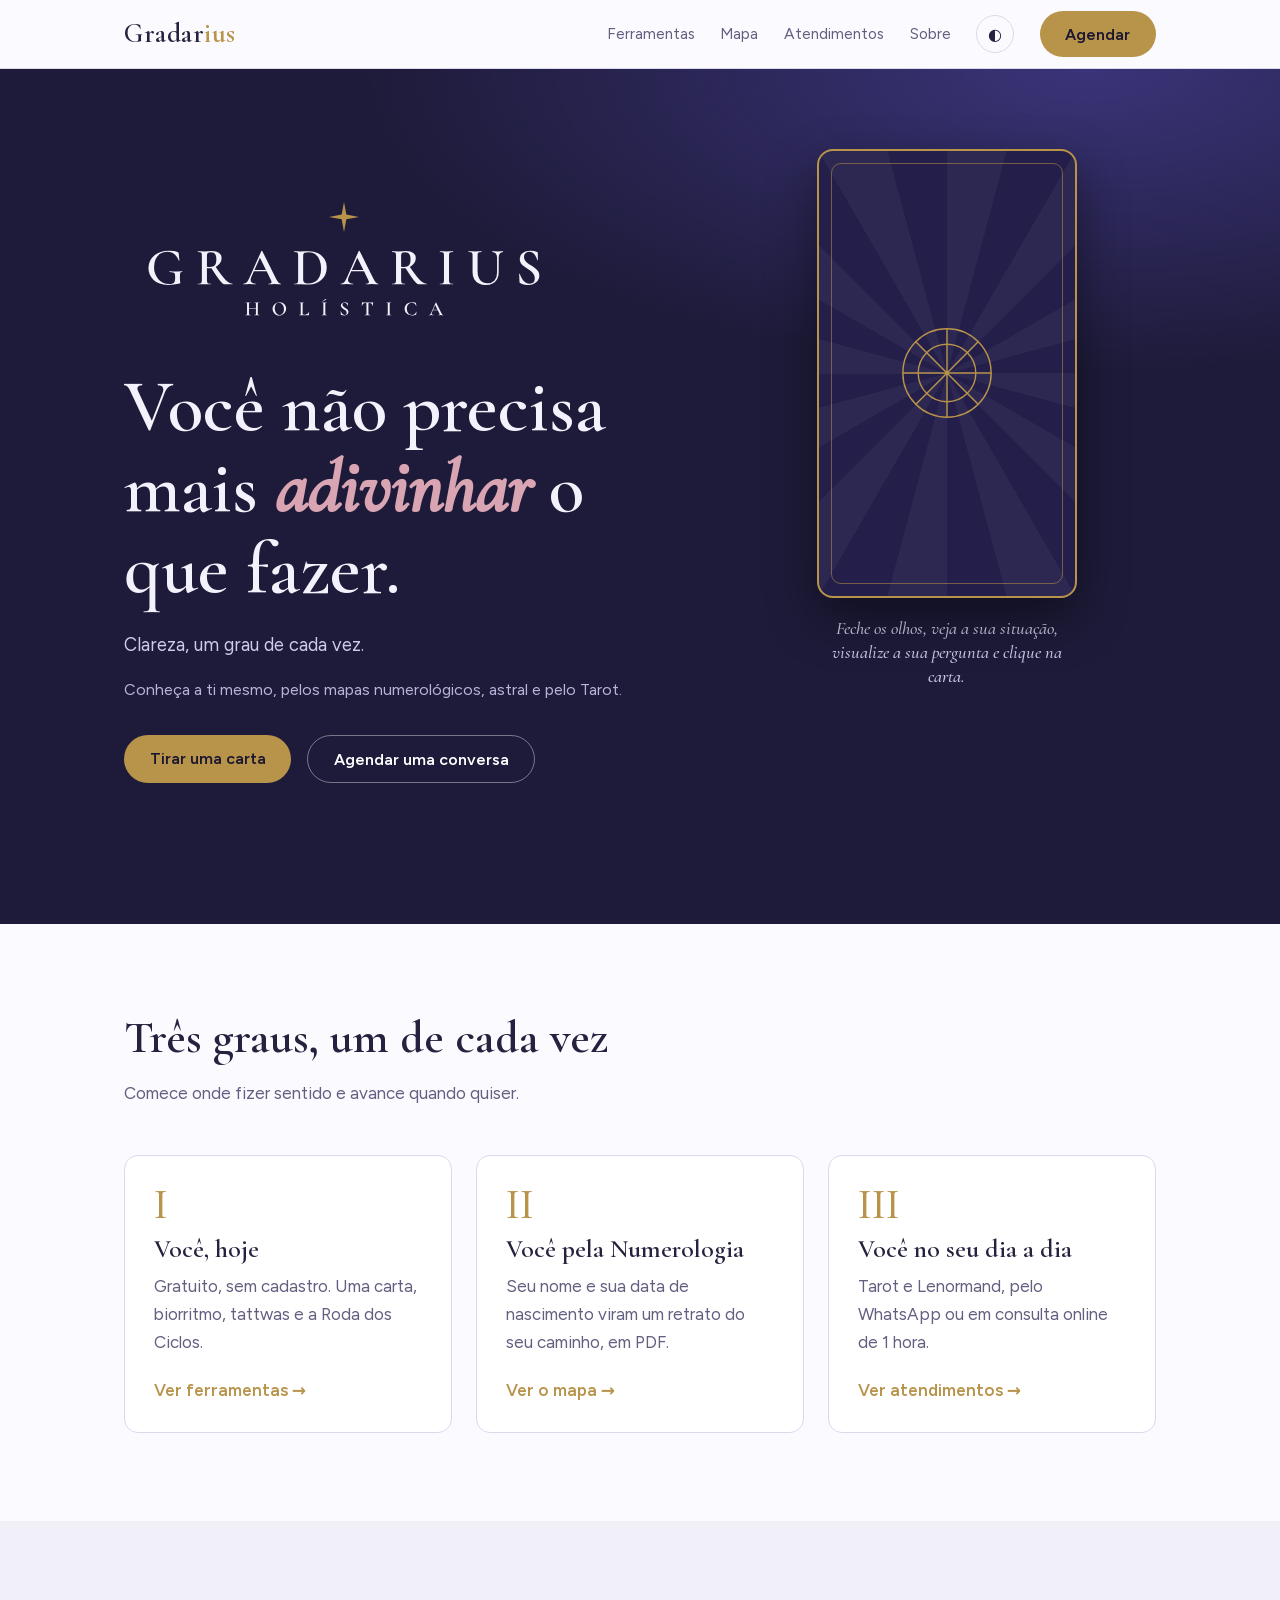
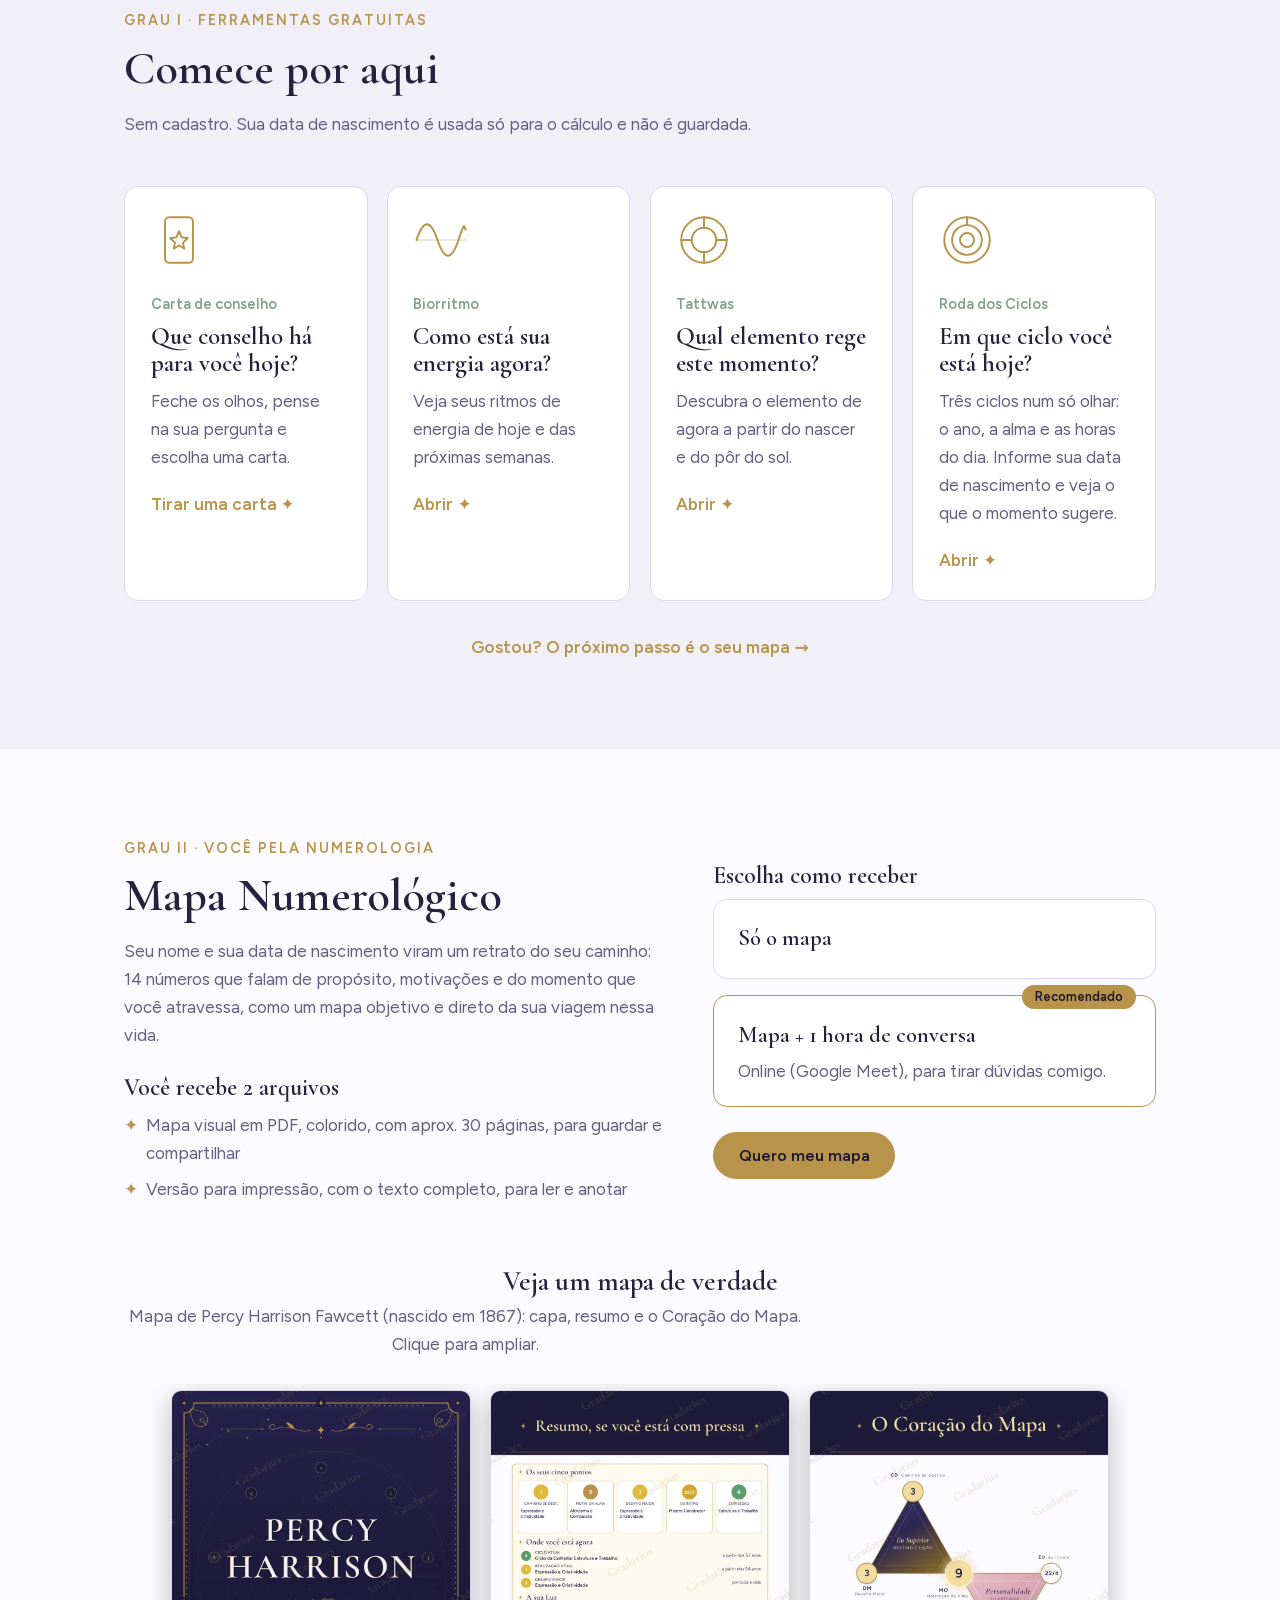
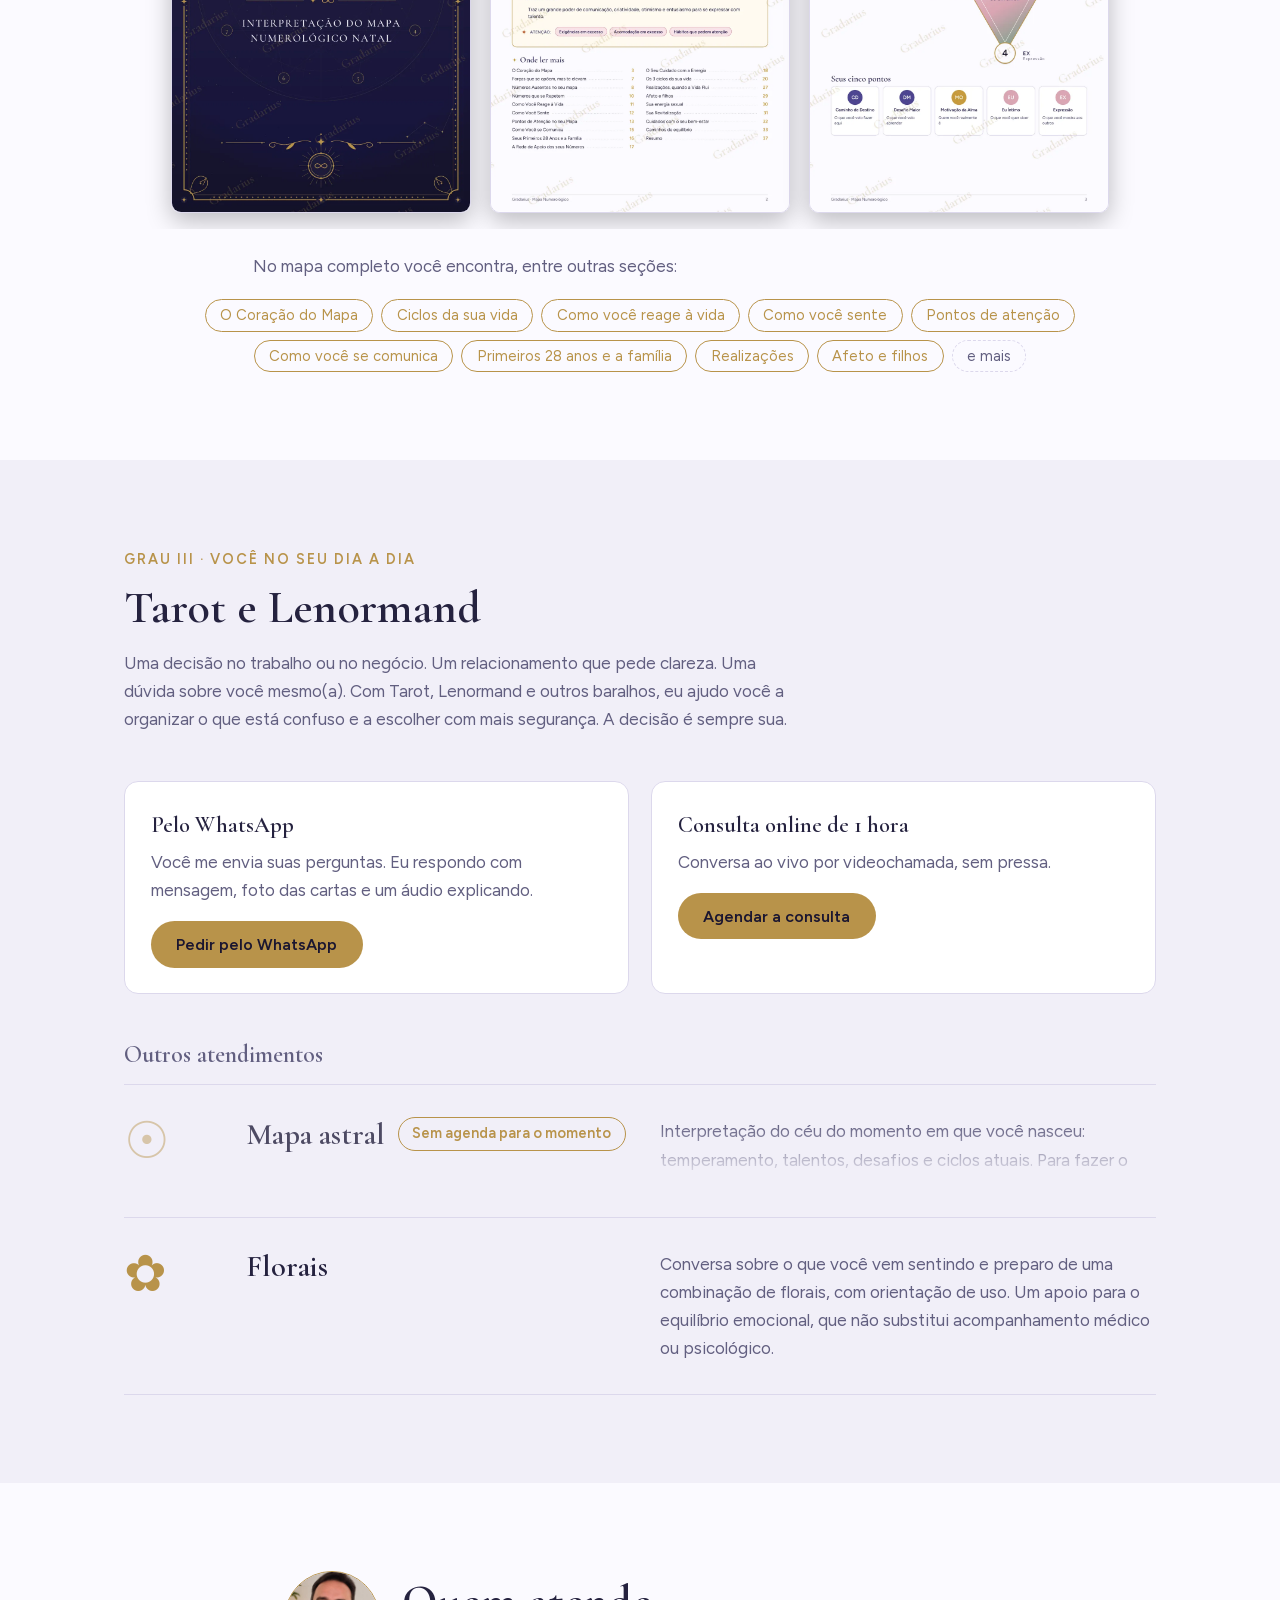
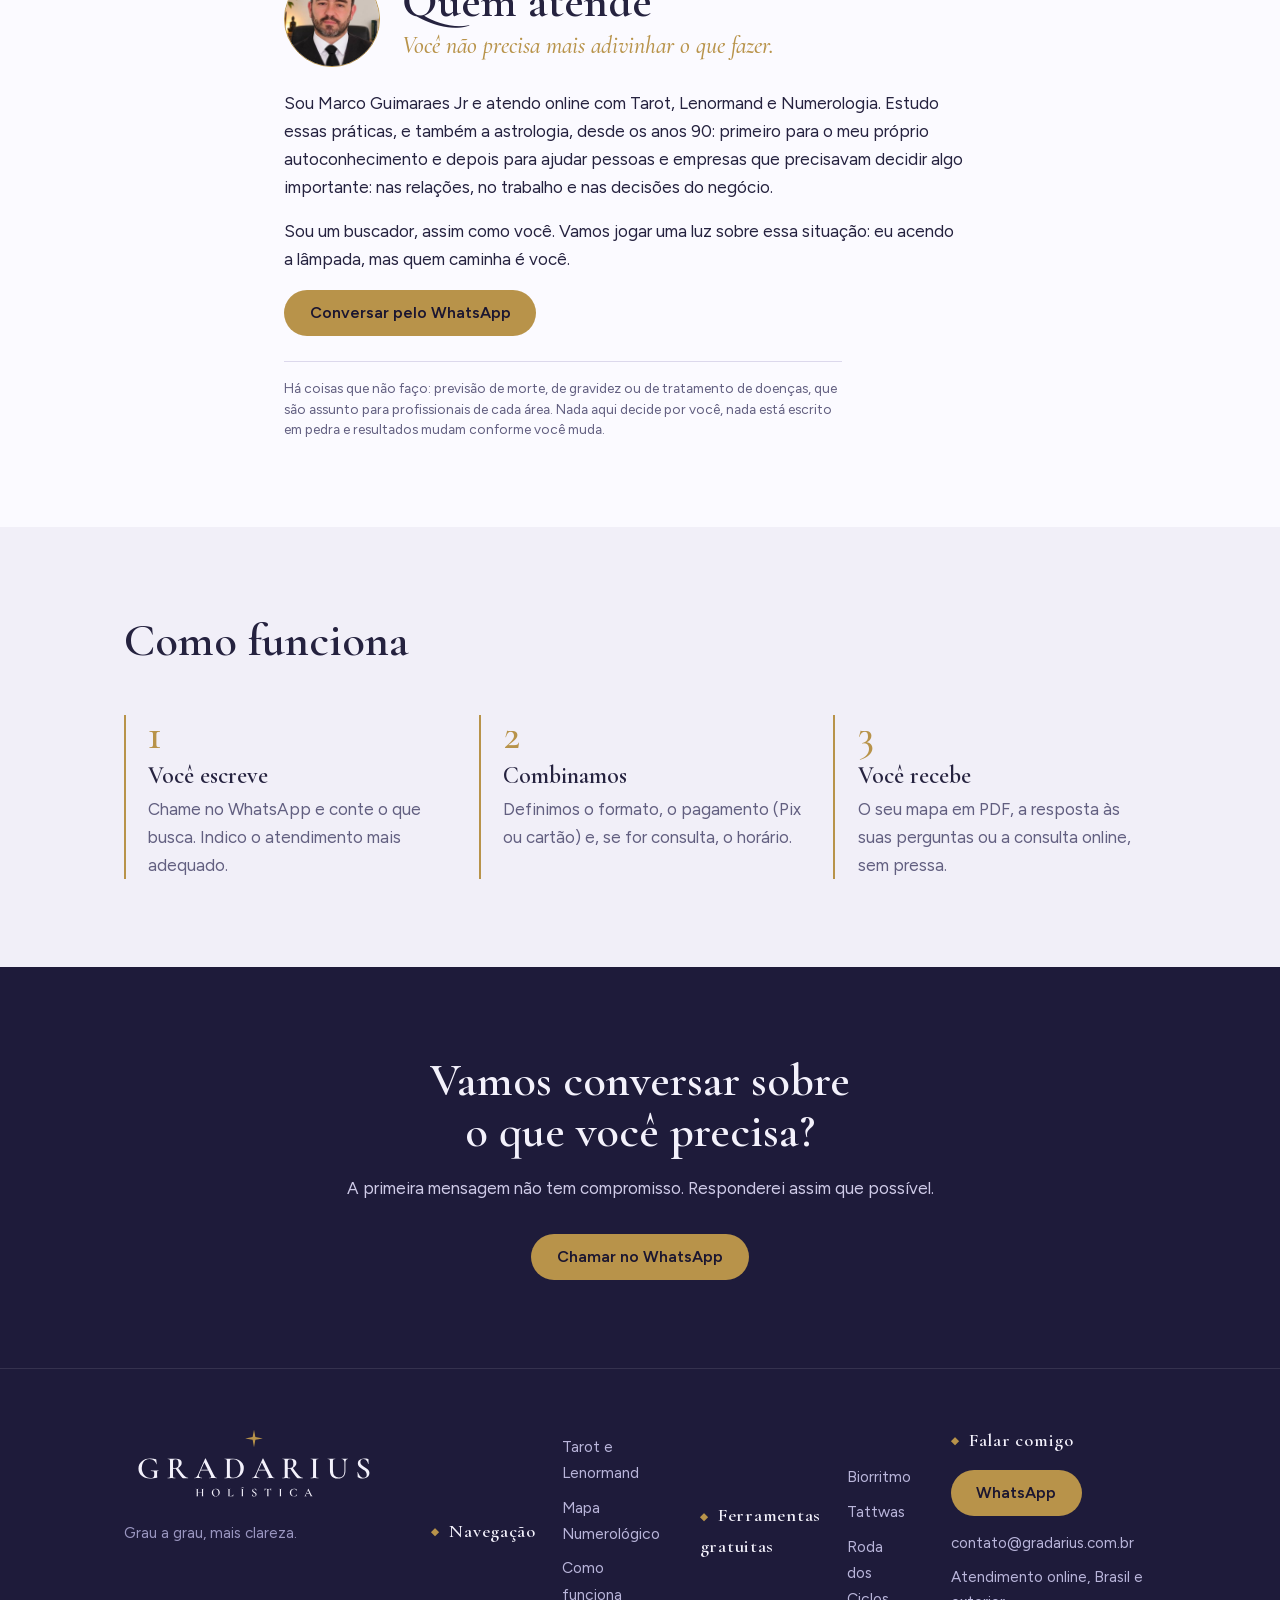
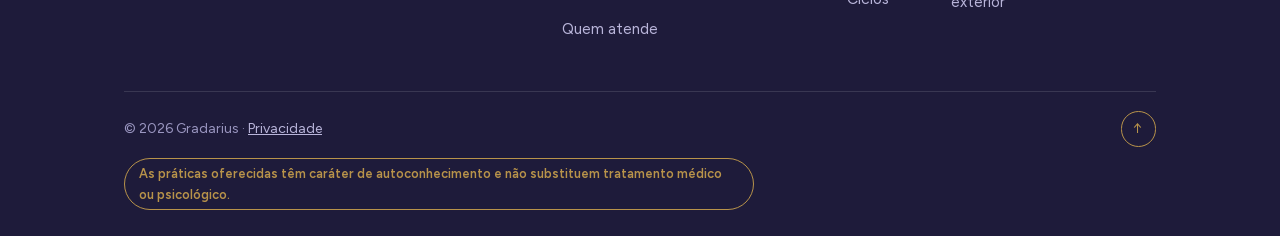
==== index.html @ 7e8e2594 "Ajustes na amostra do mapa e volta do Quem atende" ====
<!DOCTYPE html>
<html lang="pt-BR">
<head>
<meta charset="utf-8">
<meta name="viewport" content="width=device-width, initial-scale=1">
<title>Gradarius | Terapia holística, tarot, mapa astral e numerologia</title>
<meta name="description" content="Tarot, Lenormand, Numerologia e astrologia para decidir com mais clareza: no trabalho, no negócio e nas relações. Atendimento online.">
<meta property="og:title" content="Gradarius | Holística">
<meta property="og:description" content="Tarot, Lenormand, Numerologia e astrologia para decidir com mais clareza. Atendimento online.">
<meta property="og:type" content="website">
<meta property="og:url" content="https://www.gradarius.com.br/">
<meta property="og:site_name" content="Gradarius">
<meta property="og:locale" content="pt_BR">
<meta property="og:image" content="https://www.gradarius.com.br/og-gradarius.jpg">
<meta property="og:image:width" content="1200">
<meta property="og:image:height" content="630">
<meta property="og:image:alt" content="Gradarius: você não precisa mais adivinhar o que fazer.">
<meta name="twitter:card" content="summary_large_image">
<link rel="canonical" href="https://www.gradarius.com.br/">
<script type="application/ld+json">{"@context": "https://schema.org", "@graph": [{"@type": "WebSite", "name": "Gradarius", "url": "https://www.gradarius.com.br/", "inLanguage": "pt-BR"}, {"@type": "ProfessionalService", "name": "Gradarius", "url": "https://www.gradarius.com.br/", "description": "Tarot, Lenormand, Numerologia e astrologia para decidir com mais clareza. Atendimento online.", "founder": {"@type": "Person", "name": "Marco Guimaraes Jr"}, "email": "contato@gradarius.com.br", "areaServed": "BR", "availableLanguage": "pt-BR", "makesOffer": [{"@type": "Offer", "itemOffered": {"@type": "Service", "name": "Mapa Numerológico (arquivos)"}, "price": "190.00", "priceCurrency": "BRL"}, {"@type": "Offer", "itemOffered": {"@type": "Service", "name": "Mapa Numerológico + 1 hora de conversa online"}, "price": "300.00", "priceCurrency": "BRL"}, {"@type": "Offer", "itemOffered": {"@type": "Service", "name": "Tarot e Lenormand pelo WhatsApp"}, "price": "190.00", "priceCurrency": "BRL"}, {"@type": "Offer", "itemOffered": {"@type": "Service", "name": "Consulta online de 1 hora (Tarot e Lenormand)"}, "price": "300.00", "priceCurrency": "BRL"}]}]}</script>
<meta name="theme-color" content="#1e1b3a">
<link rel="icon" href="favicon.ico" sizes="48x48">
<link rel="apple-touch-icon" href="apple-touch-icon.png">
<link rel="preload" href="fontes/cormorant-garamond-latin-600-normal.ttf" as="font" type="font/ttf" crossorigin>
<style>
@font-face{font-family:'Cormorant Garamond';font-style:normal;font-weight:500;font-display:swap;src:url(fontes/cormorant-garamond-latin-500-normal.ttf) format('truetype')}
@font-face{font-family:'Cormorant Garamond';font-style:normal;font-weight:600;font-display:swap;src:url(fontes/cormorant-garamond-latin-600-normal.ttf) format('truetype')}
@font-face{font-family:'Cormorant Garamond';font-style:italic;font-weight:500;font-display:swap;src:url(fontes/cormorant-garamond-latin-500-italic.ttf) format('truetype')}
@font-face{font-family:'Figtree';font-style:normal;font-weight:400 500;font-display:swap;src:url(fontes/figtree-latin-400-normal.ttf) format('truetype')}
@font-face{font-family:'Figtree';font-style:normal;font-weight:600;font-display:swap;src:url(fontes/figtree-latin-600-normal.ttf) format('truetype')}
:root{
  --ink:#1e1b3a; --ink-2:#2c2852; --moon:#f1eff8; --paper:#fbfaff;
  --text:#25223f; --muted:#625f80; --brass:#b8934a; --rose:#d9a5b3; --sage:#7fa08b;
  --line:#dcd8ec; --card:#ffffff;
  --serif:'Cormorant Garamond',Georgia,serif; --sans:'Figtree',system-ui,sans-serif;
}
@media(prefers-color-scheme:dark){
  :root:not([data-theme="light"]){--paper:#15132b;--moon:#1c1a38;--text:#ebe9f7;--muted:#a9a6c6;--line:#34315a;--card:#211f42;--fundo-op:.2;--sec:rgba(21,19,43,.55);--sec-alt:rgba(28,26,56,.35);--hero-bg:rgba(30,27,58,.35)}
}
:root[data-theme="dark"]{--paper:#15132b;--moon:#1c1a38;--text:#ebe9f7;--muted:#a9a6c6;--line:#34315a;--card:#211f42;--fundo-op:.2;--sec:rgba(21,19,43,.55);--sec-alt:rgba(28,26,56,.35);--hero-bg:rgba(30,27,58,.35)}
*{box-sizing:border-box;margin:0}
html{scroll-behavior:smooth}
body{font-family:var(--sans);background:var(--paper);color:var(--text);line-height:1.65;font-size:1.0625rem}
a{color:inherit}
:focus-visible{outline:3px solid var(--brass);outline-offset:3px;border-radius:4px}
.wrap{max-width:1080px;margin:0 auto;padding:0 1.5rem}
h1,h2,h3{font-family:var(--serif);font-weight:600;line-height:1.1}
h2{font-size:clamp(2rem,4vw,2.9rem);margin-bottom:1rem}
p{max-width:62ch}

/* topo */
header{position:sticky;top:0;z-index:10;background:color-mix(in srgb,var(--paper) 88%,transparent);backdrop-filter:blur(10px);border-bottom:1px solid var(--line)}
.bar{display:flex;align-items:center;justify-content:space-between;height:68px}
.logo{font-family:var(--serif);font-size:1.7rem;font-weight:600;text-decoration:none;letter-spacing:.02em}
.logo span{color:var(--brass)}
nav{display:flex;gap:1.6rem;align-items:center}
nav a{text-decoration:none;font-size:.97rem;color:var(--muted)}
nav a:hover{color:var(--text)}
#tema{background:none;border:1px solid var(--line);color:var(--text);width:38px;height:38px;border-radius:50%;cursor:pointer;font-size:1rem}
@media(max-width:760px){nav a:not(.btn){display:none}}

.btn{display:inline-block;background:var(--brass);color:#1b1630;font-weight:600;text-decoration:none;padding:.85rem 1.6rem;border-radius:999px;border:0;cursor:pointer;font:600 1rem var(--sans);transition:transform .2s,background .2s}
.btn:hover{transform:translateY(-2px);background:#c9a45a}
.btn.ghost{background:transparent;color:#fff;border:1px solid rgba(255,255,255,.4)}
.btn.ghost:hover{background:rgba(255,255,255,.1)}

/* hero */
.hero{background:radial-gradient(1200px 500px at 85% 0%,#3a3478 0%,transparent 60%),var(--hero-bg,var(--ink));color:#f3f1fb;padding:5rem 0 6rem;overflow:hidden}
.hero .wrap{display:grid;grid-template-columns:1.15fr .85fr;gap:3rem;align-items:center}
.hero .marca{display:block;width:min(100%,440px);height:auto;margin:0 0 2rem}
.hero h1{font-size:clamp(2.7rem,6vw,4.6rem);margin-bottom:1.3rem}
.hero h1 em{font-style:italic;color:var(--rose)}
.hero p{color:#cfcbe8;font-size:1.15rem;margin-bottom:2rem}
.hero p.sub1{margin-bottom:1rem}
.hero p.leve{font-size:1rem;color:#b9b5da}
.cta{display:flex;gap:1rem;flex-wrap:wrap}
@media(max-width:860px){.hero .wrap{grid-template-columns:1fr}.hero{padding:3.5rem 0 4rem}}

/* carta interativa */
.deck{display:flex;flex-direction:column;align-items:center;gap:1.2rem}
.carta{width:min(260px,70vw);aspect-ratio:1112/1920;perspective:1000px;background:none;border:0;cursor:pointer;padding:0}
.carta-in{position:relative;width:100%;height:100%;transition:transform .9s cubic-bezier(.3,.7,.2,1);transform-style:preserve-3d}
.carta.virada .carta-in{transform:rotateY(180deg)}
.face{position:absolute;inset:0;backface-visibility:hidden;border-radius:16px;display:flex;flex-direction:column;align-items:center;justify-content:center;text-align:center;padding:1.4rem}
.costas{background:repeating-conic-gradient(from 0deg at 50% 50%,#2c2852 0 15deg,#241f4a 15deg 30deg);border:2px solid var(--brass);box-shadow:0 20px 50px rgba(0,0,0,.45)}
.costas::before{content:"";position:absolute;inset:12px;border:1px solid rgba(184,147,74,.55);border-radius:10px}
.costas svg{width:96px;height:96px;animation:gira 40s linear infinite}
.frente{transform:rotateY(180deg);background:linear-gradient(170deg,#f6efe0,#ead9c0);color:#2a2340;border:2px solid var(--brass);box-shadow:0 20px 50px rgba(0,0,0,.45)}
.frente b{font-family:var(--serif);font-size:1.9rem;line-height:1.1;margin-bottom:.8rem}
.frente span{font-size:.97rem;line-height:1.5}
.frente i{font-style:normal;font-size:2.4rem;color:var(--brass);margin-bottom:.6rem}
.frente.com-img{padding:0;background:#15132b;overflow:hidden}
.frente.com-img>*:not(img){display:none}
.frente img{position:absolute;inset:0;width:100%;height:100%;object-fit:cover;border-radius:14px}
.leg{text-align:center;max-width:34ch;min-height:5.5rem}
.leg b{display:block;font-family:var(--serif);font-size:1.7rem;font-weight:600;line-height:1.1;color:#f3f1fb;margin-bottom:.35rem}
.leg span{color:#cfcbe8;font-size:.97rem;line-height:1.5}
.dica{font-family:var(--serif);font-style:italic;font-size:1.3rem;line-height:1.3;color:#f3f1fb;text-align:center;max-width:30ch;order:1}
.leg{order:2}
@keyframes gira{to{transform:rotate(360deg)}}

/* secoes */
section{padding:5.5rem 0}
.alt{background:var(--moon)}
/* fundo fixo de cartas (so no tema escuro) */
body::before{content:"";position:fixed;inset:0;z-index:-1;background:url(fundo-cartas.webp) center/cover no-repeat;opacity:var(--fundo-op,0);pointer-events:none}
main section{background:var(--sec,transparent)}
main section.alt{background:var(--sec-alt,var(--moon))}
.intro{margin-bottom:3rem}
.intro p{color:var(--muted)}

/* servicos: linhas, nao cards identicos */
.serv{border-top:1px solid var(--line)}
.linha{display:grid;grid-template-columns:90px 1fr 1.3fr;gap:1.5rem 2rem;padding:2rem 0;border-bottom:1px solid var(--line);align-items:start}
.simb{font-family:var(--serif);font-size:3.2rem;line-height:1;color:var(--brass)}
.simb svg{width:.95em;height:.95em;display:block}
.linha h3{font-size:1.9rem}
.linha p{color:var(--muted)}
.linha small{display:block;margin-top:.6rem;color:var(--sage);font-weight:600;font-size:.95rem}
.linha.breve .simb{opacity:.45}
.titulo{display:flex;align-items:center;gap:.8rem;flex-wrap:wrap}
.linha.breve h3{opacity:.8}
.aviso{padding:.25rem .85rem;border:1px solid var(--brass);border-radius:999px;color:var(--brass);font-size:.9rem;font-weight:600}
.esmaece{max-height:4.2rem;overflow:hidden;-webkit-mask-image:linear-gradient(to bottom,#000 10%,transparent 95%);mask-image:linear-gradient(to bottom,#000 10%,transparent 95%)}
@media(max-width:760px){.linha{grid-template-columns:1fr}.simb{font-size:2.4rem}}

/* ferramentas gratuitas */
.ferr{display:grid;grid-template-columns:repeat(4,1fr);gap:1.2rem}
.ferr a{display:block;background:var(--card);border:1px solid var(--line);border-radius:14px;padding:1.6rem;text-decoration:none;transition:transform .2s,border-color .2s}
.ferr a:hover{transform:translateY(-3px);border-color:var(--brass)}
.ferr svg{width:56px;height:56px;margin-bottom:1rem;color:var(--brass)}
.ferr .tag{font-size:.9rem;font-weight:600;color:var(--sage);margin-bottom:.4rem}
.ferr h3{font-size:1.55rem;margin-bottom:.6rem}
.ferr p{color:var(--muted)}
.ferr .abrir{display:inline-block;margin-top:1.2rem;font-weight:600;color:var(--brass)}
.wrap p.sup{font-size:.9rem;font-weight:600;letter-spacing:.14em;text-transform:uppercase;color:var(--brass);margin-bottom:.6rem}
/* os 3 graus */
.graus{display:grid;grid-template-columns:repeat(3,1fr);gap:1.5rem}
.grau{display:flex;flex-direction:column;background:var(--card);border:1px solid var(--line);border-radius:14px;padding:1.8rem}
.grau .num{font-family:var(--serif);font-size:2.6rem;color:var(--brass);line-height:1}
.grau h3{font-size:1.6rem;margin:.5rem 0 .6rem}
.grau p{color:var(--muted)}
.grau a{margin-top:auto;padding-top:1.2rem;font-weight:600;color:var(--brass);text-decoration:none}
.grau a:hover{text-decoration:underline}
@media(max-width:760px){.graus{grid-template-columns:1fr}}
.proximo{margin-top:2rem;max-width:none;text-align:center}
.proximo a{color:var(--brass);font-weight:600;text-decoration:none}
.proximo a:hover{text-decoration:underline}

/* Grau II: mapa numerologico */
.mapa{display:grid;grid-template-columns:1.1fr .9fr;gap:3rem;align-items:start}
.mapa h3{font-size:1.5rem;margin:1.6rem 0 .6rem}
.mapa h2+p{color:var(--muted)}
.arquivos{list-style:none;padding:0}
.arquivos li{padding-left:1.4rem;position:relative;margin:.5rem 0;color:var(--muted)}
.arquivos li::before{content:"✦";position:absolute;left:0;color:var(--brass)}
.opcoes{display:grid;gap:1rem;margin-bottom:1.6rem}
.opcao{position:relative;background:var(--card);border:1px solid var(--line);border-radius:14px;padding:1.3rem 1.5rem}
.opcao.rec{border-color:var(--brass)}
.opcao b{font-family:var(--serif);font-size:1.4rem}
.opcao p{color:var(--muted);margin-top:.2rem}
.opcao .preco{color:var(--text);font-weight:600}
.selo{position:absolute;top:-.7rem;right:1.2rem;background:var(--brass);color:#1b1630;font-size:.8rem;font-weight:600;padding:.1rem .8rem;border-radius:999px}
@media(max-width:860px){.mapa{grid-template-columns:1fr}}
.amostra{margin-top:3.5rem;text-align:center}
.amostra h3{font-family:var(--serif);font-size:1.7rem;margin-bottom:.3rem}
.amostra .am-leg{color:var(--muted);margin-bottom:1.6rem}
.paginas{display:flex;gap:1.2rem;justify-content:center;overflow-x:auto;scroll-snap-type:x mandatory;padding:.4rem .2rem 1rem}
.paginas button{flex:0 0 min(31%,300px);scroll-snap-align:center;background:none;border:0;padding:0;cursor:zoom-in}
.paginas img{width:100%;height:auto;display:block;border-radius:10px;border:1px solid var(--line);box-shadow:0 8px 24px rgba(0,0,0,.25);transition:transform .2s}
.paginas button:hover img{transform:translateY(-3px)}
.secoes{list-style:none;padding:0;display:flex;flex-wrap:wrap;gap:.5rem;justify-content:center;margin:1.2rem 0 0}
.secoes li{border:1px solid var(--brass);color:var(--brass);border-radius:999px;padding:.2rem .9rem;font-size:.92rem}
.secoes li.mais{border-style:dashed;color:var(--muted);border-color:var(--line)}
dialog.zoom{border:0;background:transparent;padding:0;max-width:min(92vw,820px);max-height:94vh}
dialog.zoom::backdrop{background:rgba(10,8,25,.85)}
dialog.zoom img{width:100%;height:auto;max-height:94vh;object-fit:contain;border-radius:10px;cursor:zoom-out}
@media(max-width:760px){.paginas button{flex-basis:78%}}
.opcoes.duas{grid-template-columns:1fr 1fr;gap:1.4rem;margin-bottom:3rem}
.opcoes.duas .opcao{padding:1.6rem}
.opcoes.duas .btn{margin-top:1.1rem}
.outros{font-size:1.5rem;margin-bottom:1rem;color:var(--muted)}
@media(max-width:760px){.opcoes.duas{grid-template-columns:1fr}}
@media(max-width:1000px){.ferr{grid-template-columns:1fr 1fr}}
@media(max-width:560px){.ferr{grid-template-columns:1fr}}

/* sobre e foto */
.sobre{display:block;max-width:760px}
.sobre-topo{display:flex;align-items:center;gap:1.4rem;margin-bottom:1.4rem}
.sobre-topo h2{margin-bottom:.2rem}
img.retrato{width:96px;height:96px;flex:none;border-radius:50%;object-fit:cover;object-position:center 15%;border:1px solid var(--brass)}
.sobre p+p{margin-top:1rem}
.lema{font-family:var(--serif);font-style:italic;font-size:1.5rem;line-height:1.3;color:var(--brass);margin:0}
.cta-sobre{margin-top:1.4rem}
details.historia{margin-top:1rem}
details.historia>summary{cursor:pointer;color:var(--brass);font-weight:600;list-style:none}
details.historia>summary::-webkit-details-marker{display:none}
details.historia>summary::after{content:" ▾"}
details.historia[open]>summary::after{content:" ▴"}
details.historia p{margin-top:1rem}
.sobre p.obs{font-size:.85rem;line-height:1.5;color:var(--muted);margin-top:1.6rem;padding-top:1rem;border-top:1px solid var(--line)}

/* como funciona: aqui a ordem importa */
.passos{display:grid;grid-template-columns:repeat(3,1fr);gap:2rem;counter-reset:p}
.passo{counter-increment:p;border-left:2px solid var(--brass);padding-left:1.4rem}
.passo::before{content:counter(p);font-family:var(--serif);font-size:2.6rem;color:var(--brass);line-height:1}
.passo h3{font-size:1.5rem;margin:.4rem 0 .4rem}
.passo p{color:var(--muted)}
@media(max-width:760px){.passos{grid-template-columns:1fr}}

/* contato */
.contato{background:var(--ink);color:#f3f1fb;text-align:center}
.contato p{margin:0 auto 2rem;color:#cfcbe8}
.contato h2{max-width:20ch;margin-inline:auto}
footer{background:var(--ink);color:#b9b5da;font-size:.95rem;padding:3.5rem 0 1.6rem;border-top:1px solid rgba(255,255,255,.1)}
.rodape{display:grid;grid-template-columns:minmax(240px,1.3fr) 1fr 1fr 1fr;gap:2.5rem}
.rodape .marca{display:block;width:min(100%,260px);height:auto}
.rodape .marca-sub{margin-top:.8rem;color:#9a96c0;max-width:26ch}
.rodape h4{font-family:var(--serif);font-size:1.15rem;font-weight:600;color:#f3f1fb;letter-spacing:.04em;margin-bottom:.9rem}
.rodape h4::before{content:"◆";color:var(--brass);font-size:.6rem;margin-right:.6rem;vertical-align:.2em}
.rodape ul{list-style:none;padding:0}
.rodape li{margin:.55rem 0}
.rodape a{color:#b9b5da;text-decoration:none}
.rodape a:hover{color:#fff;text-decoration:underline}
.rodape-fim{margin-top:2.5rem;padding-top:1.2rem;border-top:1px solid rgba(255,255,255,.12);font-size:.88rem;color:#9a96c0}
.rodape-linha{display:flex;justify-content:space-between;align-items:center;gap:1rem}
.rodape-fim a{color:#b9b5da}
.rodape-fim .aviso{margin-top:.7rem;font-size:.8rem;max-width:70ch}
.topo-btn{display:inline-flex;align-items:center;justify-content:center;width:2.2rem;height:2.2rem;border:1px solid var(--brass);border-radius:50%;color:var(--brass)!important;text-decoration:none;transition:background .2s}
.topo-btn:hover{background:rgba(184,147,74,.15)}
#contato-rodape .btn{color:#1b1630;text-decoration:none;margin-bottom:.4rem}
#contato-rodape h4{font-family:var(--serif);font-size:1.15rem;font-weight:600;color:#f3f1fb;letter-spacing:.04em;margin-bottom:.9rem}
#contato-rodape h4::before{content:"◆";color:var(--brass);font-size:.6rem;margin-right:.6rem;vertical-align:.2em}
#contato-rodape ul{list-style:none;padding:0}
#contato-rodape li{margin:.55rem 0;color:#b9b5da}
footer p{max-width:none}
@media(max-width:860px){.rodape{grid-template-columns:1fr 1fr}.rodape>div:first-child{grid-column:1/-1}}
@media(max-width:480px){.rodape{grid-template-columns:1fr}}
@media(prefers-reduced-motion:reduce){*{animation:none!important;transition:none!important}html{scroll-behavior:auto}}
</style>
</head>
<body>

<header>
  <div class="wrap bar">
    <a class="logo" href="#topo">Gradar<span>ius</span></a>
    <nav aria-label="Principal">
      <a href="#ferramentas">Ferramentas</a>
      <a href="#mapa-numerologico">Mapa</a>
      <a href="#servicos">Atendimentos</a>
      <a href="#sobre">Sobre</a>
      <button id="tema" aria-label="Alternar tema claro e escuro">◐</button>
      <a class="btn" href="#contato">Agendar</a>
    </nav>
  </div>
</header>

<main id="topo">
<div class="hero">
  <div class="wrap">
    <div>
      <img class="marca" src="logo-gradarius.svg" alt="Gradarius Holística" width="440" height="141">
      <h1>Você não precisa mais <em>adivinhar</em> o que fazer.</h1>
      <p class="sub1">Clareza, um grau de cada vez.</p>
      <p class="leve">Conheça a ti mesmo, pelos mapas numerológicos, astral e pelo Tarot.</p>
      <div class="cta">
        <a class="btn ir-carta" href="#carta">Tirar uma carta</a>
        <a class="btn ghost" href="#contato">Agendar uma conversa</a>
      </div>
    </div>
    <div class="deck">
      <button class="carta" id="carta" aria-live="polite" aria-label="Tirar uma carta">
        <div class="carta-in">
          <div class="face costas">
            <svg viewBox="0 0 100 100" fill="none" stroke="#b8934a" stroke-width="1.5" aria-hidden="true">
              <circle cx="50" cy="50" r="46"/><circle cx="50" cy="50" r="30"/>
              <path d="M50 4v92M4 50h92M17 17l66 66M83 17L17 83"/>
            </svg>
          </div>
          <div class="face frente" id="frente"><img id="c-img" alt="" hidden><i id="c-simb">✦</i><b id="c-nome">—</b><span id="c-msg"></span></div>
        </div>
      </button>
      <div class="leg" id="leg" aria-live="polite"><b id="l-nome"></b><span id="l-msg"></span></div>
      <p class="dica" id="dica">Feche os olhos, veja a sua situação, visualize a sua pergunta e clique na carta.</p>
    </div>
  </div>
</div>

<!-- Os 3 graus -->
<section id="graus">
  <div class="wrap">
    <div class="intro">
      <h2>Três graus, um de cada vez</h2>
      <p>Comece onde fizer sentido e avance quando quiser.</p>
    </div>
    <div class="graus">
      <article class="grau">
        <span class="num">I</span>
        <h3>Você, hoje</h3>
        <p>Gratuito, sem cadastro. Uma carta, biorritmo, tattwas e a Roda dos Ciclos.</p>
        <a href="#ferramentas">Ver ferramentas →</a>
      </article>
      <article class="grau">
        <span class="num">II</span>
        <h3>Você pela Numerologia</h3>
        <p>Seu nome e sua data de nascimento viram um retrato do seu caminho, em PDF.</p>
        <a href="#mapa-numerologico">Ver o mapa →</a>
      </article>
      <article class="grau">
        <span class="num">III</span>
        <h3>Você no seu dia a dia</h3>
        <p>Tarot e Lenormand, pelo WhatsApp ou em consulta online de 1 hora.</p>
        <a href="#servicos">Ver atendimentos →</a>
      </article>
    </div>
  </div>
</section>

<!-- Grau I · Comece por aqui -->
<section id="ferramentas" class="alt">
  <div class="wrap">
    <div class="intro">
      <p class="sup">Grau I · Ferramentas gratuitas</p>
      <h2>Comece por aqui</h2>
      <p>Sem cadastro. Sua data de nascimento é usada só para o cálculo e não é guardada.</p>
    </div>
    <div class="ferr">
      <a href="#carta" class="ir-carta">
        <svg viewBox="0 0 64 64" fill="none" stroke="currentColor" stroke-width="2.2" stroke-linecap="round" stroke-linejoin="round" aria-hidden="true"><rect x="16" y="6" width="32" height="52" rx="5"/><path d="M32 22l3 7 7 1-5.5 5 1.5 7-6-4-6 4 1.5-7-5.5-5 7-1z"/></svg>
        <p class="tag">Carta de conselho</p>
        <h3>Que conselho há para você hoje?</h3>
        <p>Feche os olhos, pense na sua pergunta e escolha uma carta.</p>
        <span class="abrir">Tirar uma carta ✦</span>
      </a>
      <a href="servicos/biorritmo/">
        <svg viewBox="0 0 64 64" fill="none" stroke="currentColor" stroke-width="2.2" stroke-linecap="round" aria-hidden="true"><path d="M4 32h56" stroke-width="1" opacity=".5"/><path d="M4 32c8-24 16-24 24 0s16 24 24 0 6-14 8-12"/></svg>
        <p class="tag">Biorritmo</p>
        <h3>Como está sua energia agora?</h3>
        <p>Veja seus ritmos de energia de hoje e das próximas semanas.</p>
        <span class="abrir">Abrir ✦</span>
      </a>
      <a href="servicos/tattwas/">
        <svg viewBox="0 0 64 64" fill="none" stroke="currentColor" stroke-width="2.2" aria-hidden="true"><circle cx="32" cy="32" r="26"/><circle cx="32" cy="32" r="14"/><path d="M32 6v12M32 46v12M6 32h12M46 32h12" stroke-linecap="round"/></svg>
        <p class="tag">Tattwas</p>
        <h3>Qual elemento rege este momento?</h3>
        <p>Descubra o elemento de agora a partir do nascer e do pôr do sol.</p>
        <span class="abrir">Abrir ✦</span>
      </a>
      <a href="servicos/roda-ciclos/">
        <svg viewBox="0 0 64 64" fill="none" stroke="currentColor" stroke-width="2.2" stroke-linecap="round" aria-hidden="true"><circle cx="32" cy="32" r="26"/><circle cx="32" cy="32" r="17"/><circle cx="32" cy="32" r="8"/><path d="M32 6v8"/></svg>
        <p class="tag">Roda dos Ciclos</p>
        <h3>Em que ciclo você está hoje?</h3>
        <p>Três ciclos num só olhar: o ano, a alma e as horas do dia. Informe sua data de nascimento e veja o que o momento sugere.</p>
        <span class="abrir">Abrir ✦</span>
      </a>
    </div>
    <p class="proximo"><a href="#mapa-numerologico">Gostou? O próximo passo é o seu mapa →</a></p>
  </div>
</section>

<!-- Grau II · Conheça seu mapa -->
<section id="mapa-numerologico">
  <div class="wrap mapa">
    <div>
      <p class="sup">Grau II · Você pela Numerologia</p>
      <h2>Mapa Numerológico</h2>
      <p>Seu nome e sua data de nascimento viram um retrato do seu caminho: 14 números que falam de propósito, motivações e do momento que você atravessa, como um mapa objetivo e direto da sua viagem nessa vida.</p>
      <h3>Você recebe 2 arquivos</h3>
      <ul class="arquivos">
        <li>Mapa visual em PDF, colorido, com aprox. 30 páginas, para guardar e compartilhar</li>
        <li>Versão para impressão, com o texto completo, para ler e anotar</li>
      </ul>
    </div>
    <div>
      <h3>Escolha como receber</h3>
      <div class="opcoes">
        <div class="opcao">
          <b>Só o mapa</b>
          <!-- preço oculto (teste) -->
        </div>
        <div class="opcao rec">
          <span class="selo">Recomendado</span>
          <b>Mapa + 1 hora de conversa</b>
          <p>Online (Google Meet), para tirar dúvidas comigo.</p>
          <!-- preço oculto (teste) -->
        </div>
      </div>
      <a class="btn" href="https://wa.me/5541987362764?text=Ol%C3%A1!%20Quero%20meu%20Mapa%20Numerol%C3%B3gico." target="_blank" rel="noopener">Quero meu mapa</a>
    </div>
  </div>
  <div class="wrap amostra">
    <h3>Veja um mapa de verdade</h3>
    <p class="am-leg">Mapa de Percy Harrison Fawcett (nascido em 1867): capa, resumo e o Coração do Mapa. Clique para ampliar.</p>
    <div class="paginas">
      <button type="button" aria-label="Ampliar a capa do mapa"><img src="amostra/mapa-1.webp" alt="Capa do Mapa Numerológico de Percy Harrison Fawcett" width="1000" height="1414" loading="lazy"></button>
      <button type="button" aria-label="Ampliar o resumo do mapa"><img src="amostra/mapa-2.webp" alt="Resumo do mapa: os cinco pontos e o índice de seções" width="1000" height="1414" loading="lazy"></button>
      <button type="button" aria-label="Ampliar o Coração do Mapa"><img src="amostra/mapa-3.webp" alt="O Coração do Mapa: triângulo com os cinco números" width="1000" height="1414" loading="lazy"></button>
    </div>
    <p class="am-leg" style="margin:1.4rem 0 0">No mapa completo você encontra, entre outras seções:</p>
    <ul class="secoes">
      <li>O Coração do Mapa</li><li>Ciclos da sua vida</li><li>Como você reage à vida</li><li>Como você sente</li>
      <li>Pontos de atenção</li><li>Como você se comunica</li><li>Primeiros 28 anos e a família</li><li>Realizações</li>
      <li>Afeto e filhos</li><li class="mais">e mais</li>
    </ul>
    <dialog class="zoom" id="zoom"><img alt=""></dialog>
  </div>
  <script>
  (function(){var d=document.getElementById('zoom');if(!d)return;var im=d.querySelector('img');
  document.querySelectorAll('.paginas button').forEach(function(b){b.addEventListener('click',function(){var i=b.querySelector('img');im.src=i.src;im.alt=i.alt;d.showModal()})});
  d.addEventListener('click',function(){d.close()})})();
  </script>
</section>

<section id="servicos" class="alt">
  <div class="wrap">
    <div class="intro">
      <p class="sup">Grau III · Você no seu dia a dia</p>
      <h2>Tarot e Lenormand</h2>
      <p>Uma decisão no trabalho ou no negócio. Um relacionamento que pede clareza. Uma dúvida sobre você mesmo(a). Com Tarot, Lenormand e outros baralhos, eu ajudo você a organizar o que está confuso e a escolher com mais segurança. A decisão é sempre sua.</p>
    </div>
    <div class="opcoes duas">
      <div class="opcao">
        <b>Pelo WhatsApp</b>
        <p>Você me envia suas perguntas. Eu respondo com mensagem, foto das cartas e um áudio explicando.</p>
        <!-- preço oculto (teste) -->
        <a class="btn" href="https://wa.me/5541987362764?text=Ol%C3%A1!%20Quero%20um%20atendimento%20de%20Tarot%20e%20Lenormand%20pelo%20WhatsApp." target="_blank" rel="noopener">Pedir pelo WhatsApp</a>
      </div>
      <div class="opcao">
        <b>Consulta online de 1 hora</b>
        <p>Conversa ao vivo por videochamada, sem pressa.</p>
        <!-- preço oculto (teste) -->
        <a class="btn" href="https://wa.me/5541987362764?text=Ol%C3%A1!%20Quero%20agendar%20uma%20consulta%20online%20de%201%20hora." target="_blank" rel="noopener">Agendar a consulta</a>
      </div>
    </div>
    <h3 class="outros">Outros atendimentos</h3>
    <div class="serv">
      <article class="linha breve">
        <div class="simb" aria-hidden="true">☉</div>
        <div class="titulo"><h3>Mapa astral</h3><span class="aviso">Sem agenda para o momento</span></div>
        <div class="esmaece"><p>Interpretação do céu do momento em que você nasceu: temperamento, talentos, desafios e ciclos atuais. Para fazer o mapa, precisamos da data, do horário e do local de nascimento.</p></div>
      </article>
      <article class="linha">
        <div class="simb" aria-hidden="true">✿</div>
        <div><h3>Florais</h3></div>
        <div><p>Conversa sobre o que você vem sentindo e preparo de uma combinação de florais, com orientação de uso. Um apoio para o equilíbrio emocional, que não substitui acompanhamento médico ou psicológico.</p></div>
      </article>
    </div>
  </div>
</section>

<section id="sobre">
  <div class="wrap sobre">
    <div class="sobre-topo">
      <img class="retrato" src="foto.jpeg" alt="Retrato de Marco Guimaraes Jr" width="96" height="96">
      <div>
        <h2>Quem atende</h2>
        <p class="lema">Você não precisa mais adivinhar o que fazer.</p>
      </div>
    </div>
    <p>Sou Marco Guimaraes Jr e atendo online com Tarot, Lenormand e Numerologia. Estudo essas práticas, e também a astrologia, desde os anos 90: primeiro para o meu próprio autoconhecimento e depois para ajudar pessoas e empresas que precisavam decidir algo importante: nas relações, no trabalho e nas decisões do negócio.</p>
    <p>Sou um buscador, assim como você. Vamos jogar uma luz sobre essa situação: eu acendo a lâmpada, mas quem caminha é você.</p>
    <p class="cta-sobre"><a class="btn" href="https://wa.me/5541987362764?text=Ol%C3%A1!%20Quero%20conversar%20sobre%20um%20atendimento." target="_blank" rel="noopener">Conversar pelo WhatsApp</a></p>
    <!-- Minha história oculta (teste):
    <details class="historia">
      <summary>Minha história</summary>
      <p>Por muito tempo, astrologia, numerologia e Tarot foram ferramentas que me ajudaram no caminho para dentro. Estudei para me conhecer e me transformar, antes de pensar em atender alguém. Foi uma trajetória silenciosa e interna, e foi ela que me trouxe até aqui.</p>
      <p>Ao longo dos anos comecei a atender, primeiro presencialmente e depois online, pessoas conhecidas e próximas que precisavam de ajuda, mas era uma atividade em segundo plano.</p>
      <p>Hoje publico este portal para compartilhar o que aprendi e vivi, e também a minha forma de ajudar quem está passando por momentos em que decisões importantes precisam ser tomadas.</p>
    -->
      <!-- Desativado em 27/10/2026 (pode voltar):
      <p>Começo sem perguntas, com um "raio-x" dos principais pontos. Falo um panorama de como você está e do que te trouxe até aqui, e muitas dúvidas se resolvem nesse momento. Depois abro para o que você quiser perguntar. Se o atendimento for por e-mail ou WhatsApp, leio as perguntas que você enviar. As cartas e os números contam uma história, e ela costuma explicar de onde vêm os bloqueios e as dúvidas.*</p>
      -->
    <!-- fim de Minha história (oculta, teste): </details> -->
    <p class="obs">Há coisas que não faço: previsão de morte, de gravidez ou de tratamento de doenças, que são assunto para profissionais de cada área. Nada aqui decide por você, nada está escrito em pedra e resultados mudam conforme você muda.</p>
  </div>
</section>

<section id="como" class="alt">
  <div class="wrap">
    <div class="intro"><h2>Como funciona</h2></div>
    <div class="passos">
      <div class="passo"><h3>Você escreve</h3><p>Chame no WhatsApp e conte o que busca. Indico o atendimento mais adequado.</p></div>
      <div class="passo"><h3>Combinamos</h3><p>Definimos o formato, o pagamento (Pix ou cartão) e, se for consulta, o horário.</p></div>
      <div class="passo"><h3>Você recebe</h3><p>O seu mapa em PDF, a resposta às suas perguntas ou a consulta online, sem pressa.</p></div>
    </div>
  </div>
</section>

<section id="contato" class="contato">
  <div class="wrap">
    <h2>Vamos conversar sobre o que você precisa?</h2>
    <p>A primeira mensagem não tem compromisso. Responderei assim que possível.</p>
    <a class="btn" href="https://wa.me/5541987362764?text=Ol%C3%A1!%20Gostaria%20de%20agendar%20um%20atendimento." target="_blank" rel="noopener">Chamar no WhatsApp</a>
  </div>
</section>
</main>

<footer>
  <div class="wrap">
    <div class="rodape">
      <div>
        <img class="marca" src="logo-gradarius.svg" alt="Gradarius Holística" width="260" height="83">
        <p class="marca-sub">Grau a grau, mais clareza.</p>
      </div>
      <nav aria-label="Navegação">
        <h4>Navegação</h4>
        <ul>
          <li><a href="#servicos">Tarot e Lenormand</a></li>
          <li><a href="#mapa-numerologico">Mapa Numerológico</a></li>
          <li><a href="#como">Como funciona</a></li>
          <li><a href="#sobre">Quem atende</a></li>
        </ul>
      </nav>
      <nav aria-label="Ferramentas gratuitas">
        <h4>Ferramentas gratuitas</h4>
        <ul>
          <li><a href="servicos/biorritmo/">Biorritmo</a></li>
          <li><a href="servicos/tattwas/">Tattwas</a></li>
          <li><a href="servicos/roda-ciclos/">Roda dos Ciclos</a></li>
        </ul>
      </nav>
      <div id="contato-rodape">
        <h4>Falar comigo</h4>
        <a class="btn" href="https://wa.me/5541987362764?text=Ol%C3%A1!%20Vim%20pelo%20site%20da%20Gradarius." target="_blank" rel="noopener">WhatsApp</a>
        <ul>
          <li><a href="mailto:contato@gradarius.com.br">contato@gradarius.com.br</a></li>
          <li>Atendimento online, Brasil e exterior</li>
        </ul>
      </div>
    </div>
    <div class="rodape-fim">
      <div class="rodape-linha">
        <p>© <span id="ano">2026</span> Gradarius · <a href="privacidade/">Privacidade</a></p>
        <a class="topo-btn" href="#topo" aria-label="Voltar ao topo">↑</a>
      </div>
      <p class="aviso">As práticas oferecidas têm caráter de autoconhecimento e não substituem tratamento médico ou psicológico.</p>
    </div>
  </div>
</footer>

<script>
// cartas (edite as mensagens livremente)
var cartas=[
// ARCANOS MAIORES
["O Louco","✧","Abrace o desconhecido com coragem e mente aberta; dê o salto com responsabilidade e libertação de medos travadores."],
["O Mago","✦","Canalize seus talentos e recursos de forma consciente para transformar ideias em ações reais no mundo prático."],
["A Sacerdotisa","☽","Cultive a quietude e a escuta interior; avalie o cenário com profundidade e discrição antes de tomar atitudes impulsivas."],
["A Imperatriz","✿","Nutra seus projetos com afeto, paciência e fertilidade; permita que o processo de criação se desenvolva organicamente."],
["O Imperador","♜","Estipule limites firmes, ordem e pragmatismo; assuma a liderança da sua vida com responsabilidade e sobriedade."],
["O Sacerdote","✠","Busque o alinhamento com princípios éticos e sabedoria consolidada; atue com conduta madura, método e respeito aos valores."],
["Os Enamorados","♡","Faça uma escolha autêntica com o coração consciente; assuma a responsabilidade de se posicionar com clareza."],
["O Carro","➤","Assuma as rédeas do seu destino com determinação e foco; integre forças opostas e mantenha o rumo firme até a meta."],
["A Força","∞","Canalize suas emoções com mansidão e firmeza interior; supere as adversidades com perseverança."],
["O Eremita","✧","Busque a verdade em seu interior com calma e discernimento; caminhe com prudência, honrando seu próprio tempo."],
["A Roda da Fortuna","☸","Reconheça a dinâmica dos ciclos e adapte-se com flexibilidade; aproveite viradas favoráveis e acompanhe o ritmo natural."],
["A Justiça","⚖","Avalie os fatos com objetividade, equidade e clareza racional; aja com retidão e assuma integralmente seus atos."],
["O Pendurado","❍","Aceite a pausa estratégica e contemple a situação sob um novo ângulo; desapegue de certezas antigas para obter clareza."],
["A Morte","❖","Encerre com coragem o ciclo que já cumpriu seu papel; desapegue-se do estagnado para abrir espaço ao renascimento."],
["A Temperança","≈","Pondere os excessos e busque a justa medida; promova a conciliação de opostos com paciência, serenidade e equilíbrio."],
["O Diabo","⛓","Reconheça suas ambições e apegos materiais sem ilusões; encare sombras e dependências com lucidez para reaver seu poder."],
["A Torre","⚡","Desfaça-se de estruturas frágeis e ilusões; encare a quebra de paradigmas como uma oportunidade inevitável de libertação."],
["A Estrela","✦","Mantenha a esperança renovada e a mente em paz; atue com transparência, simplicidade e confiança na ordem cósmica."],
["A Lua","☽","Navegue pelas incertezas sem se deixar paralisar por ilusões; acolha a intuição e busque trazer à tona a verdade oculta."],
["O Sol","☉","Aja com clareza, transparência e vitalidade; expresse sua verdade com alegria e celebre as conquistas com generosidade."],
["O Julgamento","♫","Atenda ao chamado de renovação e acerte as contas com o passado; perdoe antigas falhas e dê um salto qualitativo ao futuro."],
["O Mundo","◎","Reconheça a conquista do ciclo concluído com plenitude; integre o aprendizado e prepare-se para expandir novos horizontes."],

// PAUS (ação, energia, criatividade)
["Ás de Paus","♣","Agarre o impulso de vitalidade e criação; inicie seus empreendimentos com paixão, iniciativa e energia realizadora."],
["2 de Paus","♣","Expanda seus horizontes e planeje o próximo passo a partir de uma posição segura e confiante."],
["3 de Paus","♣","Mantenha a visão de longo alcance; acompanhe o progresso dos seus projetos com otimismo e preparação para crescer."],
["4 de Paus","♣","Celebre o alcance das primeiras etapas bem-sucedidas; consolide a harmonia na sua base e no ambiente de trabalho."],
["5 de Paus","♣","Encare conflitos de ideias ou concorrência como estímulo para o aprimoramento sem perder a esportividade."],
["6 de Paus","♣","Reconheça a vitória alcançada com dignidade; lidere com entusiasmo e compartilhe o mérito com sua equipe."],
["7 de Paus","♣","Mantenha-se firme na defesa das suas convicções e projetos contra oposições ou pressões externas."],
["8 de Paus","♣","Aproveite o fluxo acelerado dos acontecimentos; aja com rapidez, dinamismo e comunicação direta."],
["9 de Paus","♣","Mantenha a resiliência acesa e a postura alerta; você está a um passo de superar a última etapa da jornada."],
["10 de Paus","♣","Reconheça seus limites físicos e mentais; desfaça-se de sobrecargas e delegue tarefas para concluir o objetivo."],
["Pajem de Paus","♣","Acolha novidades e convites com entusiasmo e curiosidade; explore novas oportunidades de ação e aprendizado."],
["Cavaleiro de Paus","♣","Lançar-se à aventura com coragem e paixão, mantendo a constância necessária para não dispersar a energia inicial."],
["Rainha de Paus","♣","Aja com autoconfiança, magnetismo e força de vontade; inspire as pessoas ao seu redor através do calor humano."],
["Rei de Paus","♣","Comande com visão de futuro e generosidade, transformando ideais arrojados em realizações."],

// COPAS (emoções, relações, intuição)
["Ás de Copas","♥","Acolha o despertar dos sentimentos sinceros com o coração receptivo; permita que o afeto e a intuição fluam."],
["2 de Copas","♥","Cultive a parceria, a reciprocidade e a harmonia nos relacionamentos; busque trocas sinceras e alinhamento afetivo."],
["3 de Copas","♥","Compartilhe suas alegrias em comunidade; celebre conquistas, amizades e momentos felizes com alma leve."],
["4 de Copas","♥","Mude o foco da insatisfação passiva e observe as oportunidades afetivas e bênçãos presentes ao seu redor."],
["5 de Copas","♥","Volte o olhar para o que permanece vivo e valioso; supere o remorso ou a tristeza do passado para voltar a caminhar."],
["6 de Copas","♥","Resgate lembranças com carinho, mas use a ingenuidade positiva e a afetuosidade para nutrir as relações no presente."],
["7 de Copas","♥","Diferencie ilusões e fantasias de metas realizáveis; canalize seus desejos e faça escolhas com clareza objetiva."],
["8 de Copas","♥","Tenha a coragem de deixar para trás o que não preenche mais a alma e busque horizontes mais autênticos."],
["9 de Copas","♥","Sinta a satisfação das realizações emocionais alcançadas e celebre o bem-estar e a paz interior com gratidão."],
["10 de Copas","♥","Valorize a plenitude afetiva no lar e nas conexões próximas; cultive a união, a paz e o respeito mútuo."],
["Pajem de Copas","♥","Acolha mensagens de afeto e intuição com gentileza; expresse sua sensibilidade com imaginação e doçura."],
["Cavaleiro de Copas","♥","Expresse seus sentimentos com romantismo e nobreza de intenção; busque a conciliação através da afabilidade."],
["Rainha de Copas","♥","Escute sua percepção intuitiva e ofereça acolhimento empático aos outros sem perder o seu próprio centro."],
["Rei de Copas","♥","Mantenha a maturidade emocional e a tolerância serena; seja um porto seguro de compreensão nas turbulências."],

// ESPADAS (mente, comunicação, decisões)
["Ás de Espadas","♠","Aja com lucidez cirúrgica e verdade; corte ambiguidades e tome decisões fundamentadas na lógica clara."],
["2 de Espadas","♠","Busque a neutralidade racional e a trégua interna antes de optar por uma posição definitiva sob pressão."],
["3 de Espadas","♠","Encare a verdade dos fatos dolorosos com maturidade; assimile o aprendizado da perda para curar o entendimento."],
["4 de Espadas","♠","Faça uma pausa mental para recompor os pensamentos; o silêncio e o descanso são indispensáveis à clareza."],
["5 de Espadas","♠","Reconheça quando conflitos ou discussões desgastantes não valem a pena; evite vitórias estéreis movidas pelo ego."],
["6 de Espadas","♠","Afaste-se de ambiente ou pensamentos turbulentos e navegue em direção a águas mais calmas e conscientes."],
["7 de Espadas","♠","Atue com cautela e planejamento estratégico; proteja-se de exposições ingênuas e evite atalhos duvidosos."],
["8 de Espadas","♠","Remova a cegueira da automutilação mental; perceba que a saída da paralisação depende da sua mudança de percepção."],
["9 de Espadas","♠","Dissipe preocupações excessivas da ansiedade; diferencie receios imaginários da realidade objetiva."],
["10 de Espadas","♠","Aceite o desfecho definitivo de uma situação desgastante; a conclusão de um ciclo mental abre espaço ao renascimento."],
["Pajem de Espadas","♠","Mantenha a mente alerta e observadora; investigue os fatos com atenção crítica e comunique-se com precisão."],
["Cavaleiro de Espadas","♠","Defenda suas ideias com coragem, velocidade e determinação, evitando a precipitação ou a agressividade verbal."],
["Rainha de Espadas","♠","Seja imparcial, direta e objetiva; corte ilusões ou vitimismos e mantenha a independência clara de julgamento."],
["Rei de Espadas","♠","Atue com autoridade intelectual, ética inflexível e discernimento justo em todas as suas deliberações."],

// OUROS (trabalho, dinheiro, corpo, material)
["Ás de Ouros","♦","Agarre a oportunidade concreta de prosperidade e estabilidade; plante bases sólidas para empreendimentos materiais."],
["2 de Ouros","♦","Adapte-se com jogo de cintura às oscilações financeiras e diárias; mantenha o equilíbrio dinâmico dos recursos."],
["3 de Ouros","♦","Trabalhe em equipe com profissionalismo e método; busque o aperfeiçoamento constante das suas competências práticas."],
["4 de Ouros","♦","Proteja seus recursos com responsabilidade, mas evite que o apego e a rigidez travem a circulação da prosperidade."],
["5 de Ouros","♦","Supere a sensação de escassez e o isolamento; busque apoio prático e reorganize sua vida material."],
["6 de Ouros","♦","Pratique a generosidade consciente e a equidade; saiba doar e receber com justiça, mantendo a reciprocidade."],
["7 de Ouros","♦","Tenha paciência com o tempo natural de maturação das coisas; reavalie os resultados obtidos antes de novos passos."],
["8 de Ouros","♦","Mantenha o foco na prática constante e na maestria do trabalho; o empenho detalhista garantirá o sucesso duradouro."],
["9 de Ouros","♦","Desfrute da sua independência, conforto e estabilidade conquistados com esforço pessoal e sabedoria."],
["10 de Ouros","♦","Valorize a segurança patrimonial e a estrutura familiar; construa legados sólidos que tragam tranquilidade de longo prazo."],
["Pajem de Ouros","♦","Mantenha o foco nos estudos e no aprendizado prático; acolha propostas de trabalho com dedicação e realismo."],
["Cavaleiro de Ouros","♦","Avance com passos firmes, metódicos e seguros; a constância e a lealdade superarão qualquer obstáculo material."],
["Rainha de Ouros","♦","Administre a vida material com bom senso, acolhimento e inteligência prática; cuide da saúde e da estabilidade."],
["Rei de Ouros","♦","Mantenha a liderança firme, realista e próspera; promova a organização e a maturidade nos seus negócios e projetos."]
];
var el=document.getElementById('carta'),ult=-1;
// imagens: decks/web/ (Smith-Waite 1909, domínio público; arcanos maiores com número na frente)
function slug(n){return n.normalize('NFD').replace(/[\u0300-\u036f]/g,'').toLowerCase().replace(/[^a-z0-9]+/g,'_').replace(/^_|_$/g,'')}
function arq(i){return 'decks/web/'+(i<22?('0'+i).slice(-2)+'_':'')+slug(cartas[i][0])+'.jpg'}
el.addEventListener('click',function(){
  if(el.classList.contains('virada')){
    el.classList.remove('virada');
    document.getElementById('l-nome').textContent='';document.getElementById('l-msg').textContent='';
    document.getElementById('dica').textContent='Feche os olhos, veja a sua situação, visualize a sua pergunta e clique na carta.';
    return;
  }
  var i;do{i=Math.floor(Math.random()*cartas.length)}while(i===ult);ult=i;
  document.getElementById('c-nome').textContent=cartas[i][0];
  document.getElementById('c-simb').textContent=cartas[i][1];
  document.getElementById('c-msg').textContent=cartas[i][2];
  document.getElementById('l-nome').textContent=cartas[i][0];
  document.getElementById('l-msg').textContent=cartas[i][2];
  var im=document.getElementById('c-img'),fr=document.getElementById('frente');
  fr.classList.remove('com-img');im.hidden=true;
  im.onload=function(){im.hidden=false;fr.classList.add('com-img')};
  im.onerror=function(){im.hidden=true;fr.classList.remove('com-img')};
  im.alt=cartas[i][0];im.src=arq(i);
  el.classList.add('virada');
  document.getElementById('dica').textContent='Toque de novo para devolver a carta ao baralho';
});
// "Tirar uma carta" (hero): rola até a carta e a vira; se já estiver virada, só rola
document.querySelectorAll('.ir-carta').forEach(function(b){b.addEventListener('click',function(e){
  e.preventDefault();
  var calmo=matchMedia('(prefers-reduced-motion:reduce)').matches;
  el.scrollIntoView({behavior:calmo?'auto':'smooth',block:'center'});
  el.focus({preventScroll:true});
  if(!el.classList.contains('virada'))el.click();
});});
// tema
var raiz=document.documentElement;
try{var t=localStorage.getItem('tema');if(t)raiz.dataset.theme=t}catch(e){}
document.getElementById('tema').addEventListener('click',function(){
  var escuro=raiz.dataset.theme?raiz.dataset.theme==='dark':matchMedia('(prefers-color-scheme:dark)').matches;
  raiz.dataset.theme=escuro?'light':'dark';
  try{localStorage.setItem('tema',raiz.dataset.theme)}catch(e){}
});
document.getElementById('ano').textContent=new Date().getFullYear();
</script>
</body>
</html>
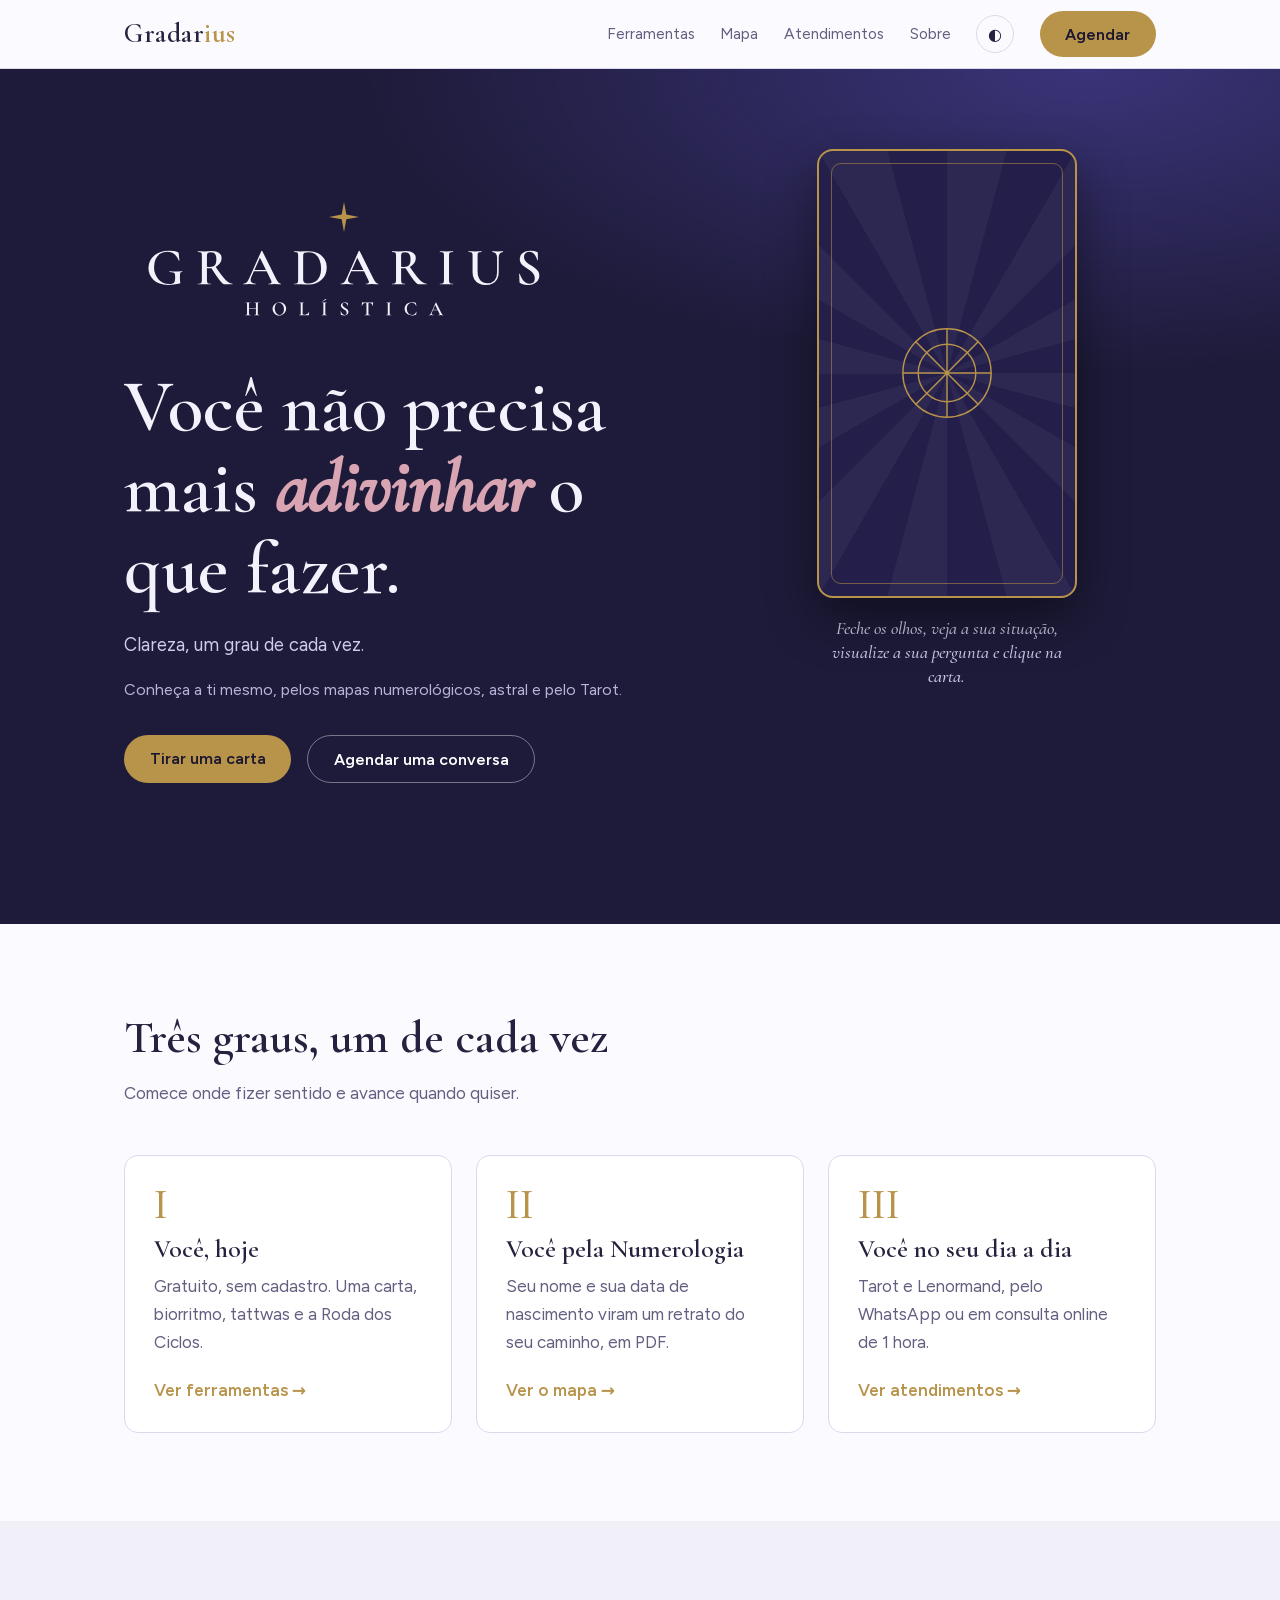
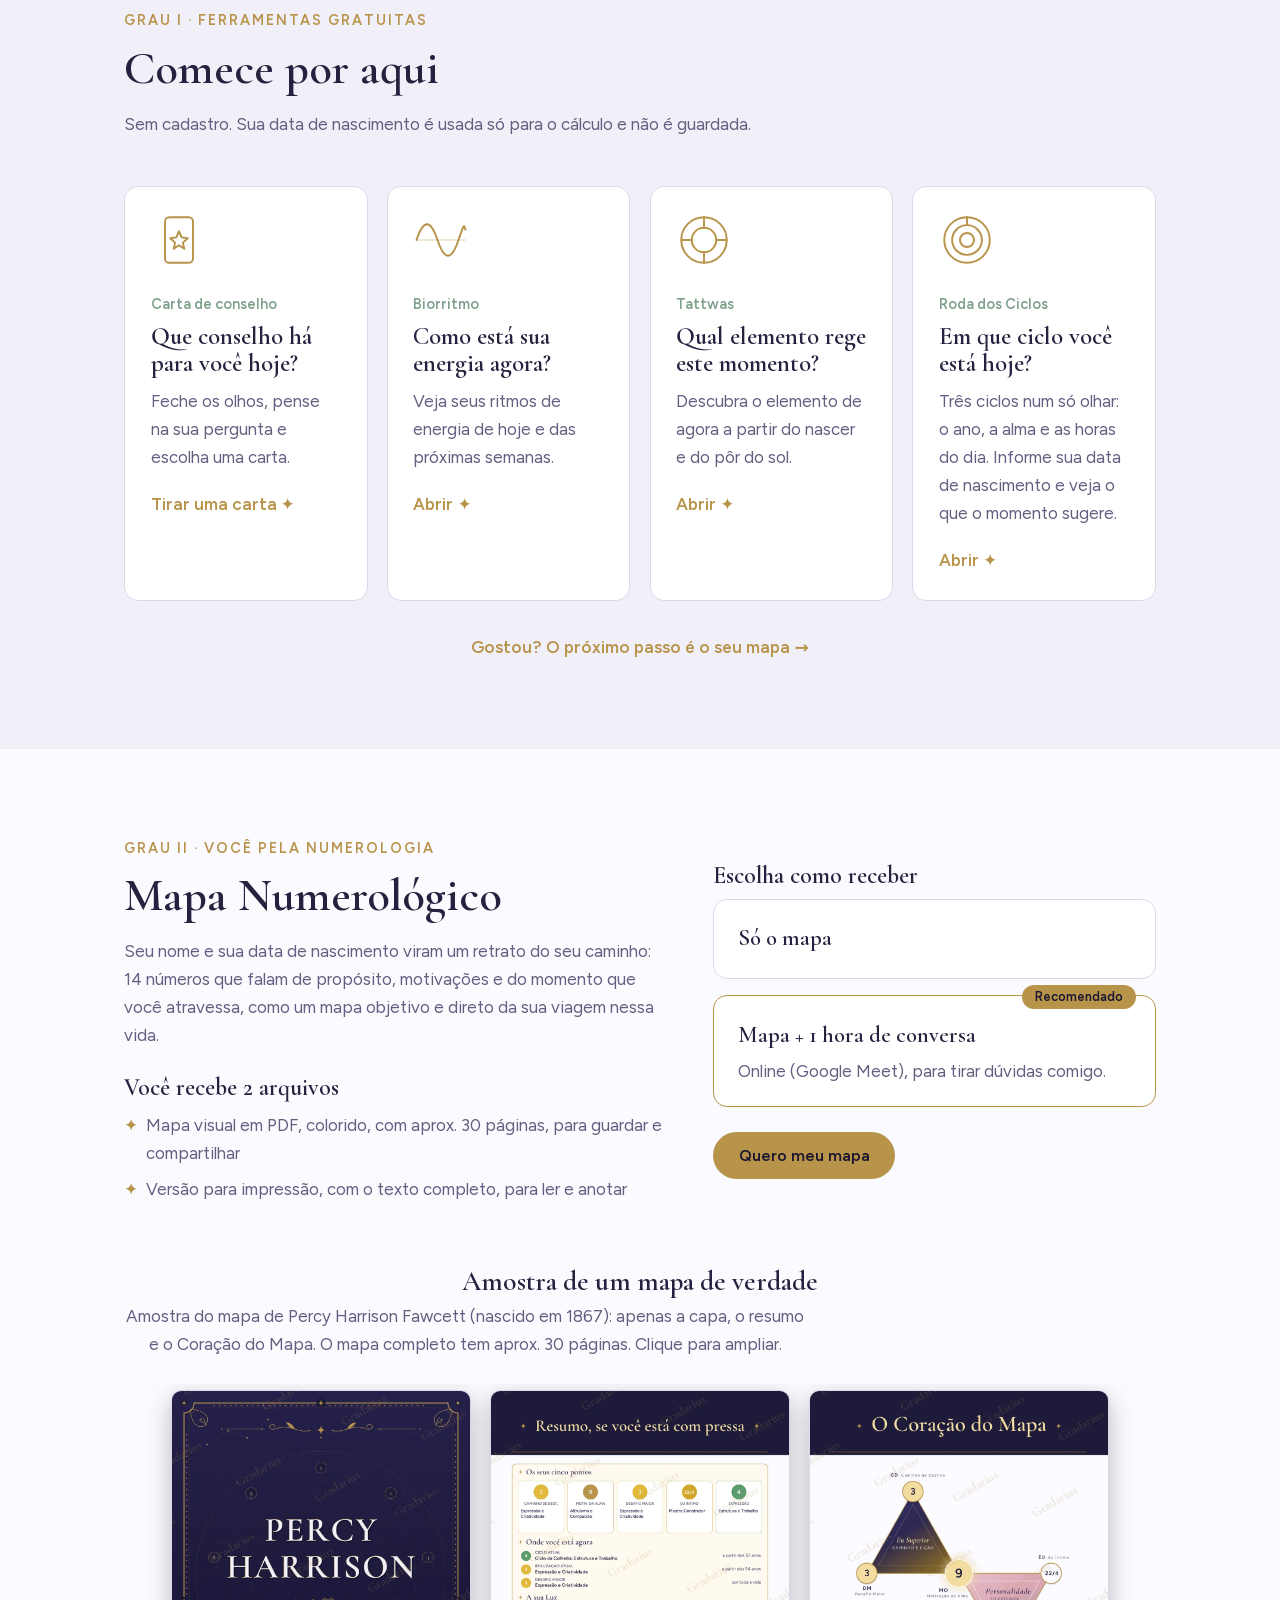
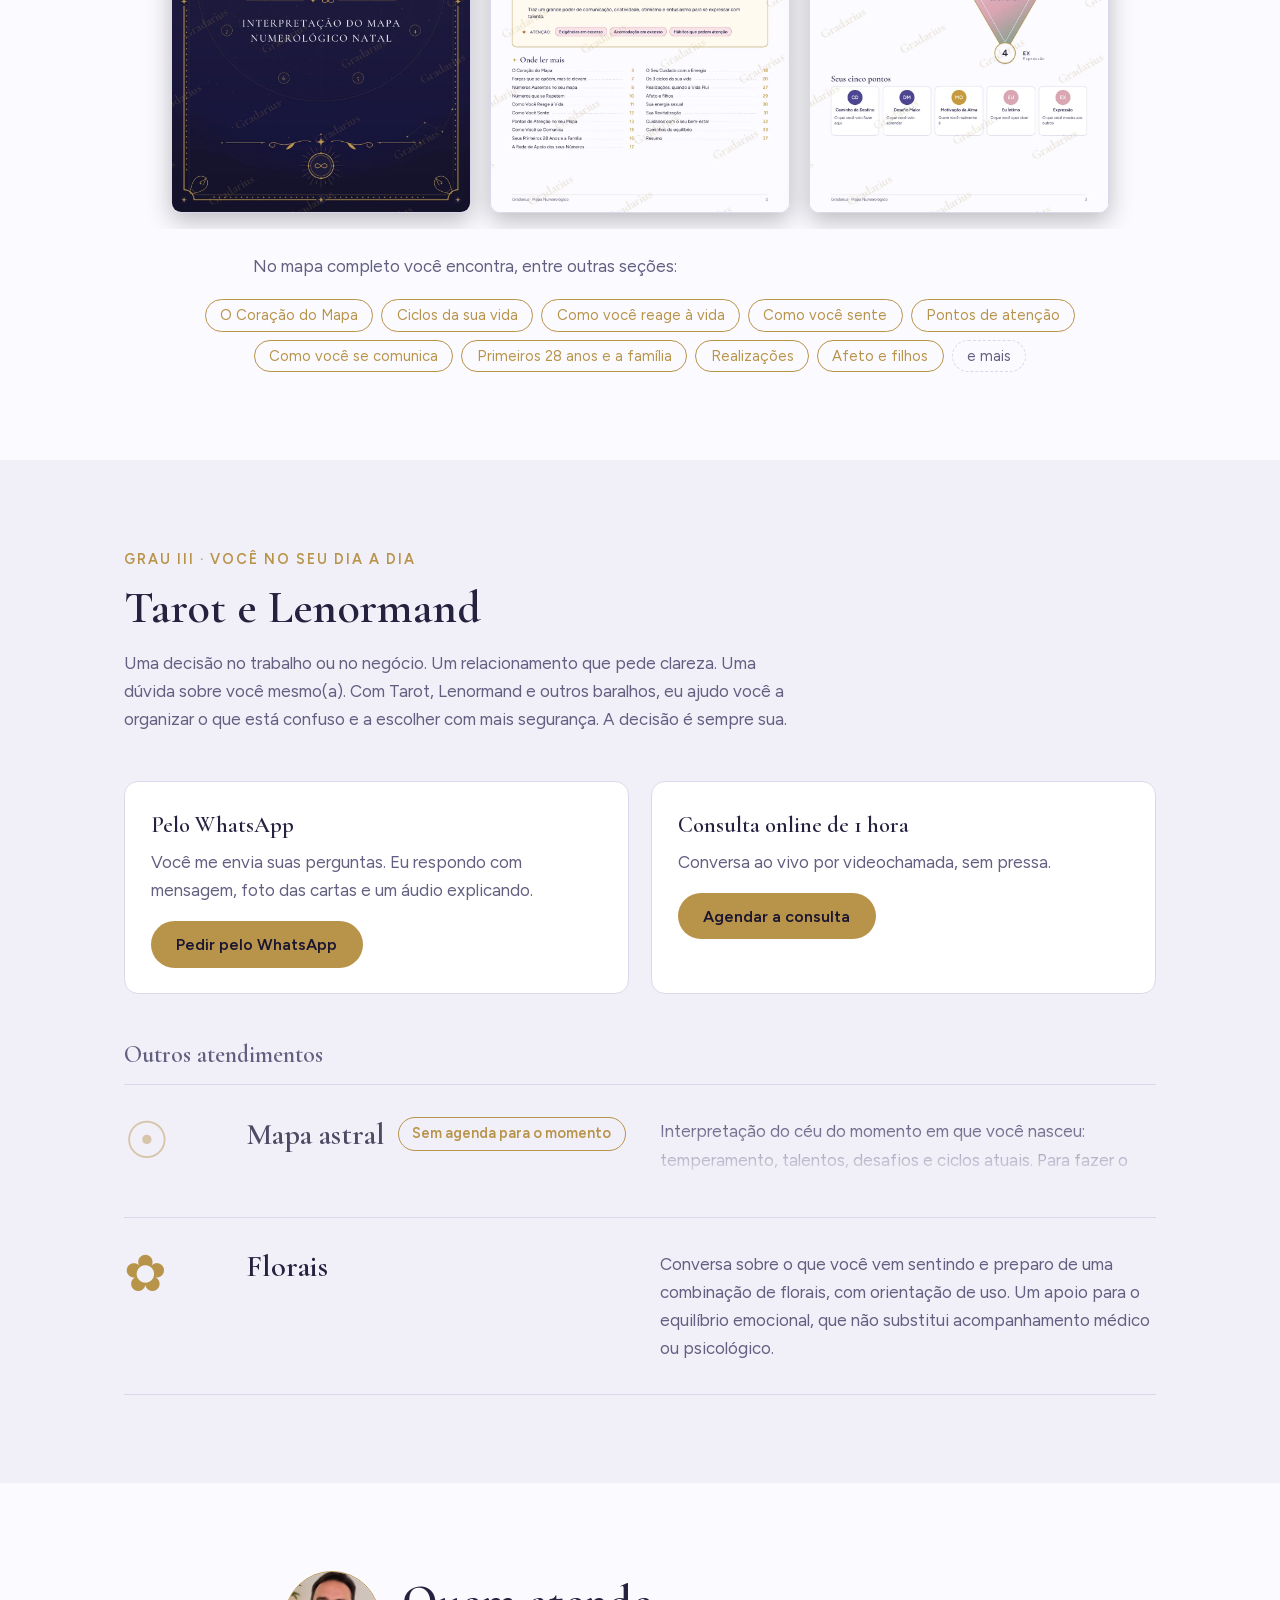
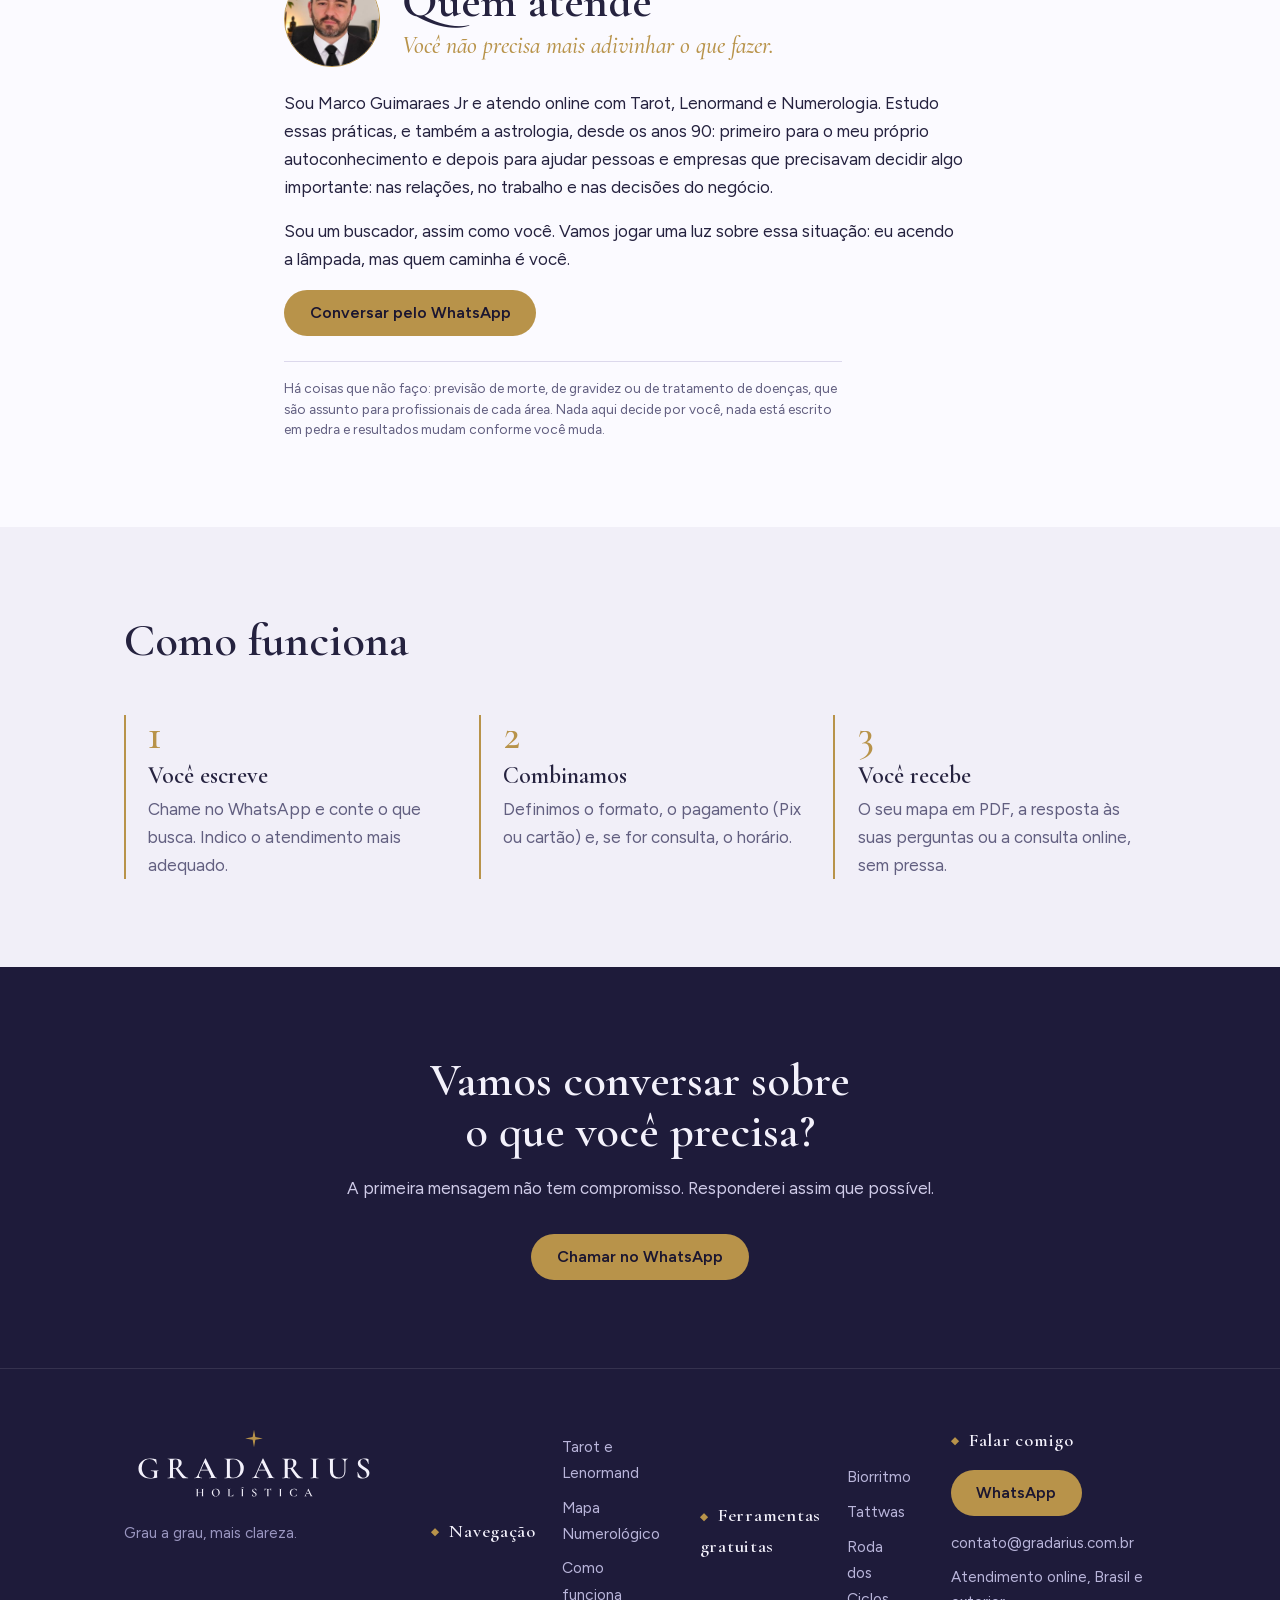
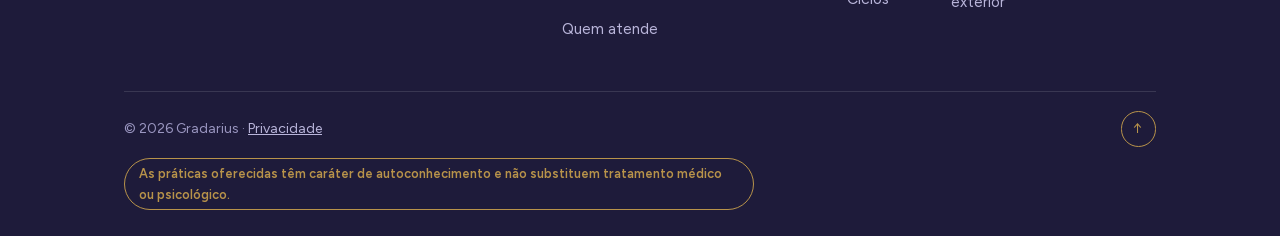
==== commit 338104d5: "Amostra do mapa: legenda clara e triângulo Caminho e Lição" ====
--- a/index.html
+++ b/index.html
@@ -389,8 +389,8 @@
     </div>
   </div>
   <div class="wrap amostra">
-    <h3>Veja um mapa de verdade</h3>
-    <p class="am-leg">Mapa de Percy Harrison Fawcett (nascido em 1867): capa, resumo e o Coração do Mapa. Clique para ampliar.</p>
+    <h3>Amostra de um mapa de verdade</h3>
+    <p class="am-leg">Amostra do mapa de Percy Harrison Fawcett (nascido em 1867): apenas a capa, o resumo e o Coração do Mapa. O mapa completo tem aprox. 30 páginas. Clique para ampliar.</p>
     <div class="paginas">
       <button type="button" aria-label="Ampliar a capa do mapa"><img src="amostra/mapa-1.webp" alt="Capa do Mapa Numerológico de Percy Harrison Fawcett" width="1000" height="1414" loading="lazy"></button>
       <button type="button" aria-label="Ampliar o resumo do mapa"><img src="amostra/mapa-2.webp" alt="Resumo do mapa: os cinco pontos e o índice de seções" width="1000" height="1414" loading="lazy"></button>
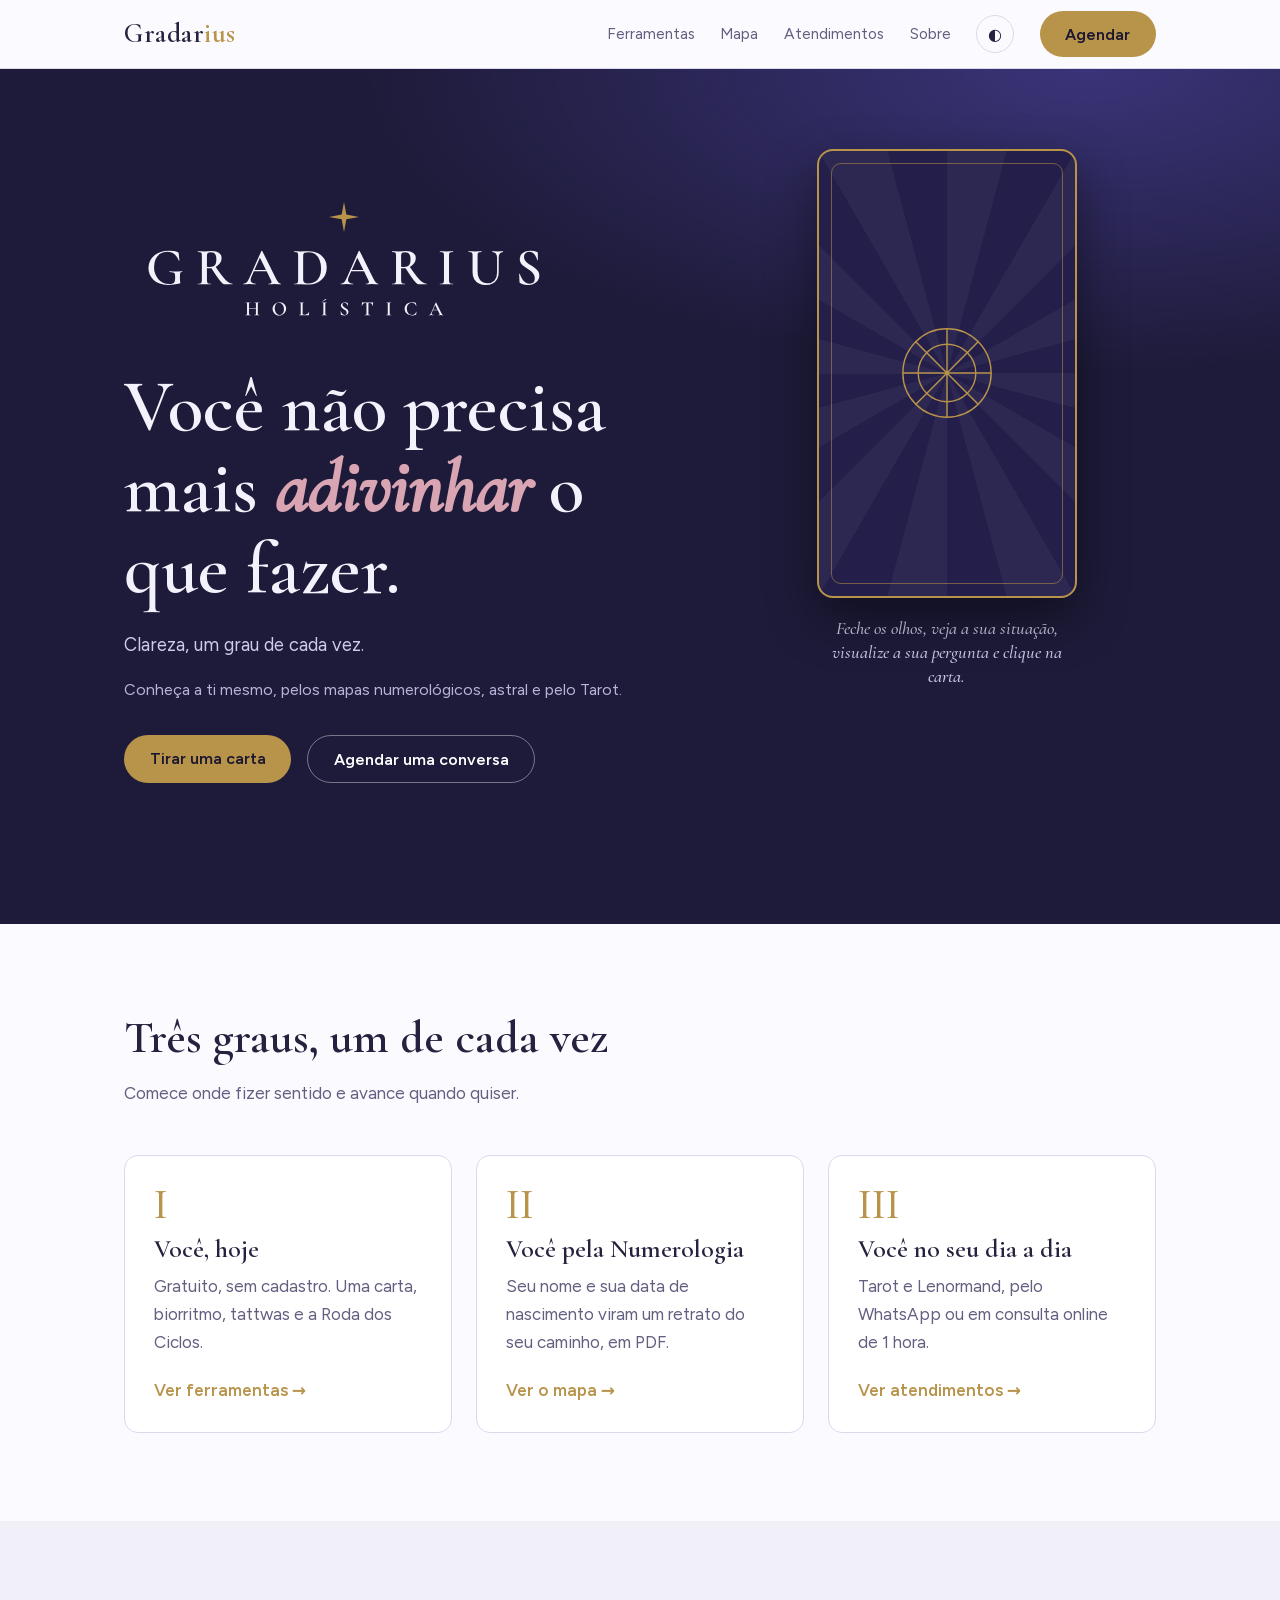
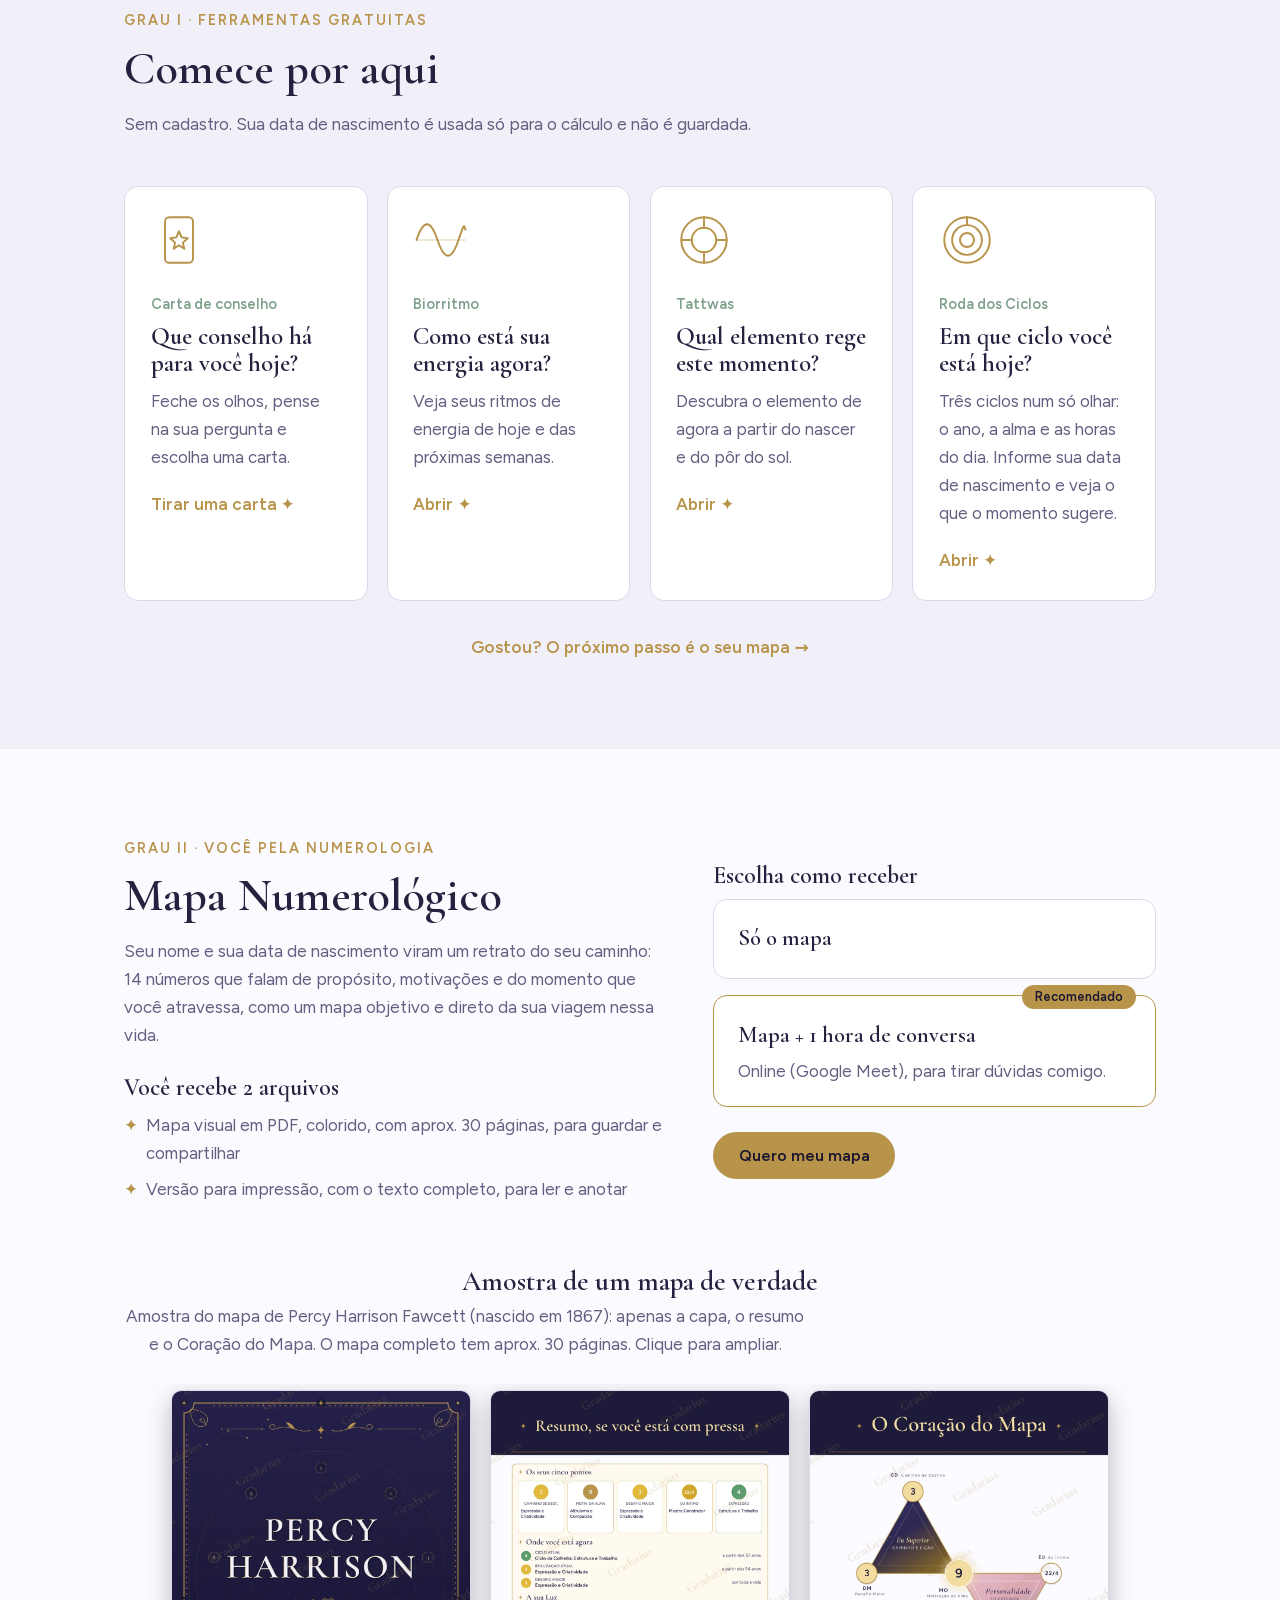
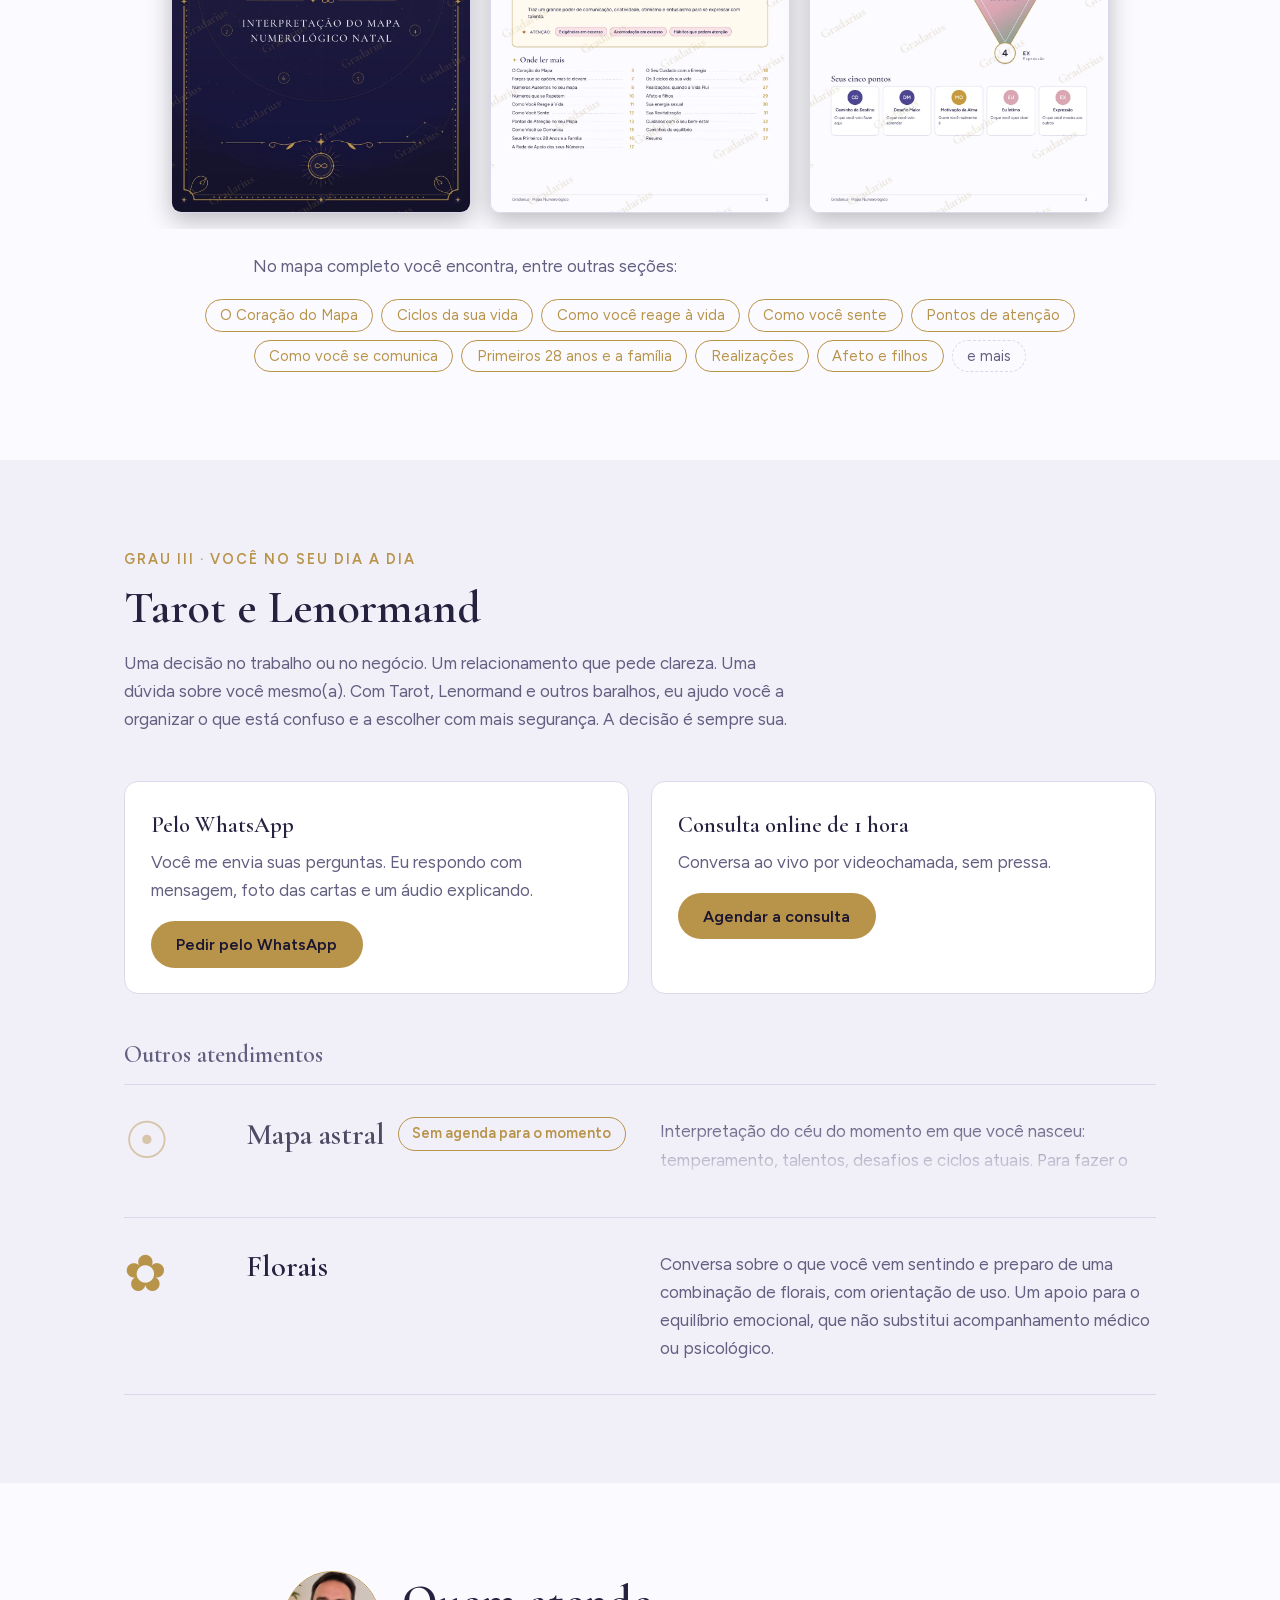
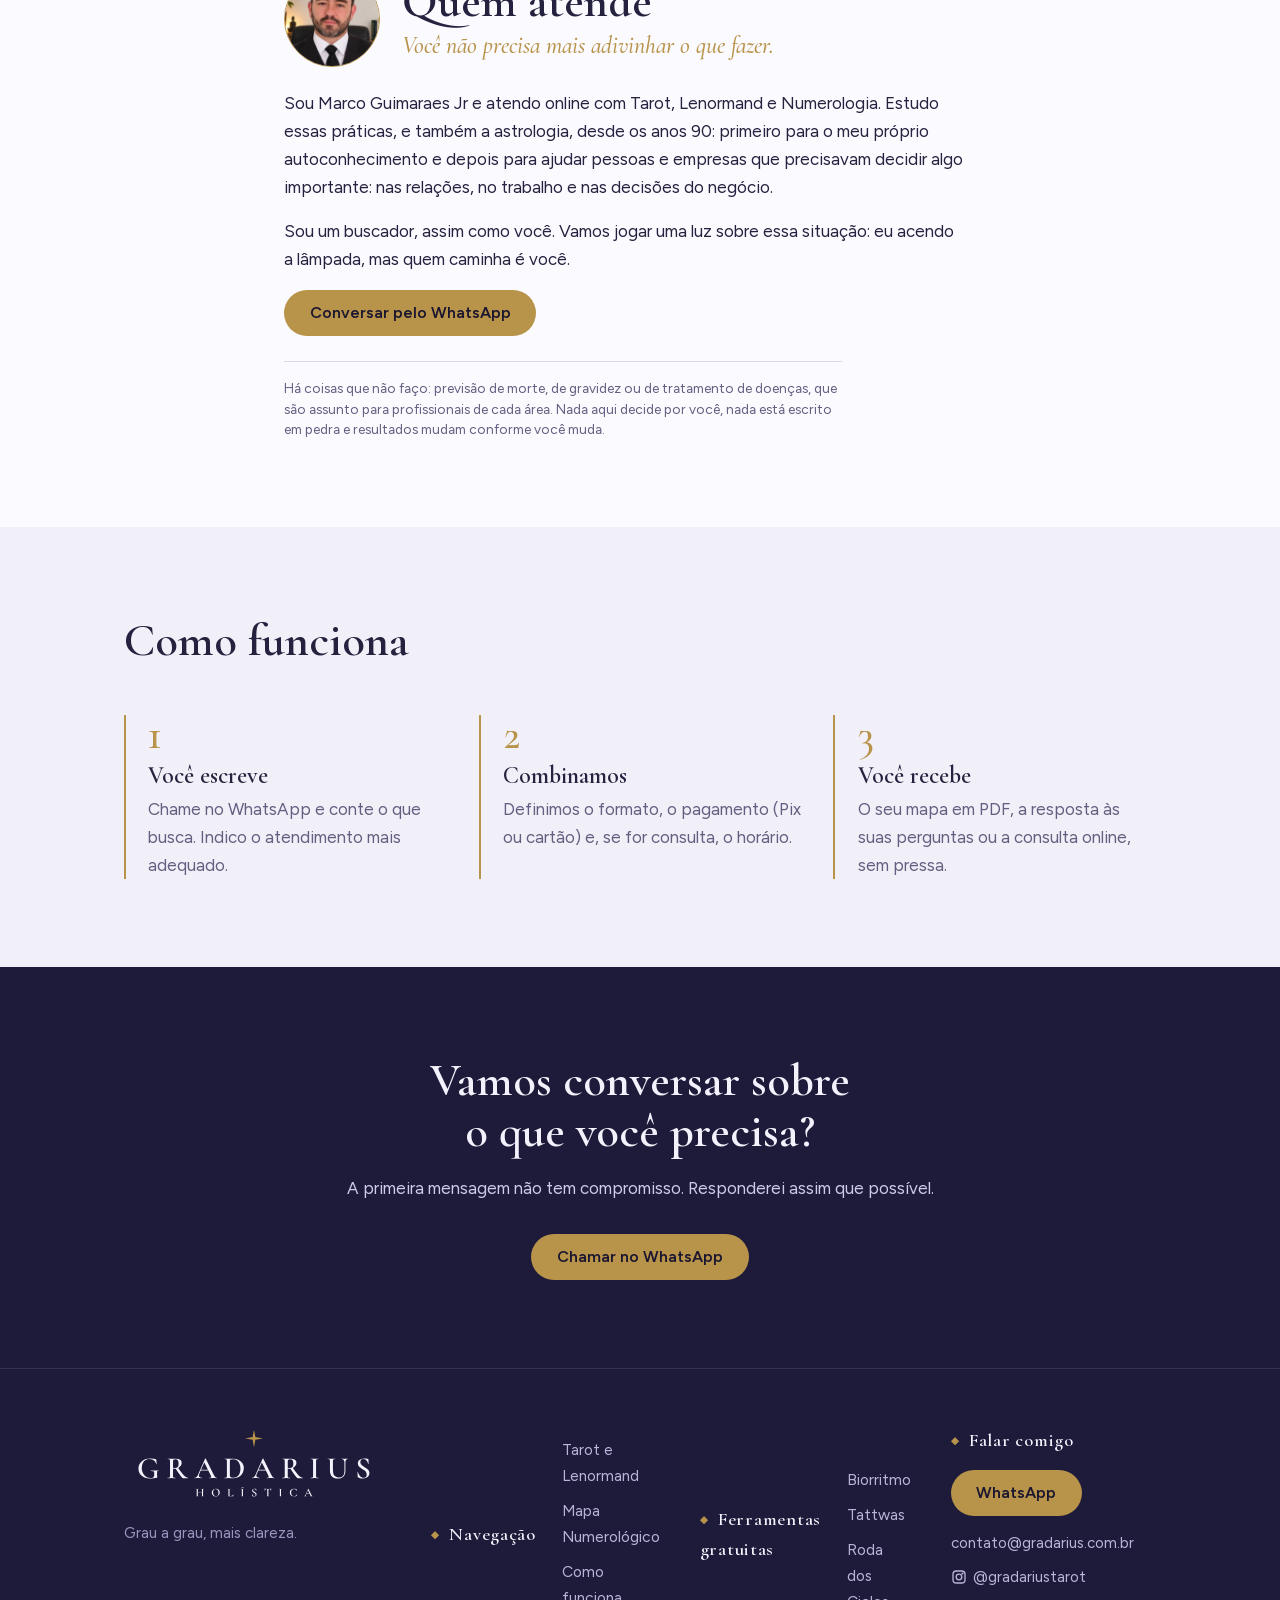
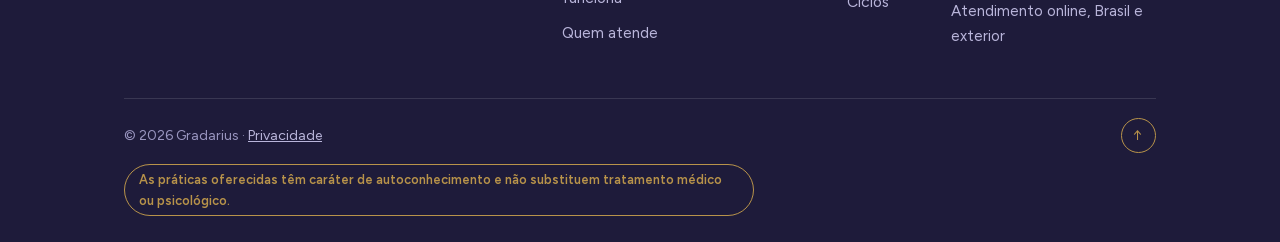
==== commit 3d5e12a1: "Rodapé: Instagram @gradariustarot" ====
--- a/index.html
+++ b/index.html
@@ -524,6 +524,7 @@
         <a class="btn" href="https://wa.me/5541987362764?text=Ol%C3%A1!%20Vim%20pelo%20site%20da%20Gradarius." target="_blank" rel="noopener">WhatsApp</a>
         <ul>
           <li><a href="mailto:contato@gradarius.com.br">contato@gradarius.com.br</a></li>
+          <li><a href="https://www.instagram.com/gradariustarot/" target="_blank" rel="noopener" aria-label="Instagram @gradariustarot"><svg viewBox="0 0 24 24" width="16" height="16" fill="none" stroke="currentColor" stroke-width="2" stroke-linecap="round" aria-hidden="true" style="vertical-align:-3px;margin-right:6px"><rect x="3" y="3" width="18" height="18" rx="5"/><circle cx="12" cy="12" r="4.2"/><circle cx="17.3" cy="6.7" r=".6" fill="currentColor"/></svg>@gradariustarot</a></li>
           <li>Atendimento online, Brasil e exterior</li>
         </ul>
       </div>
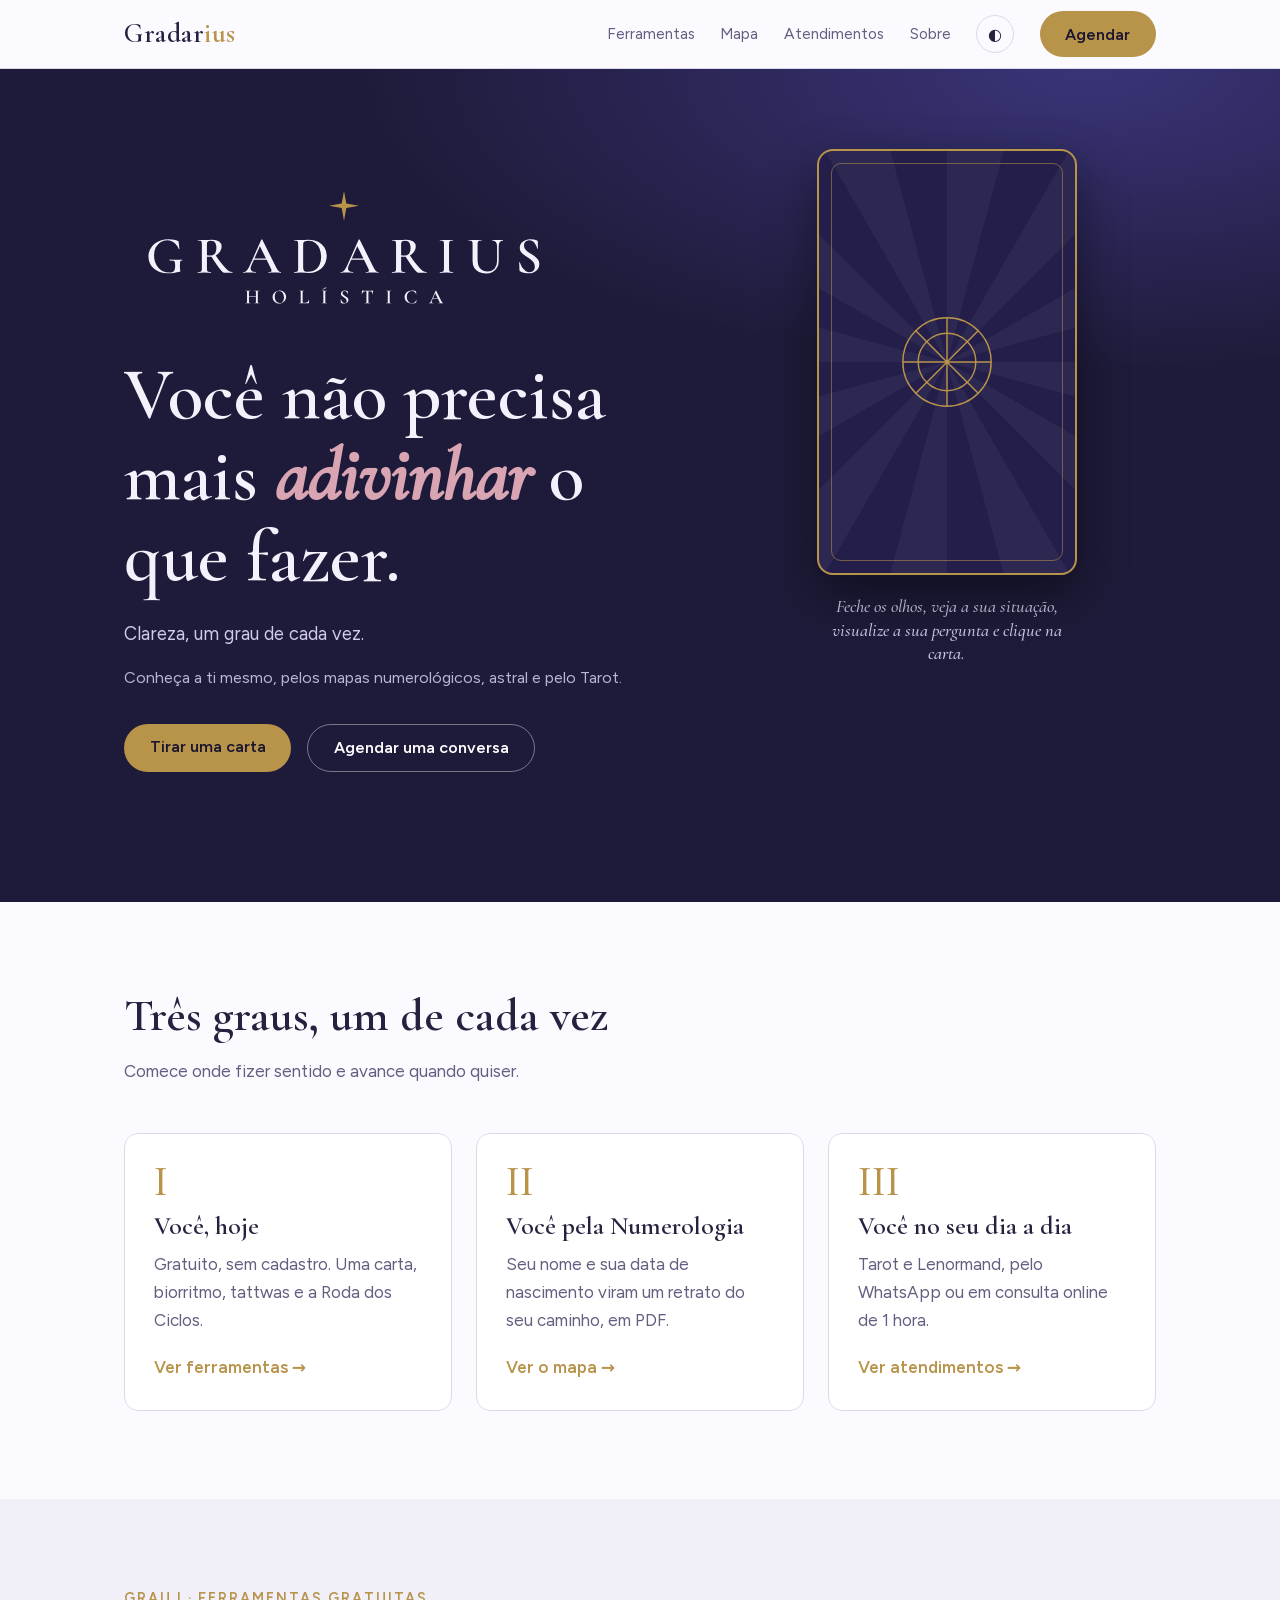
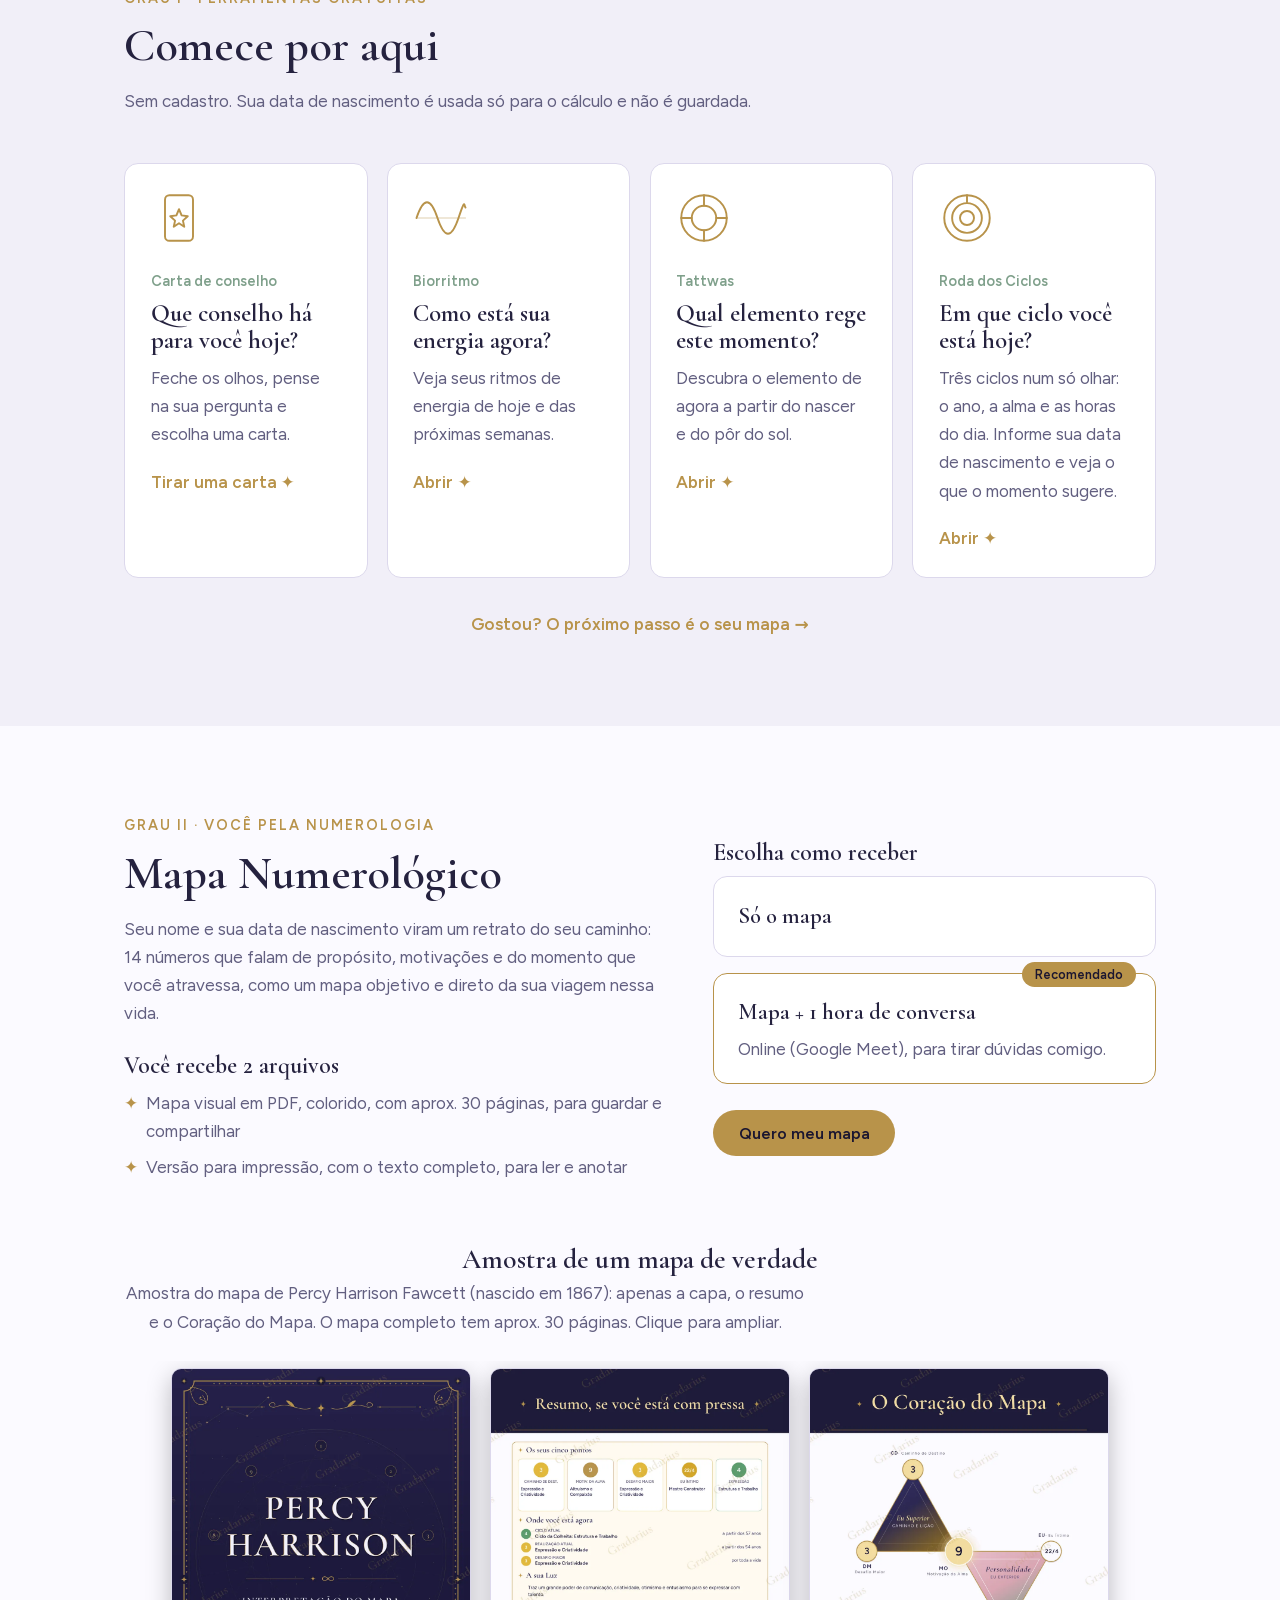
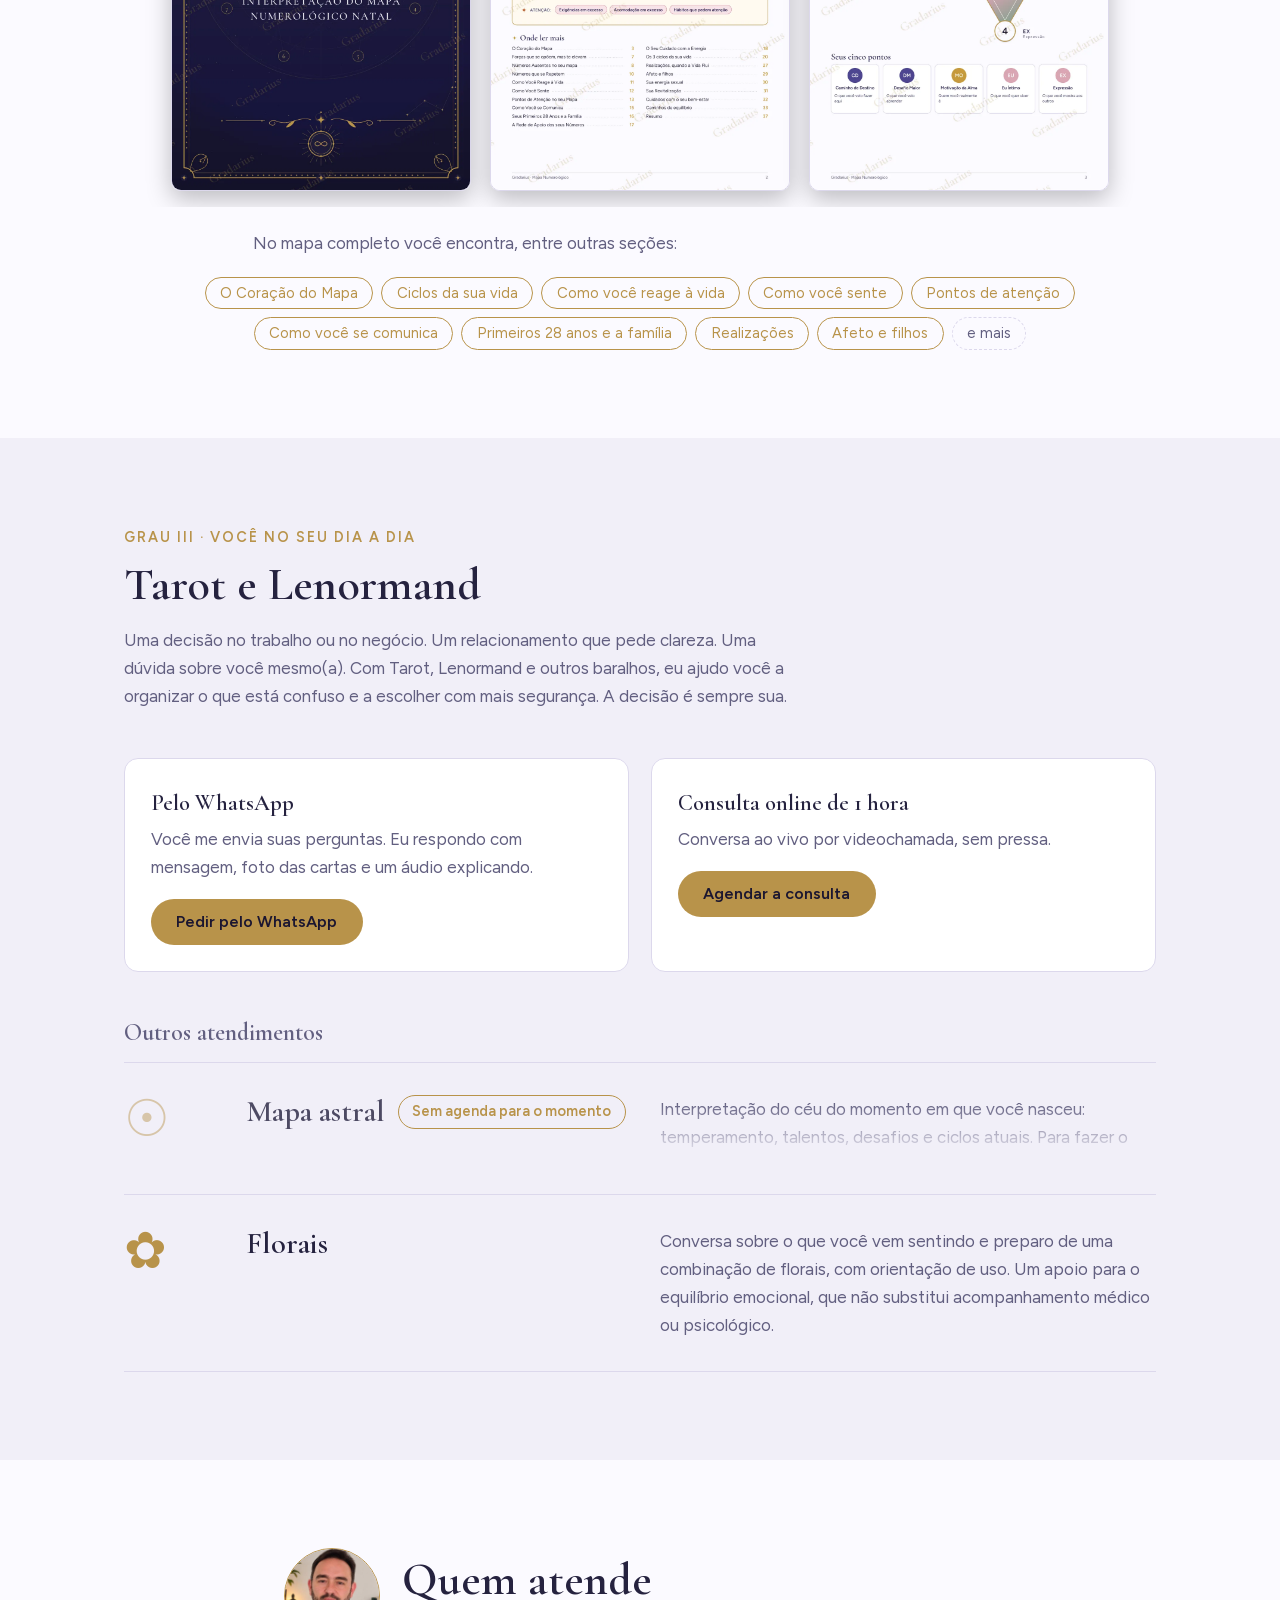
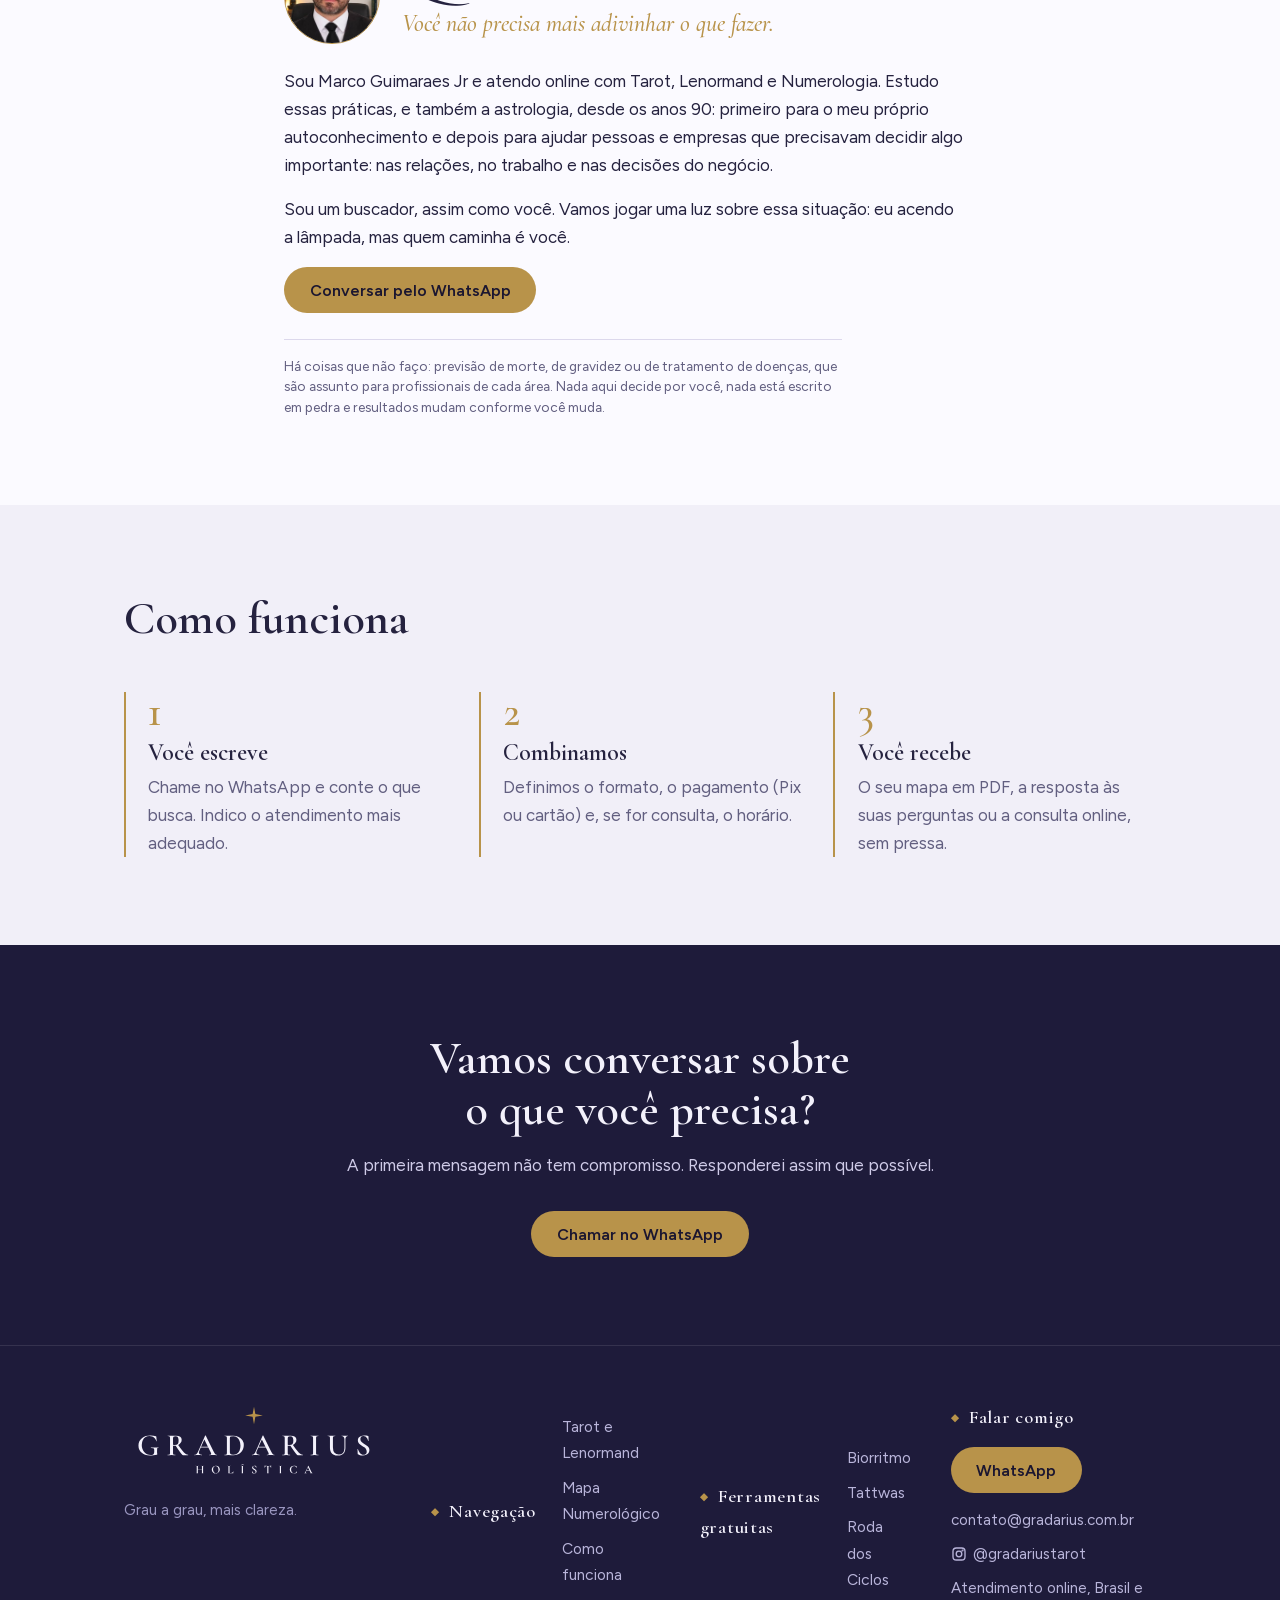
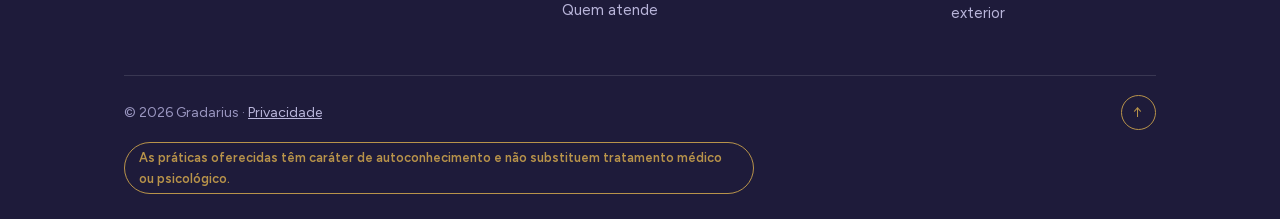
==== commit ee444514: "Cartas no estilo oficial Gradarius" ====
--- a/index.html
+++ b/index.html
@@ -78,7 +78,7 @@
 
 /* carta interativa */
 .deck{display:flex;flex-direction:column;align-items:center;gap:1.2rem}
-.carta{width:min(260px,70vw);aspect-ratio:1112/1920;perspective:1000px;background:none;border:0;cursor:pointer;padding:0}
+.carta{width:min(260px,70vw);aspect-ratio:628/1030;perspective:1000px;background:none;border:0;cursor:pointer;padding:0}
 .carta-in{position:relative;width:100%;height:100%;transition:transform .9s cubic-bezier(.3,.7,.2,1);transform-style:preserve-3d}
 .carta.virada .carta-in{transform:rotateY(180deg)}
 .face{position:absolute;inset:0;backface-visibility:hidden;border-radius:16px;display:flex;flex-direction:column;align-items:center;justify-content:center;text-align:center;padding:1.4rem}
@@ -89,9 +89,9 @@
 .frente b{font-family:var(--serif);font-size:1.9rem;line-height:1.1;margin-bottom:.8rem}
 .frente span{font-size:.97rem;line-height:1.5}
 .frente i{font-style:normal;font-size:2.4rem;color:var(--brass);margin-bottom:.6rem}
-.frente.com-img{padding:0;background:#15132b;overflow:hidden}
+.frente.com-img{padding:0;background:none;border:0;box-shadow:none;overflow:visible}
 .frente.com-img>*:not(img){display:none}
-.frente img{position:absolute;inset:0;width:100%;height:100%;object-fit:cover;border-radius:14px}
+.frente img{position:absolute;inset:0;width:100%;height:100%;object-fit:contain;filter:drop-shadow(0 18px 30px rgba(0,0,0,.5))}
 .leg{text-align:center;max-width:34ch;min-height:5.5rem}
 .leg b{display:block;font-family:var(--serif);font-size:1.7rem;font-weight:600;line-height:1.1;color:#f3f1fb;margin-bottom:.35rem}
 .leg span{color:#cfcbe8;font-size:.97rem;line-height:1.5}
@@ -631,9 +631,9 @@
 ["Rei de Ouros","♦","Mantenha a liderança firme, realista e próspera; promova a organização e a maturidade nos seus negócios e projetos."]
 ];
 var el=document.getElementById('carta'),ult=-1;
-// imagens: decks/web/ (Smith-Waite 1909, domínio público; arcanos maiores com número na frente)
+// imagens: decks/web/ (Smith-Waite 1909, domínio público, com o estilo Gradarius duotone+moldura; webp com transparência; arcanos maiores com número na frente)
 function slug(n){return n.normalize('NFD').replace(/[\u0300-\u036f]/g,'').toLowerCase().replace(/[^a-z0-9]+/g,'_').replace(/^_|_$/g,'')}
-function arq(i){return 'decks/web/'+(i<22?('0'+i).slice(-2)+'_':'')+slug(cartas[i][0])+'.jpg'}
+function arq(i){return 'decks/web/'+(i<22?('0'+i).slice(-2)+'_':'')+slug(cartas[i][0])+'.webp'}
 el.addEventListener('click',function(){
   if(el.classList.contains('virada')){
     el.classList.remove('virada');
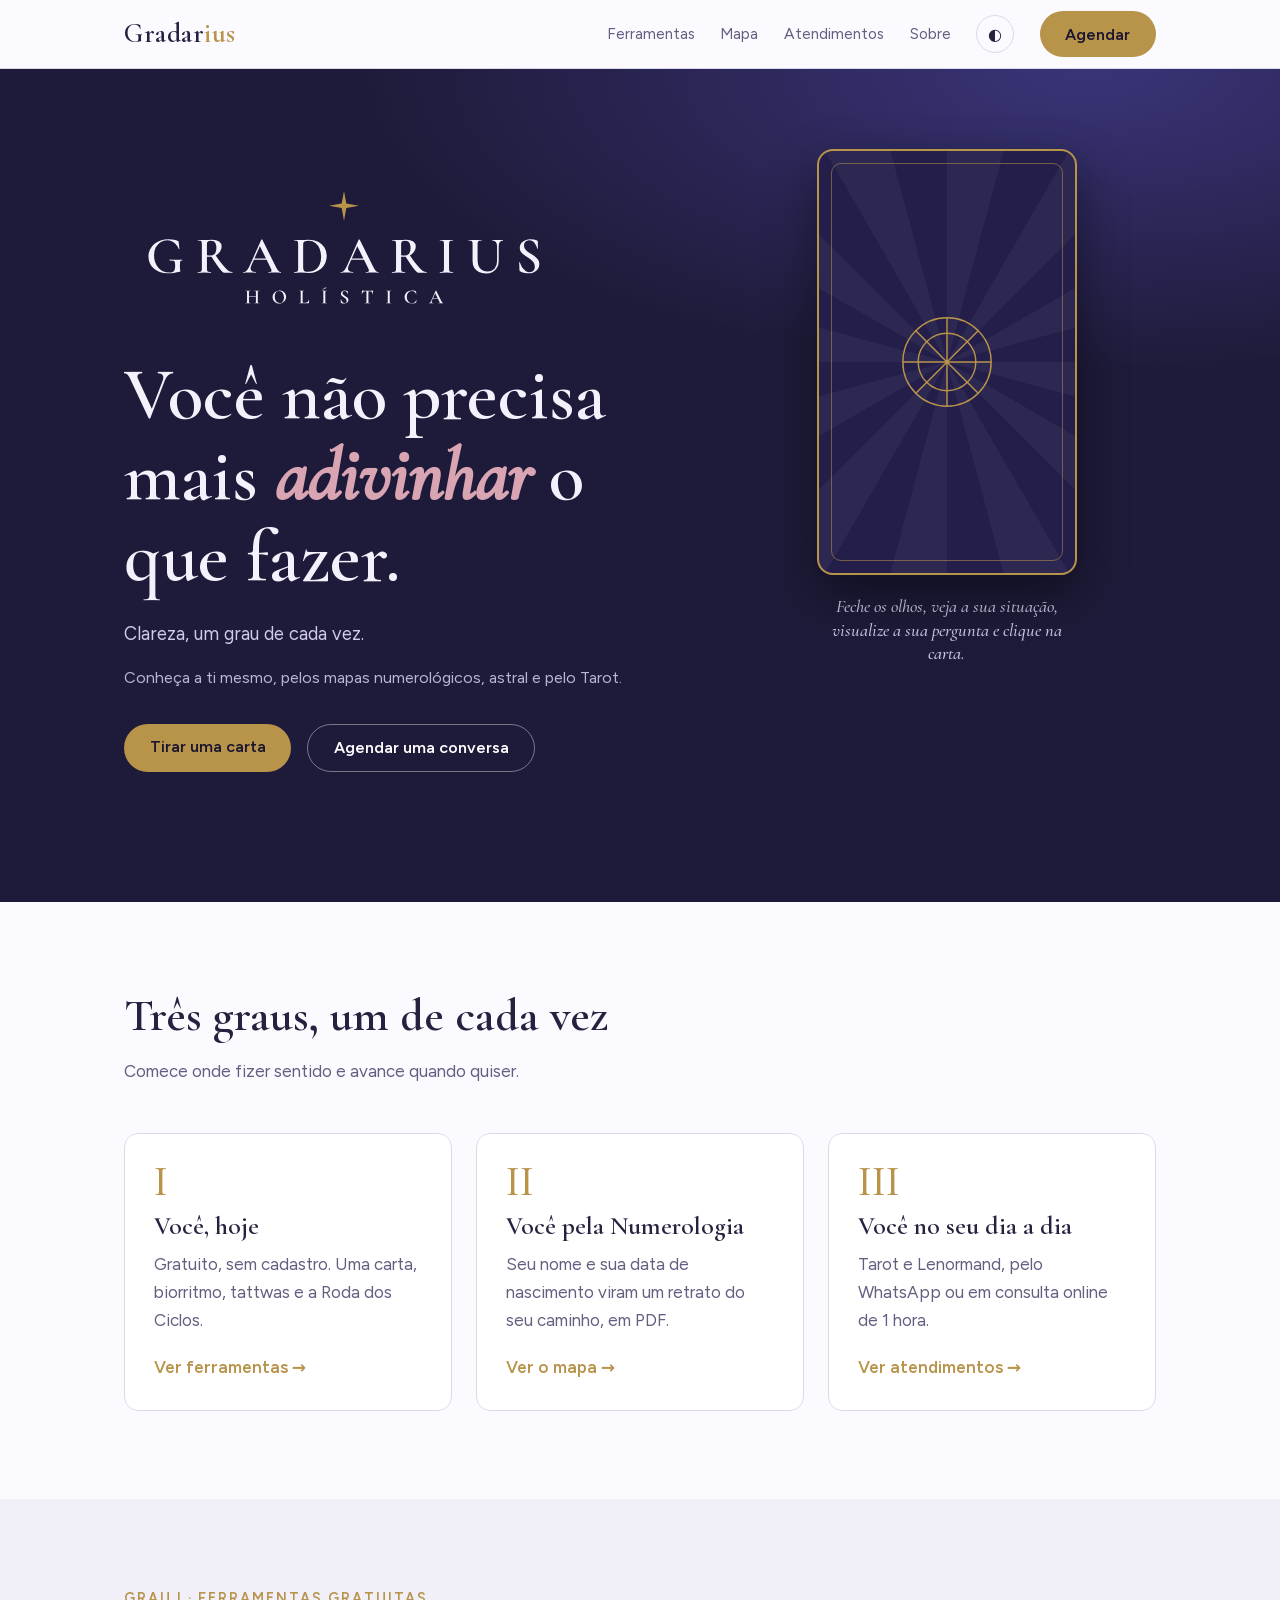
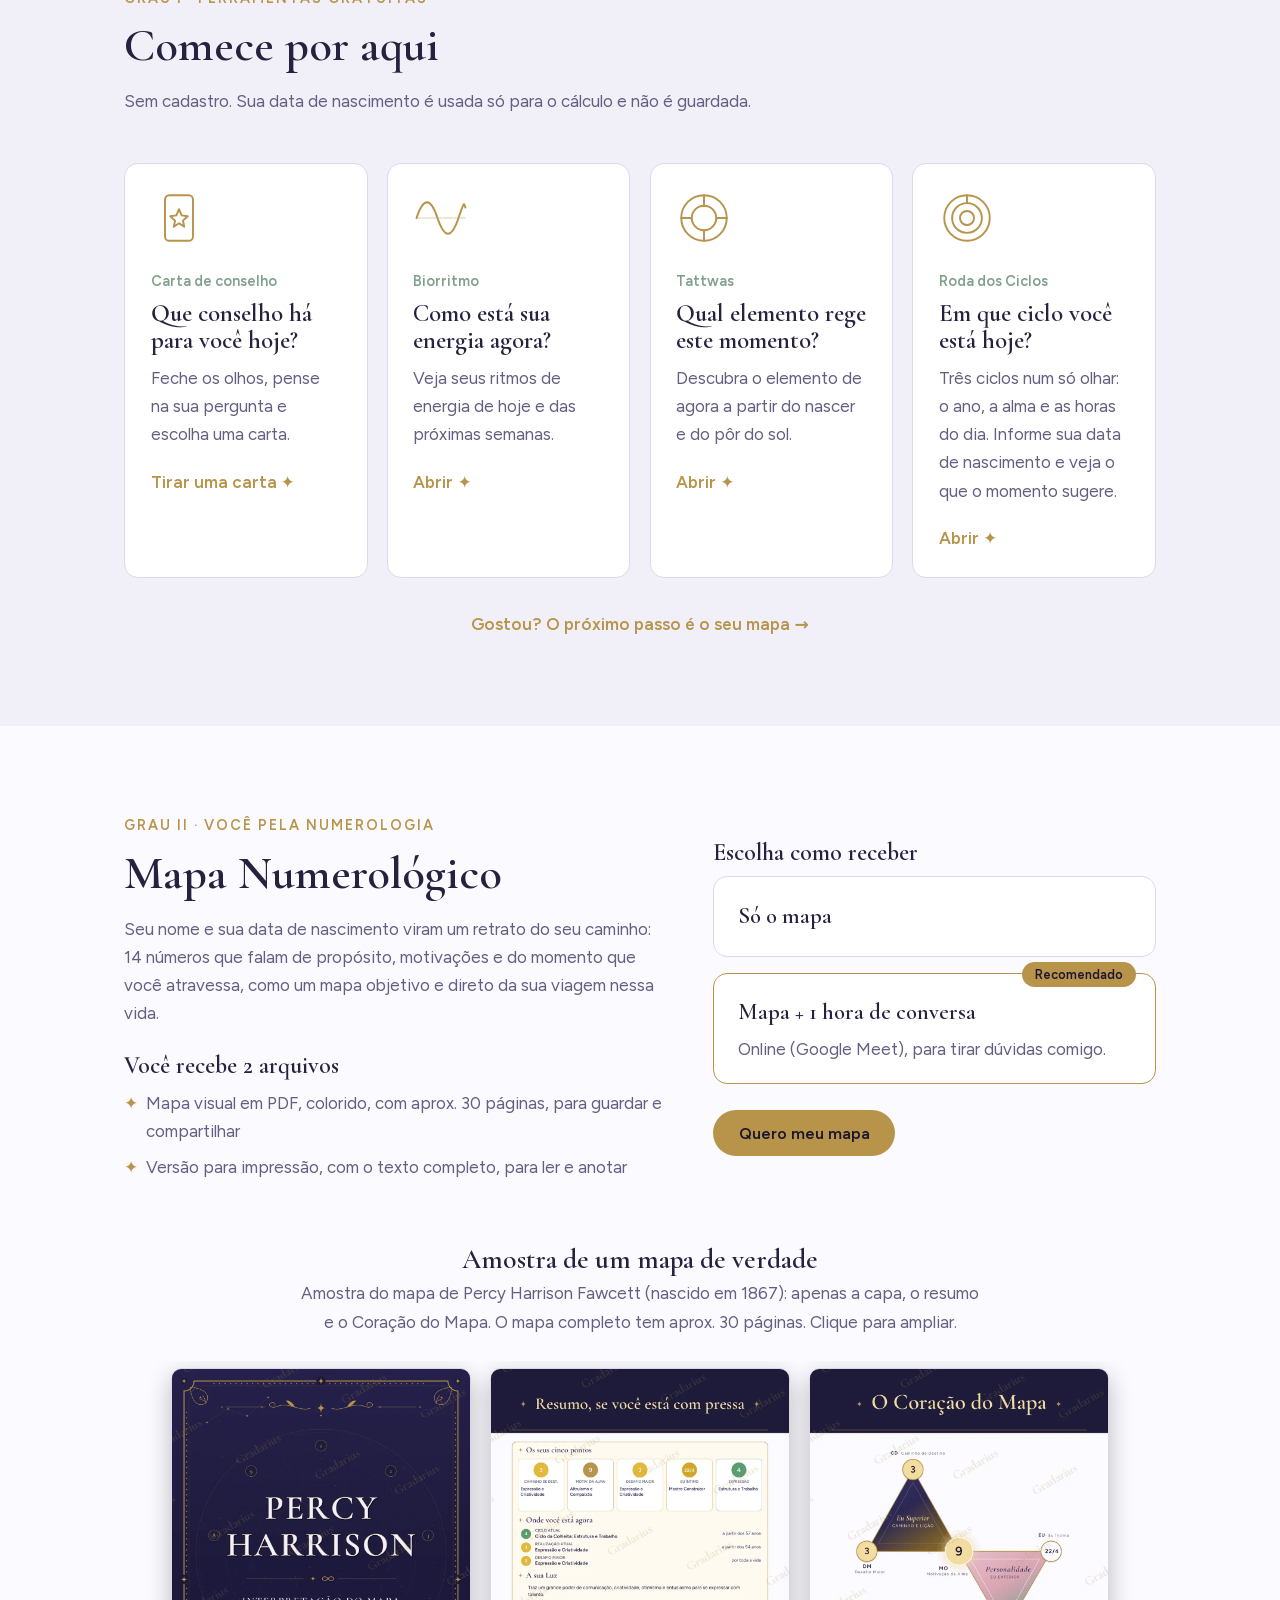
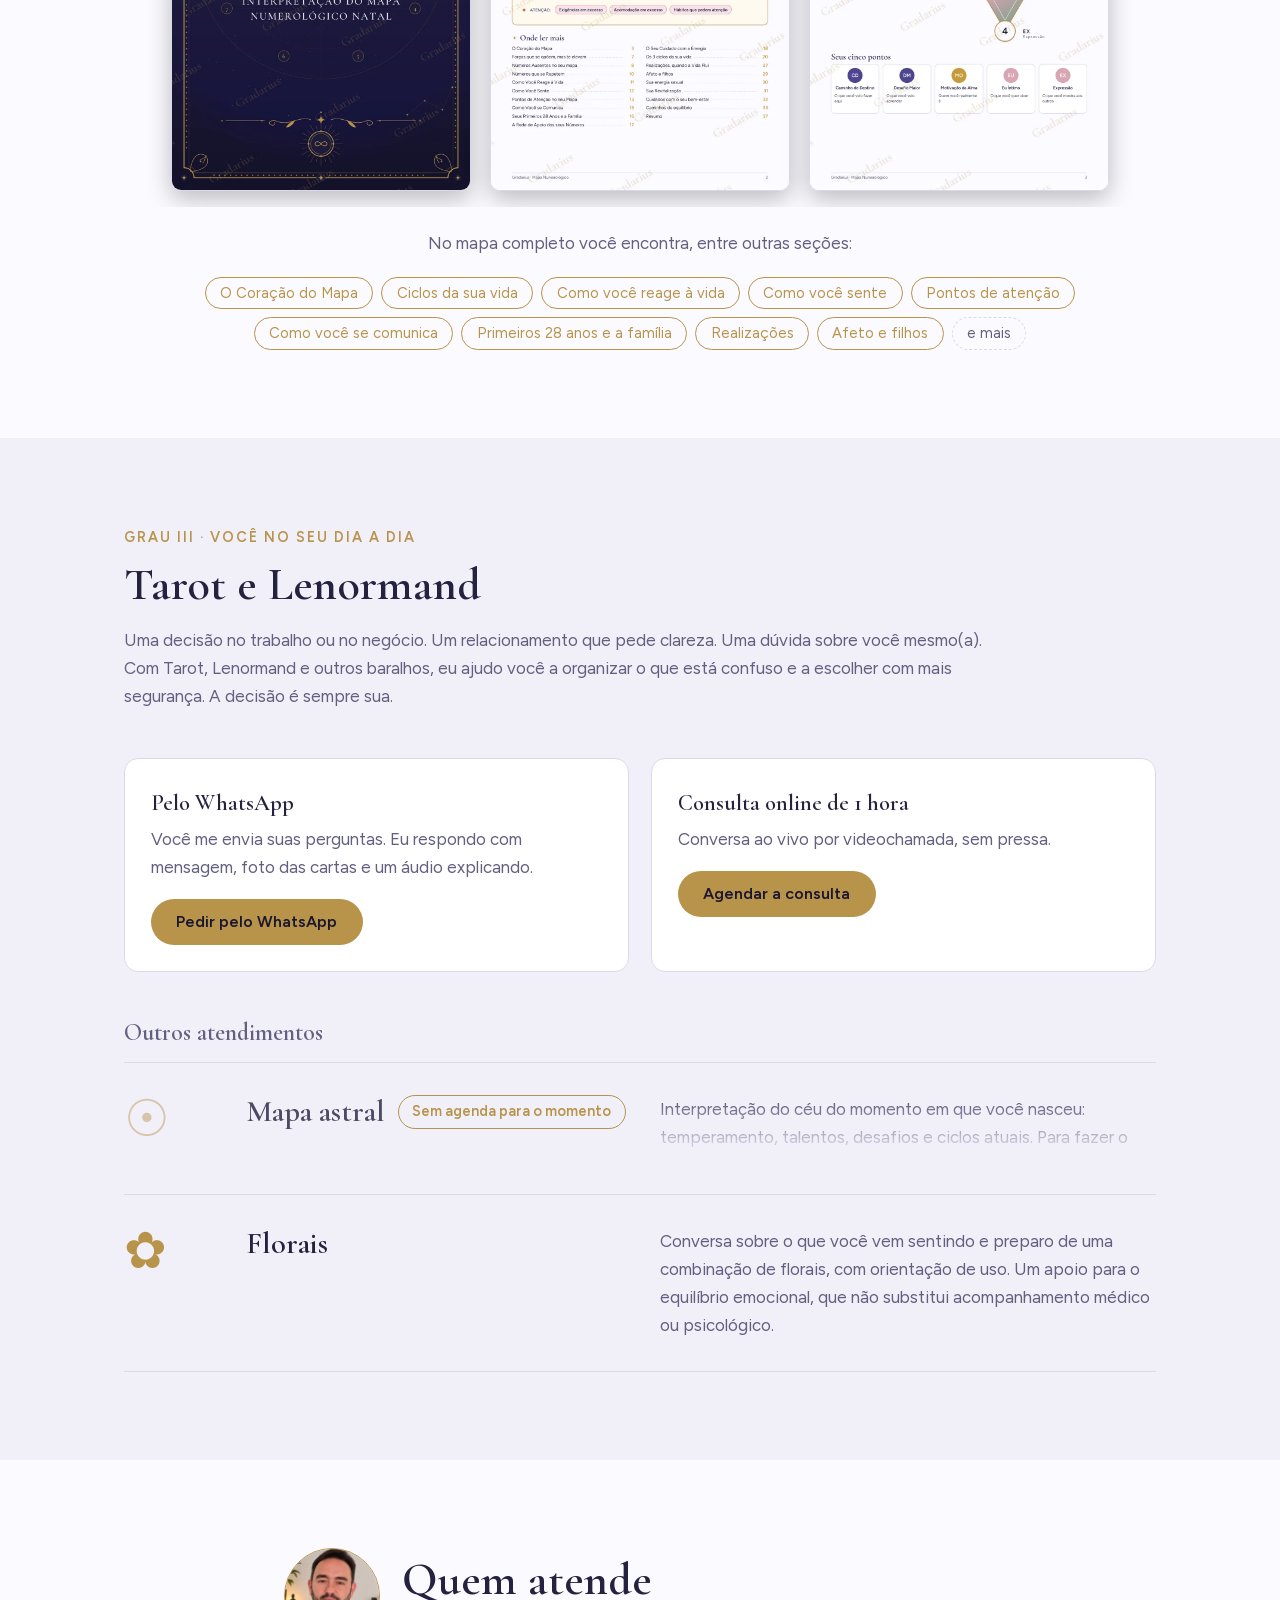
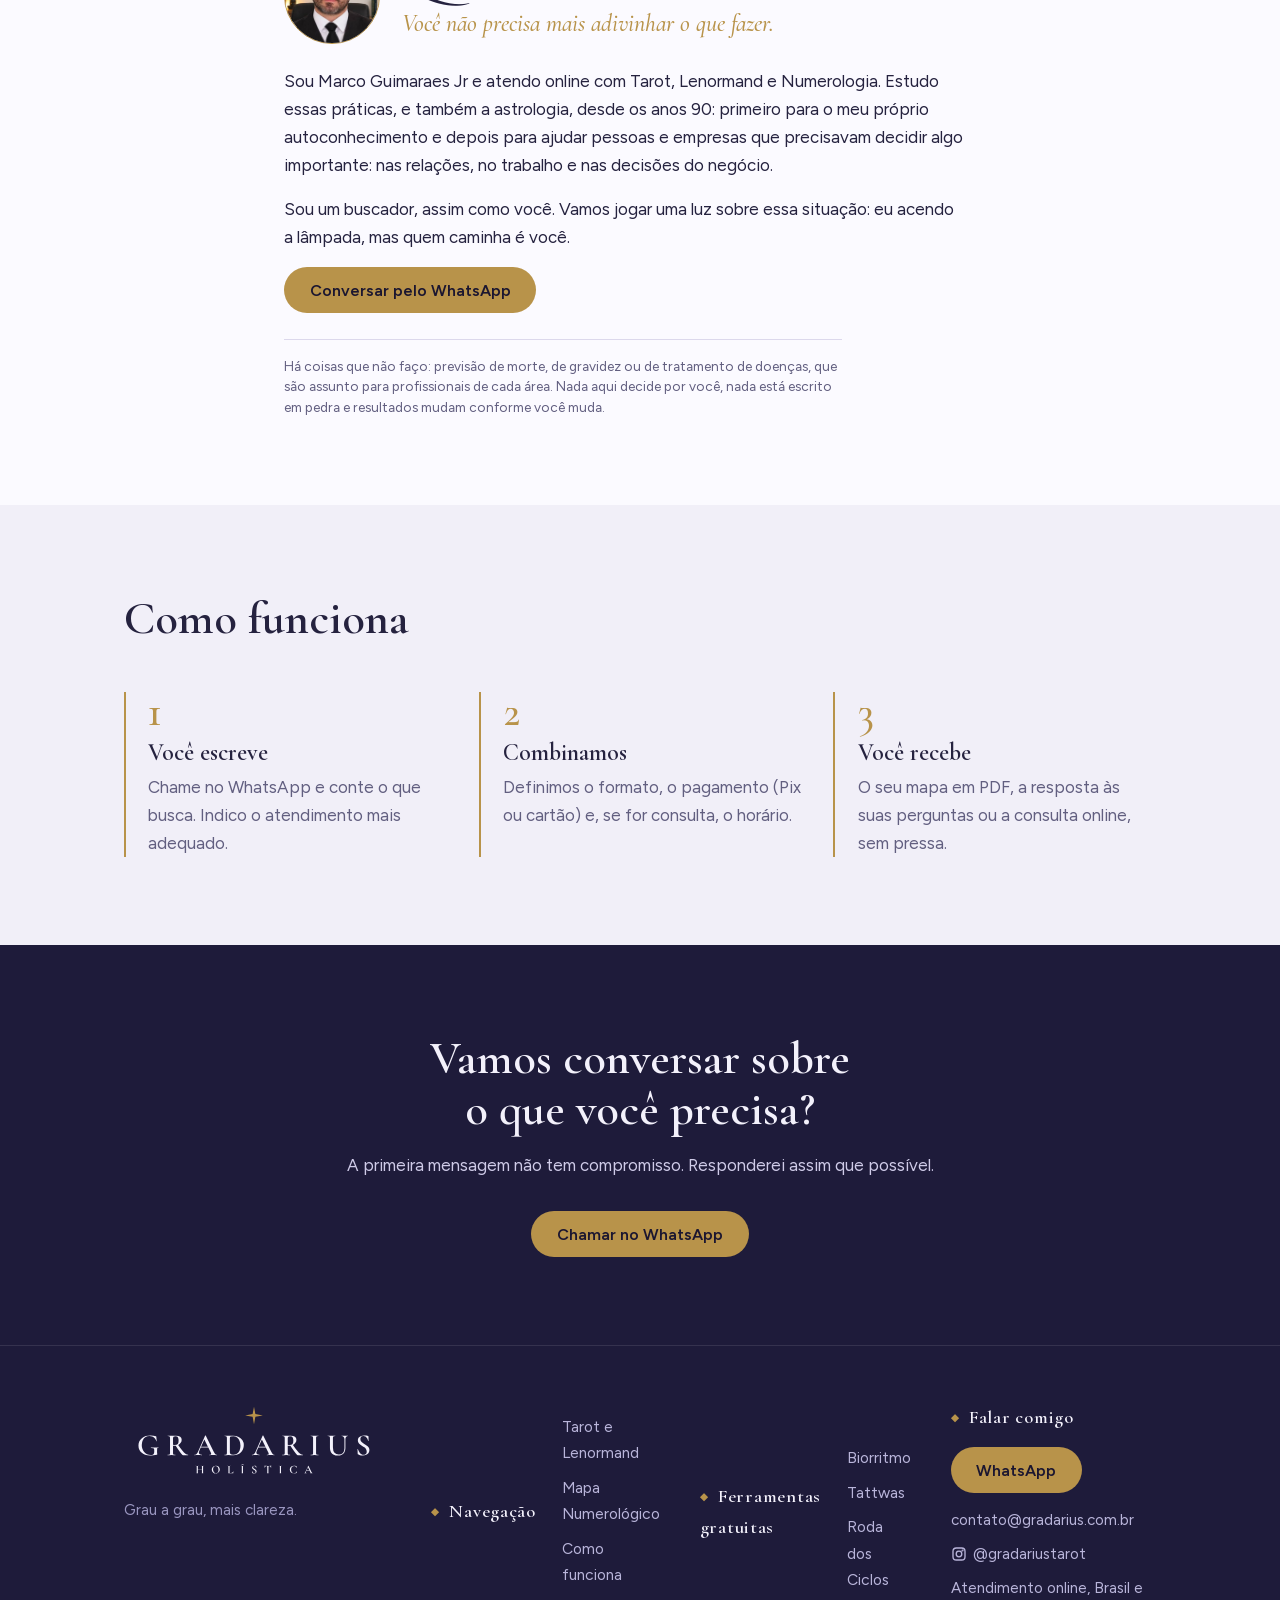
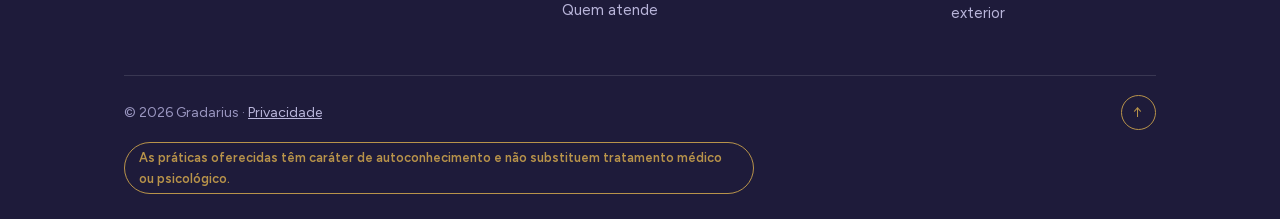
==== commit 64da8524: "Ajuste de largura dos textos de introdução e legendas da amostra" ====
--- a/index.html
+++ b/index.html
@@ -95,6 +95,8 @@
 .leg{text-align:center;max-width:34ch;min-height:5.5rem}
 .leg b{display:block;font-family:var(--serif);font-size:1.7rem;font-weight:600;line-height:1.1;color:#f3f1fb;margin-bottom:.35rem}
 .leg span{color:#cfcbe8;font-size:.97rem;line-height:1.5}
+.leg i{display:block;margin-top:1rem;font-family:var(--serif);font-style:italic;font-size:.8rem;color:#9a96bf}
+.leg i a{color:inherit;text-decoration:underline;text-underline-offset:2px}
 .dica{font-family:var(--serif);font-style:italic;font-size:1.3rem;line-height:1.3;color:#f3f1fb;text-align:center;max-width:30ch;order:1}
 .leg{order:2}
 @keyframes gira{to{transform:rotate(360deg)}}
@@ -107,7 +109,7 @@
 main section{background:var(--sec,transparent)}
 main section.alt{background:var(--sec-alt,var(--moon))}
 .intro{margin-bottom:3rem}
-.intro p{color:var(--muted)}
+.intro p{color:var(--muted);max-width:80ch}
 
 /* servicos: linhas, nao cards identicos */
 .serv{border-top:1px solid var(--line)}
@@ -164,7 +166,7 @@
 @media(max-width:860px){.mapa{grid-template-columns:1fr}}
 .amostra{margin-top:3.5rem;text-align:center}
 .amostra h3{font-family:var(--serif);font-size:1.7rem;margin-bottom:.3rem}
-.amostra .am-leg{color:var(--muted);margin-bottom:1.6rem}
+.amostra .am-leg{color:var(--muted);margin:0 auto 1.6rem}
 .paginas{display:flex;gap:1.2rem;justify-content:center;overflow-x:auto;scroll-snap-type:x mandatory;padding:.4rem .2rem 1rem}
 .paginas button{flex:0 0 min(31%,300px);scroll-snap-align:center;background:none;border:0;padding:0;cursor:zoom-in}
 .paginas img{width:100%;height:auto;display:block;border-radius:10px;border:1px solid var(--line);box-shadow:0 8px 24px rgba(0,0,0,.25);transition:transform .2s}
@@ -280,7 +282,7 @@
           <div class="face frente" id="frente"><img id="c-img" alt="" hidden><i id="c-simb">✦</i><b id="c-nome">—</b><span id="c-msg"></span></div>
         </div>
       </button>
-      <div class="leg" id="leg" aria-live="polite"><b id="l-nome"></b><span id="l-msg"></span></div>
+      <div class="leg" id="leg" aria-live="polite"><b id="l-nome"></b><span id="l-msg"></span><i id="l-nota"></i></div>
       <p class="dica" id="dica">Feche os olhos, veja a sua situação, visualize a sua pergunta e clique na carta.</p>
     </div>
   </div>
@@ -396,7 +398,7 @@
       <button type="button" aria-label="Ampliar o resumo do mapa"><img src="amostra/mapa-2.webp" alt="Resumo do mapa: os cinco pontos e o índice de seções" width="1000" height="1414" loading="lazy"></button>
       <button type="button" aria-label="Ampliar o Coração do Mapa"><img src="amostra/mapa-3.webp" alt="O Coração do Mapa: triângulo com os cinco números" width="1000" height="1414" loading="lazy"></button>
     </div>
-    <p class="am-leg" style="margin:1.4rem 0 0">No mapa completo você encontra, entre outras seções:</p>
+    <p class="am-leg" style="margin:1.4rem auto 0">No mapa completo você encontra, entre outras seções:</p>
     <ul class="secoes">
       <li>O Coração do Mapa</li><li>Ciclos da sua vida</li><li>Como você reage à vida</li><li>Como você sente</li>
       <li>Pontos de atenção</li><li>Como você se comunica</li><li>Primeiros 28 anos e a família</li><li>Realizações</li>
@@ -637,7 +639,7 @@
 el.addEventListener('click',function(){
   if(el.classList.contains('virada')){
     el.classList.remove('virada');
-    document.getElementById('l-nome').textContent='';document.getElementById('l-msg').textContent='';
+    document.getElementById('l-nome').textContent='';document.getElementById('l-msg').textContent='';document.getElementById('l-nota').textContent='';
     document.getElementById('dica').textContent='Feche os olhos, veja a sua situação, visualize a sua pergunta e clique na carta.';
     return;
   }
@@ -646,7 +648,7 @@
   document.getElementById('c-simb').textContent=cartas[i][1];
   document.getElementById('c-msg').textContent=cartas[i][2];
   document.getElementById('l-nome').textContent=cartas[i][0];
-  document.getElementById('l-msg').textContent=cartas[i][2];
+  document.getElementById('l-msg').textContent=cartas[i][2];document.getElementById('l-nota').innerHTML='Baralho Pamela “A” (1909) <a href="https://www.dungeon.church/rider-waite-smith-tarot-pamela-a-1909/" target="_blank" rel="noopener">original</a> · estilo Gradarius';
   var im=document.getElementById('c-img'),fr=document.getElementById('frente');
   fr.classList.remove('com-img');im.hidden=true;
   im.onload=function(){im.hidden=false;fr.classList.add('com-img')};
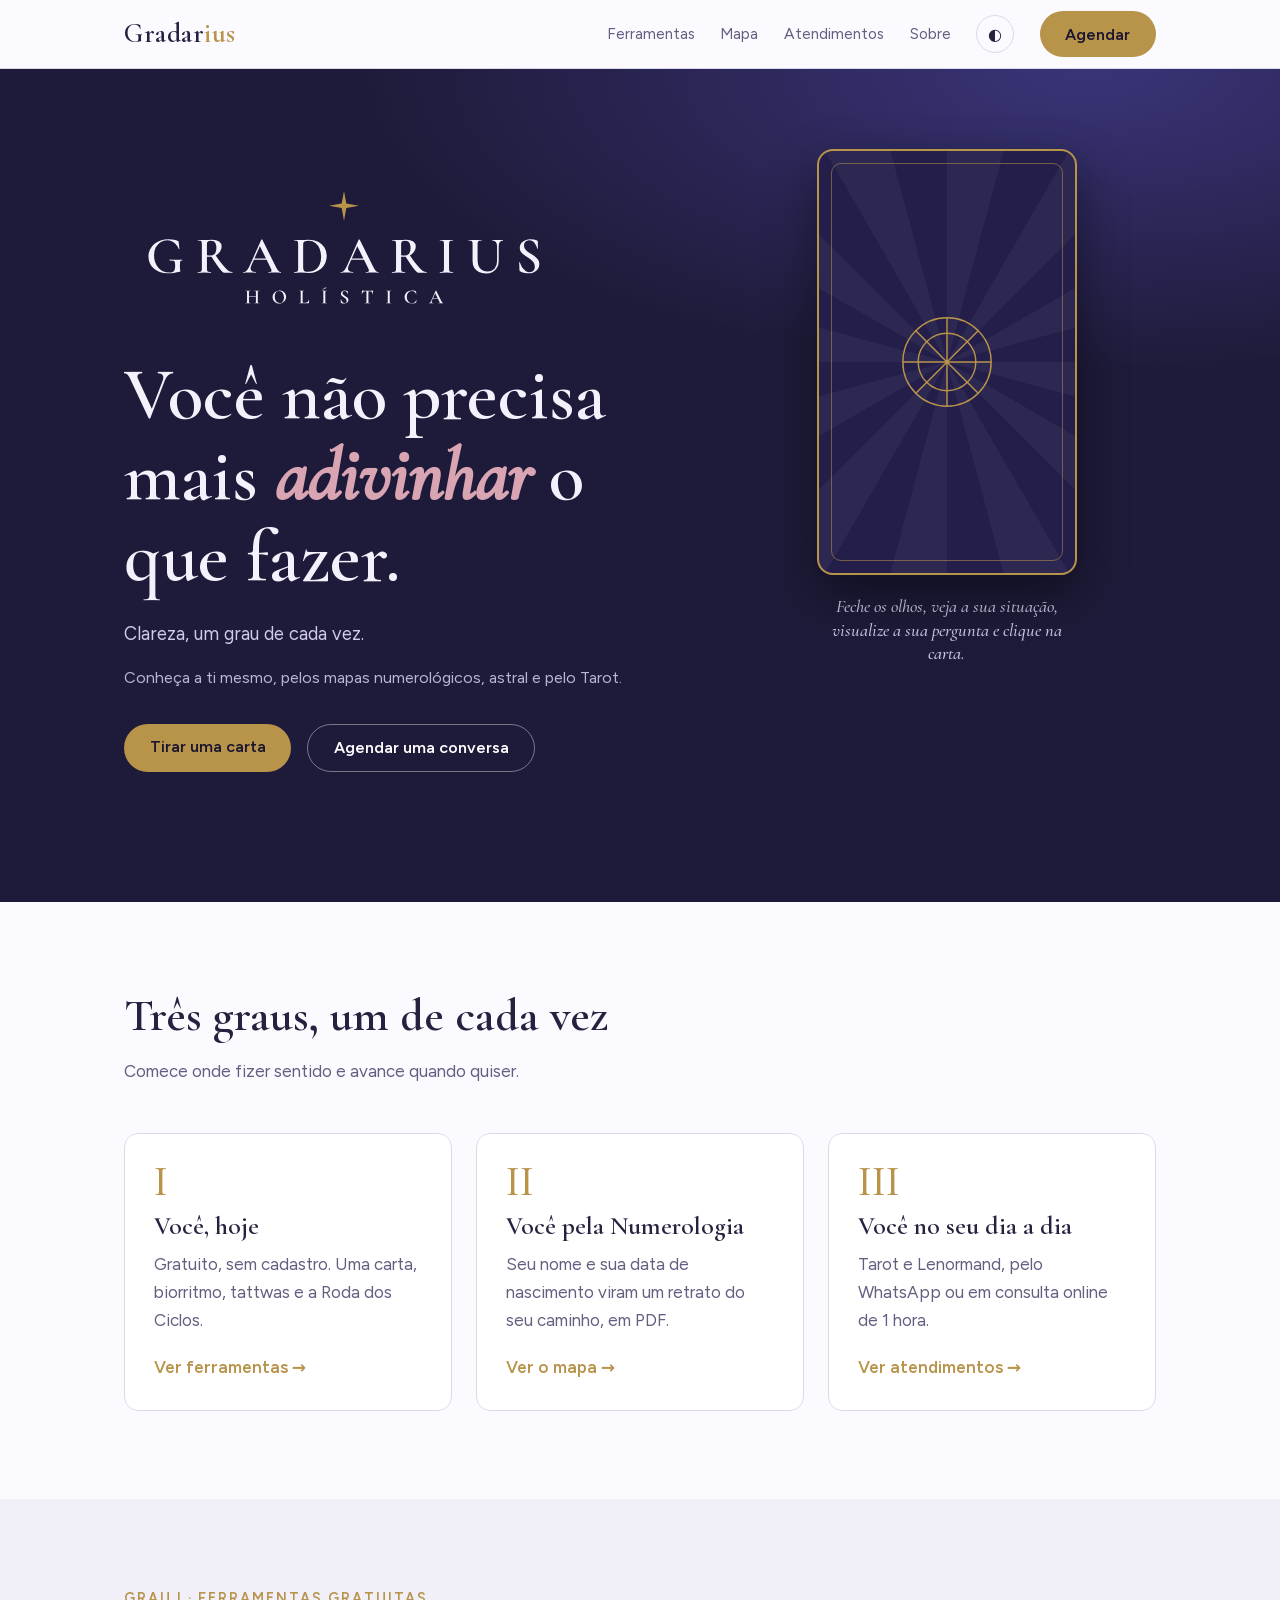
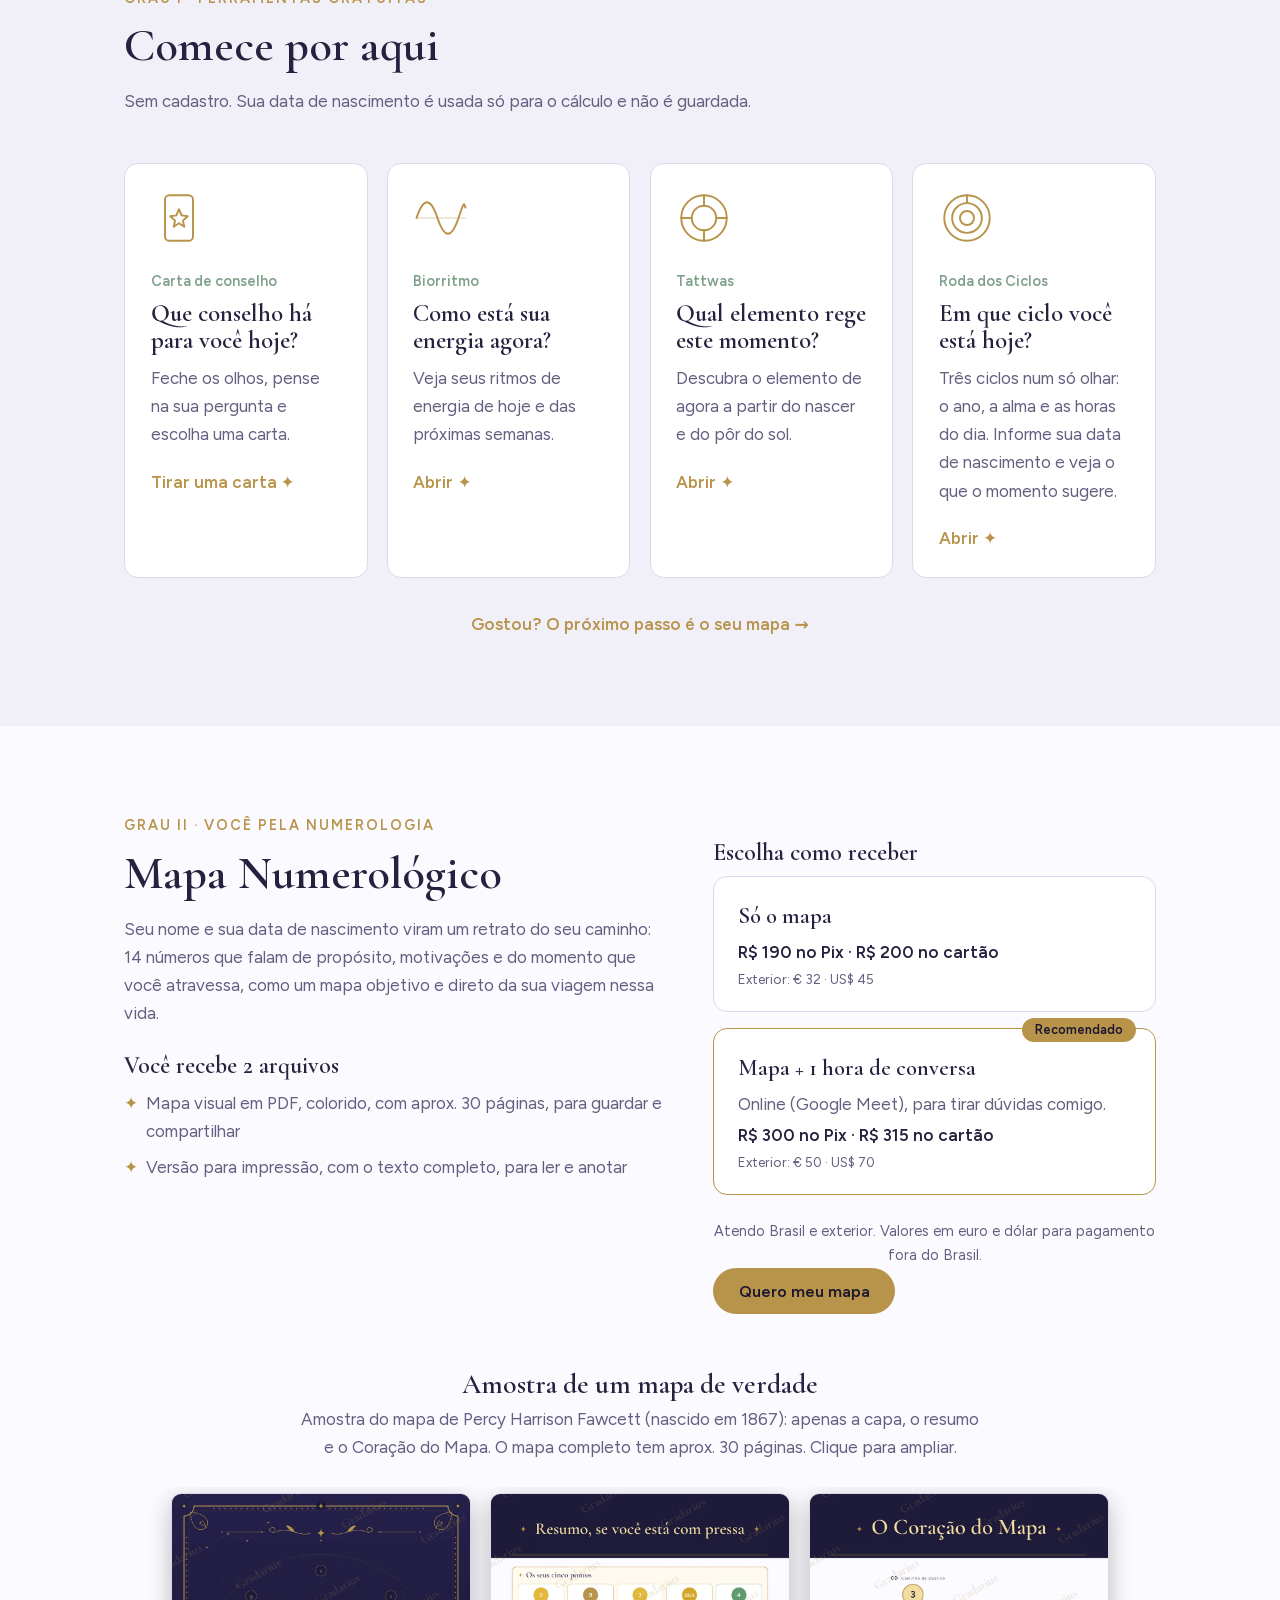
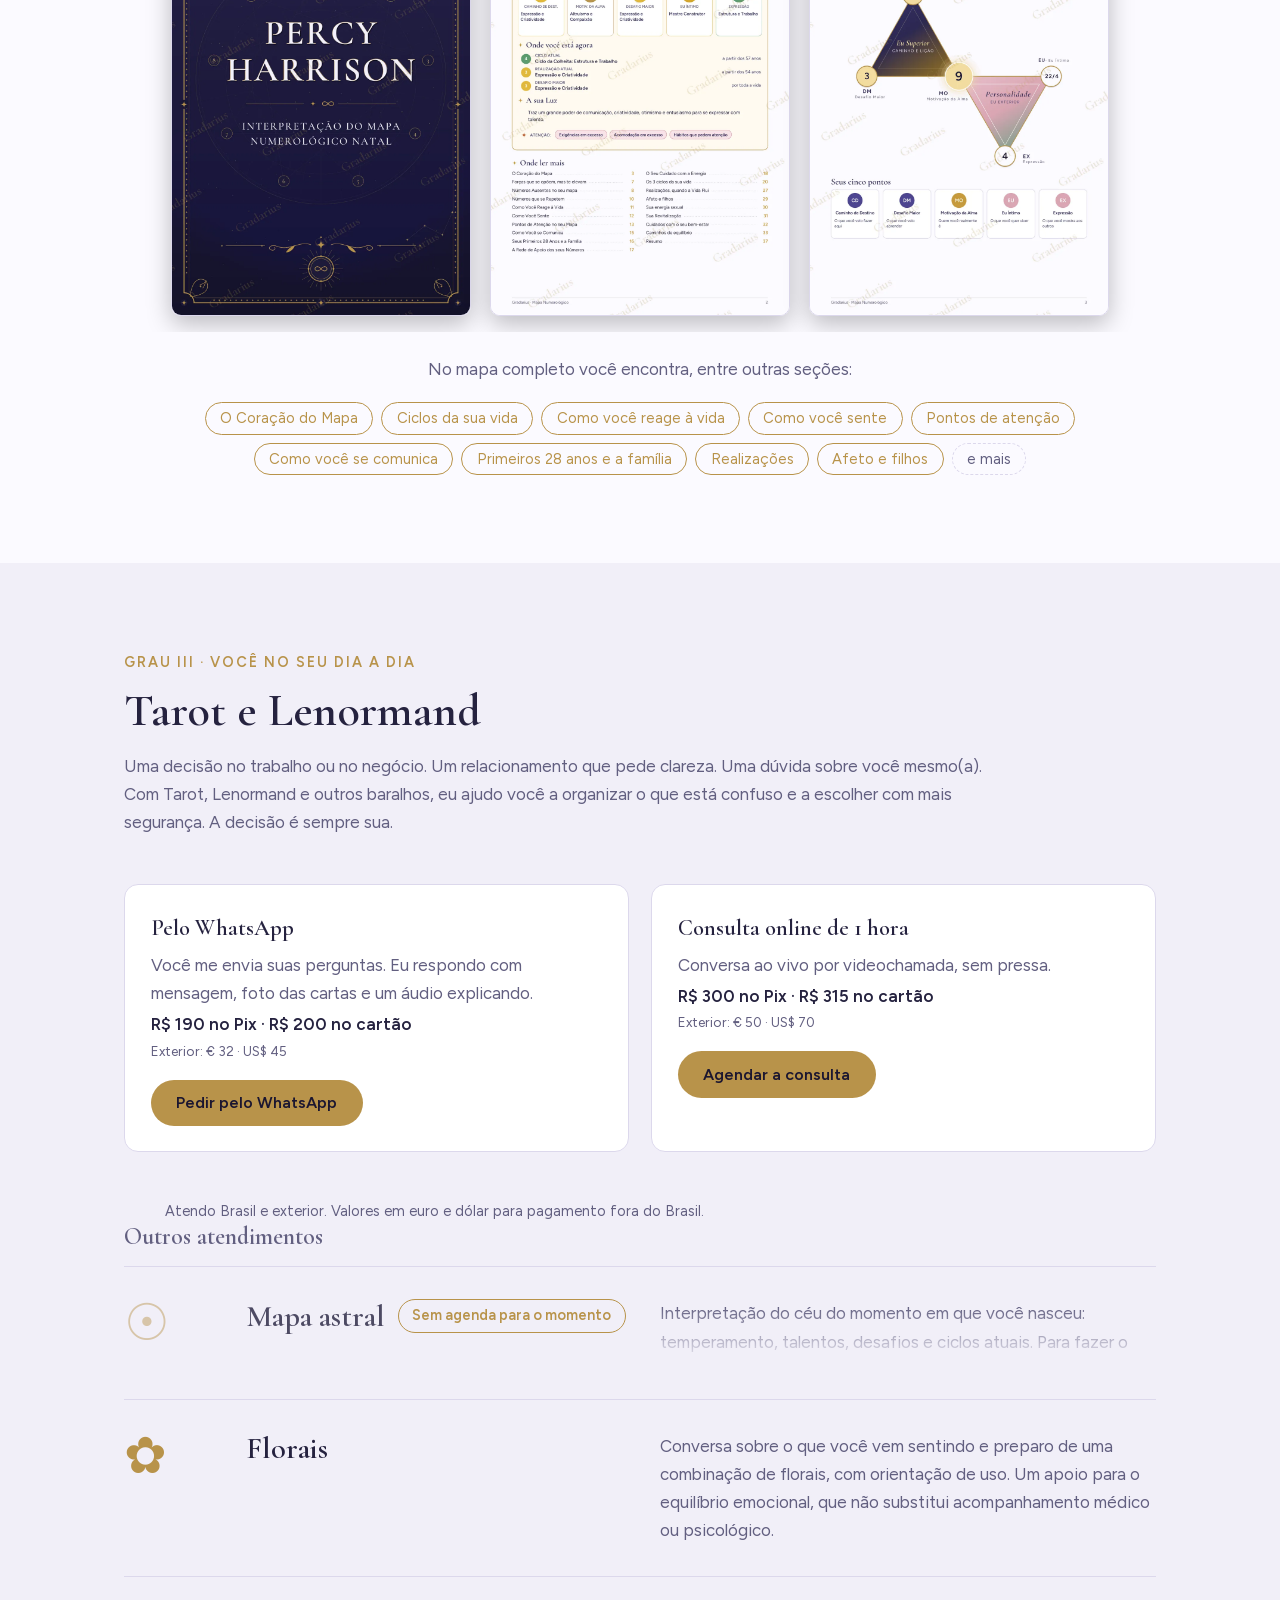
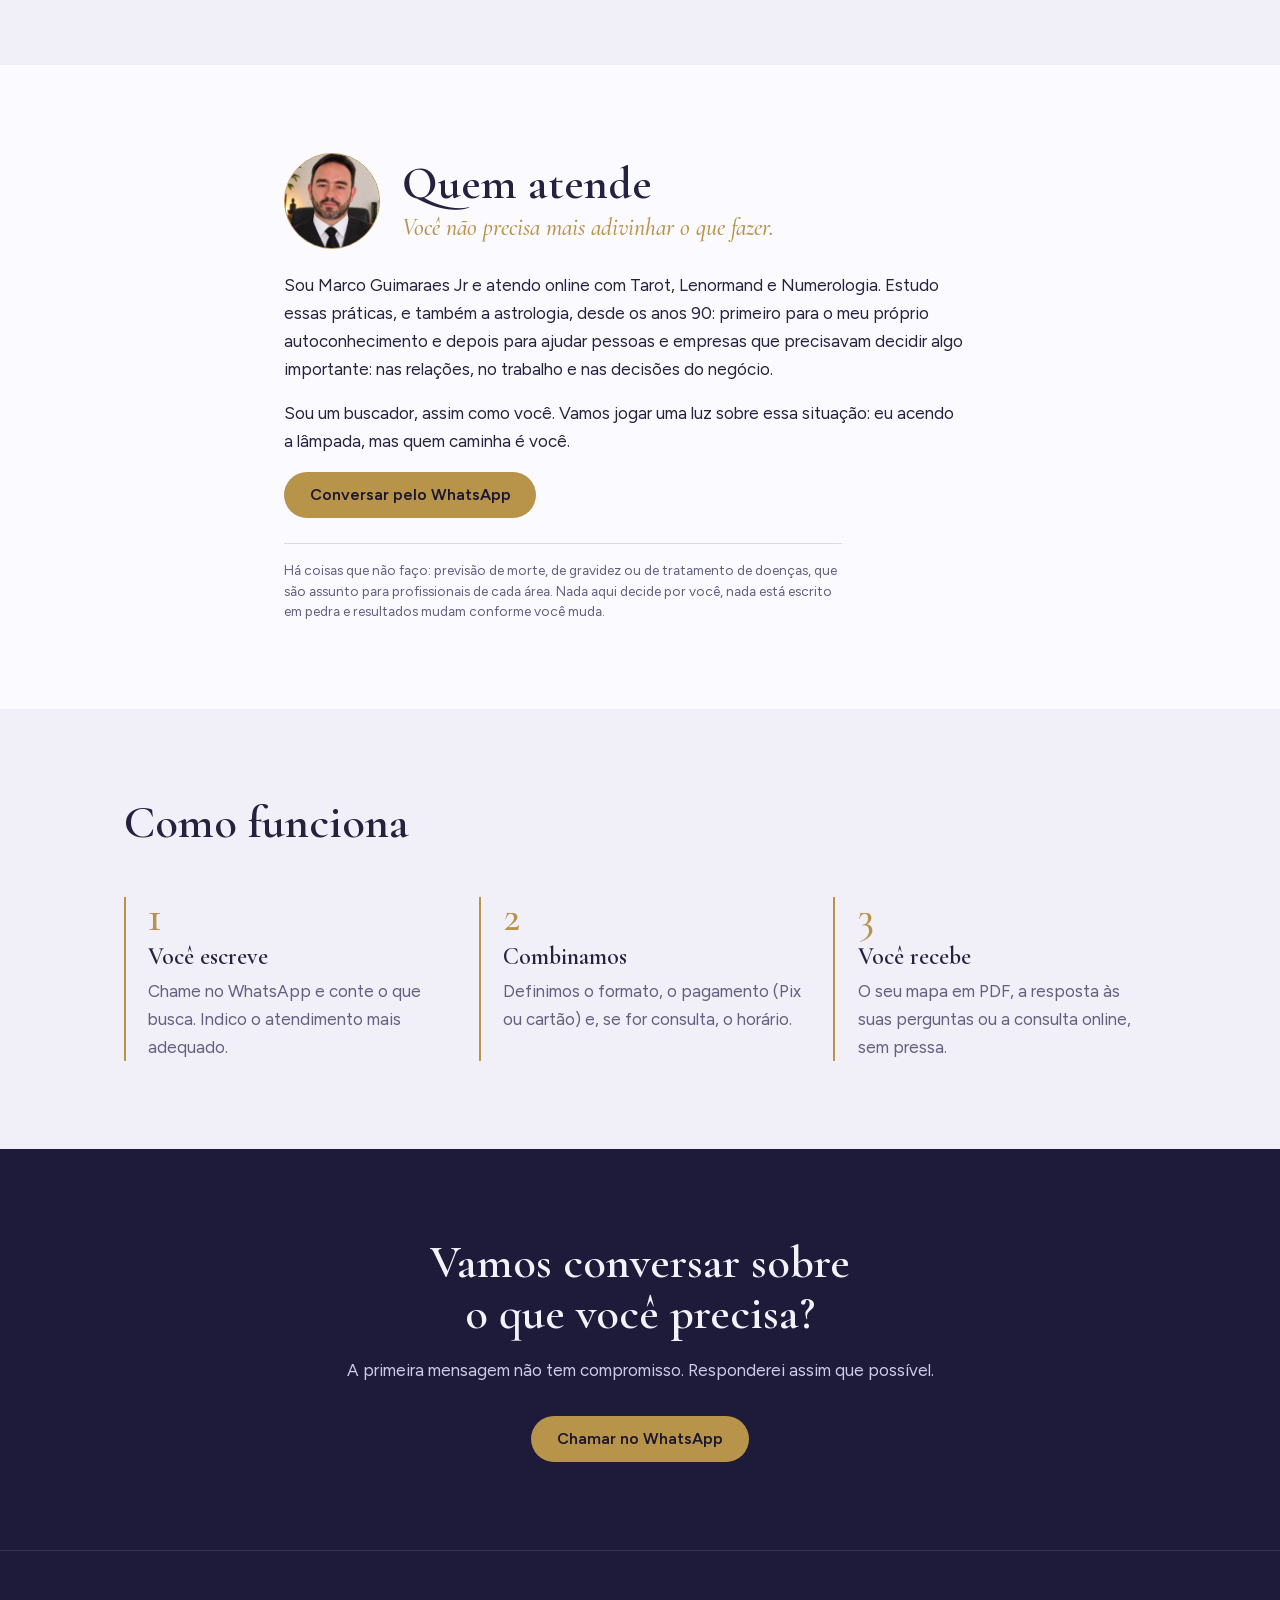
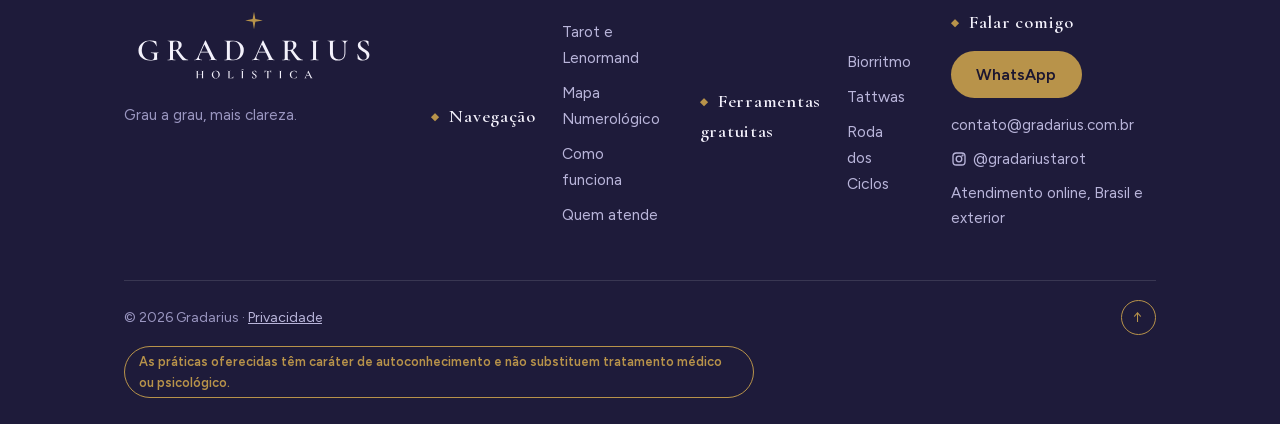
==== commit 26564d88: "Preços com euro e dólar" ====
--- a/index.html
+++ b/index.html
@@ -162,6 +162,8 @@
 .opcao b{font-family:var(--serif);font-size:1.4rem}
 .opcao p{color:var(--muted);margin-top:.2rem}
 .opcao .preco{color:var(--text);font-weight:600}
+.opcao .preco-ext{color:var(--muted);font-size:.85rem;margin-top:.1rem}
+.nota-ext{color:var(--muted);font-size:.9rem;text-align:center;margin-top:1rem}
 .selo{position:absolute;top:-.7rem;right:1.2rem;background:var(--brass);color:#1b1630;font-size:.8rem;font-weight:600;padding:.1rem .8rem;border-radius:999px}
 @media(max-width:860px){.mapa{grid-template-columns:1fr}}
 .amostra{margin-top:3.5rem;text-align:center}
@@ -378,15 +380,18 @@
       <div class="opcoes">
         <div class="opcao">
           <b>Só o mapa</b>
-          <!-- preço oculto (teste) -->
+          <p class="preco">R$ 190 no Pix · R$ 200 no cartão</p>
+          <p class="preco-ext">Exterior: € 32 · US$ 45</p>
         </div>
         <div class="opcao rec">
           <span class="selo">Recomendado</span>
           <b>Mapa + 1 hora de conversa</b>
           <p>Online (Google Meet), para tirar dúvidas comigo.</p>
-          <!-- preço oculto (teste) -->
+          <p class="preco">R$ 300 no Pix · R$ 315 no cartão</p>
+          <p class="preco-ext">Exterior: € 50 · US$ 70</p>
         </div>
       </div>
+      <p class="nota-ext">Atendo Brasil e exterior. Valores em euro e dólar para pagamento fora do Brasil.</p>
       <a class="btn" href="https://wa.me/5541987362764?text=Ol%C3%A1!%20Quero%20meu%20Mapa%20Numerol%C3%B3gico." target="_blank" rel="noopener">Quero meu mapa</a>
     </div>
   </div>
@@ -424,16 +429,19 @@
       <div class="opcao">
         <b>Pelo WhatsApp</b>
         <p>Você me envia suas perguntas. Eu respondo com mensagem, foto das cartas e um áudio explicando.</p>
-        <!-- preço oculto (teste) -->
+        <p class="preco">R$ 190 no Pix · R$ 200 no cartão</p>
+        <p class="preco-ext">Exterior: € 32 · US$ 45</p>
         <a class="btn" href="https://wa.me/5541987362764?text=Ol%C3%A1!%20Quero%20um%20atendimento%20de%20Tarot%20e%20Lenormand%20pelo%20WhatsApp." target="_blank" rel="noopener">Pedir pelo WhatsApp</a>
       </div>
       <div class="opcao">
         <b>Consulta online de 1 hora</b>
         <p>Conversa ao vivo por videochamada, sem pressa.</p>
-        <!-- preço oculto (teste) -->
+        <p class="preco">R$ 300 no Pix · R$ 315 no cartão</p>
+        <p class="preco-ext">Exterior: € 50 · US$ 70</p>
         <a class="btn" href="https://wa.me/5541987362764?text=Ol%C3%A1!%20Quero%20agendar%20uma%20consulta%20online%20de%201%20hora." target="_blank" rel="noopener">Agendar a consulta</a>
       </div>
     </div>
+    <p class="nota-ext">Atendo Brasil e exterior. Valores em euro e dólar para pagamento fora do Brasil.</p>
     <h3 class="outros">Outros atendimentos</h3>
     <div class="serv">
       <article class="linha breve">
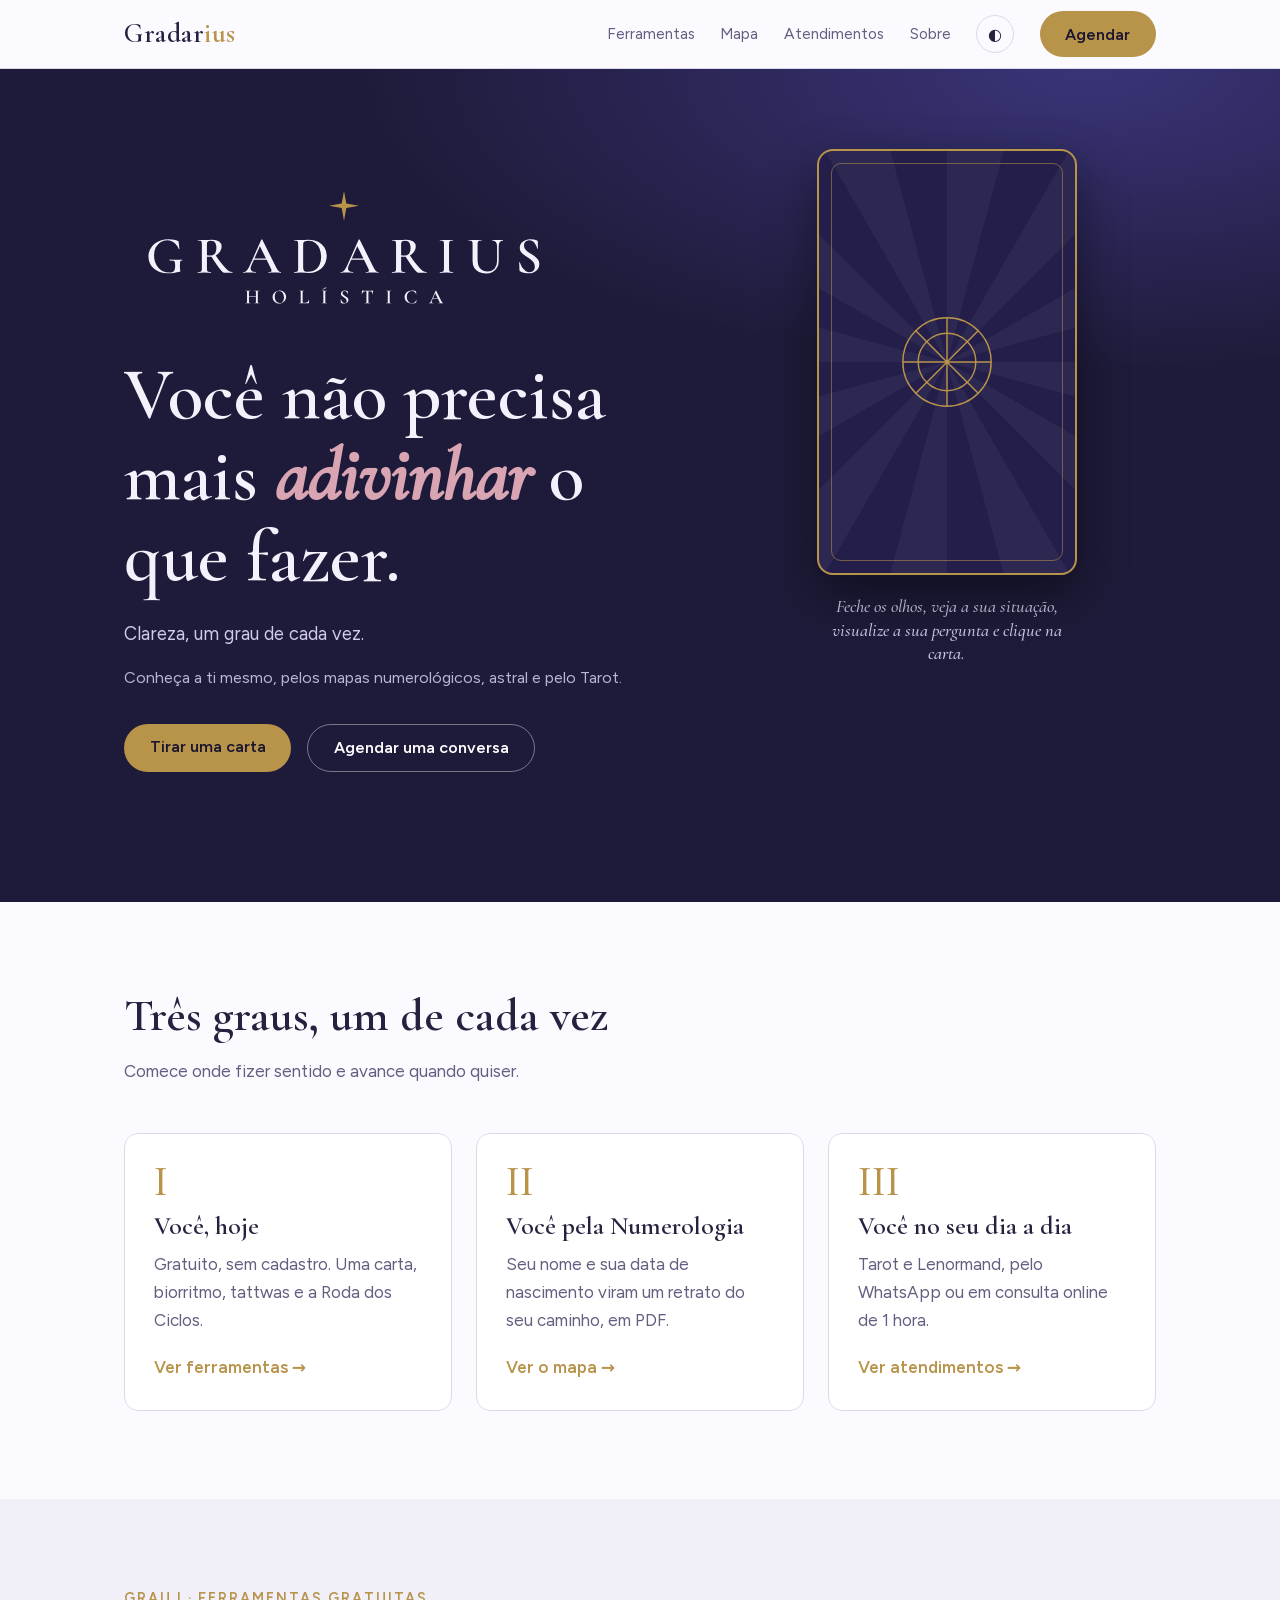
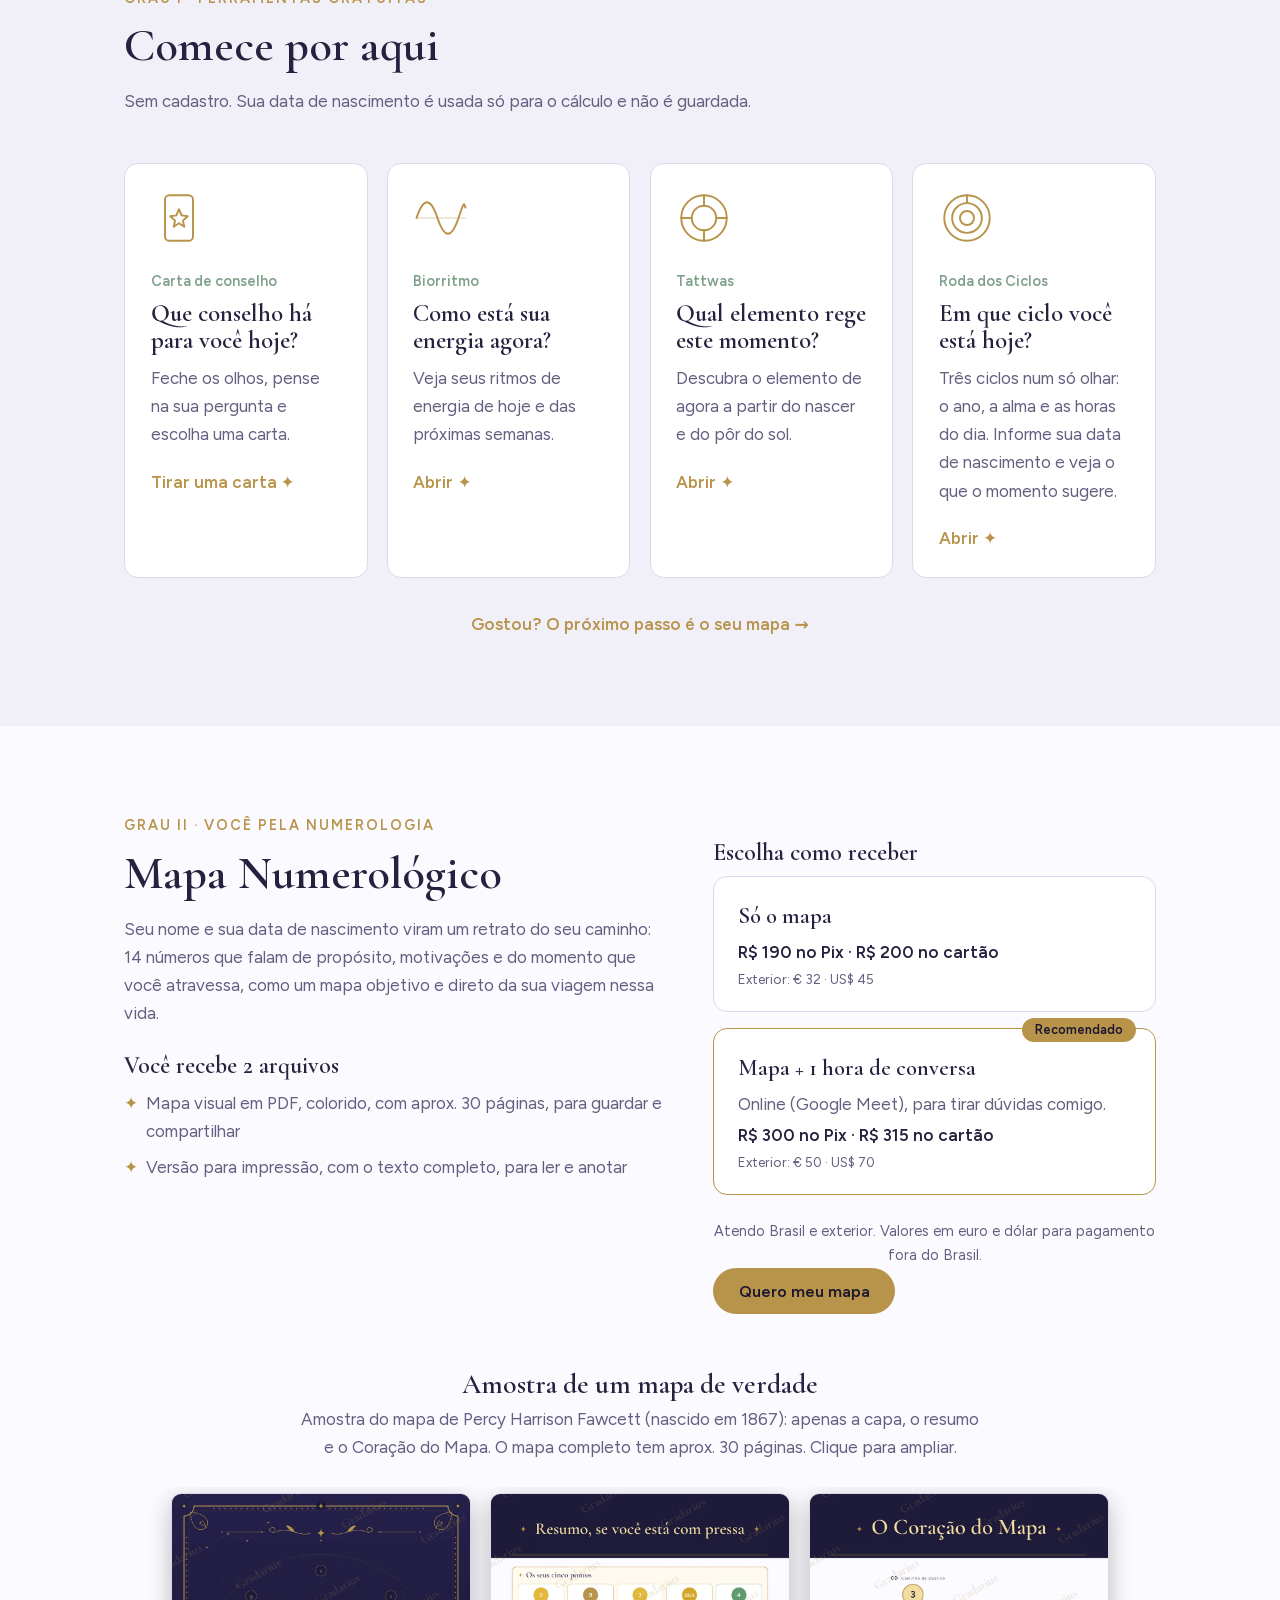
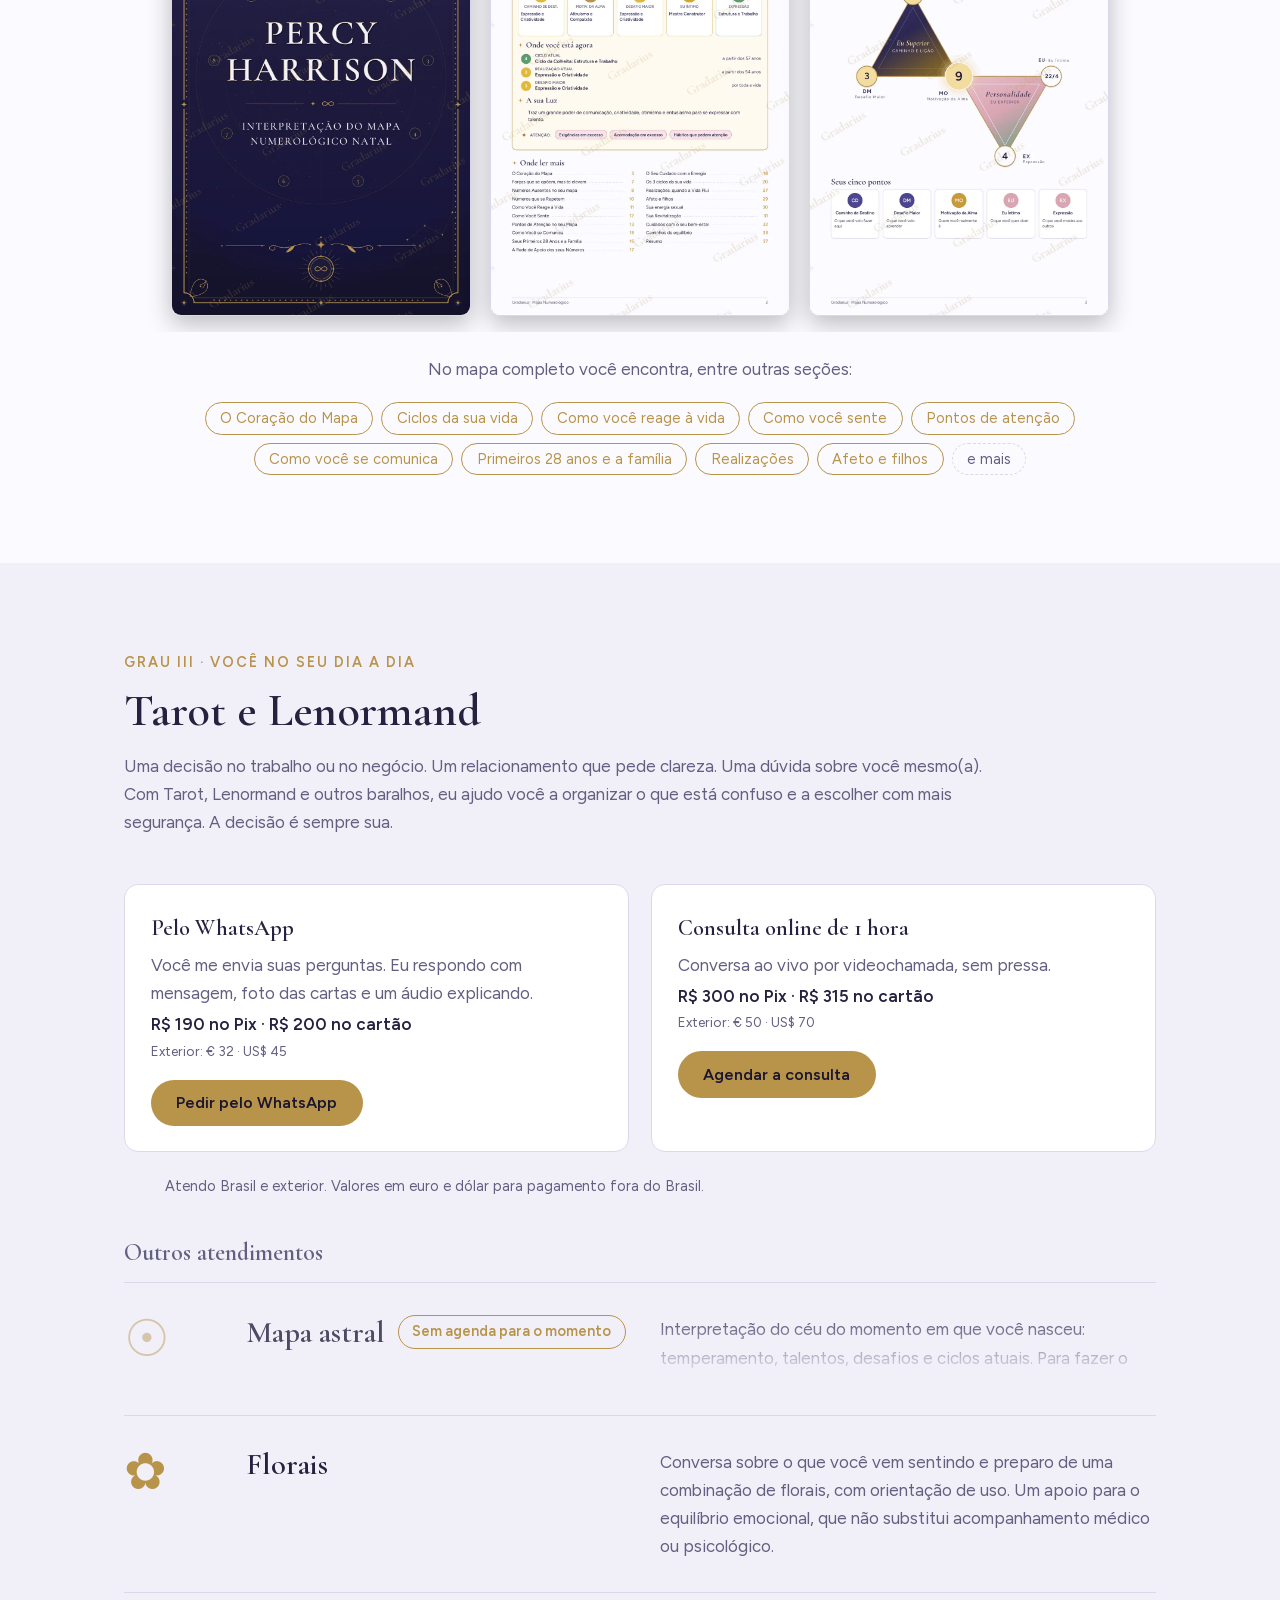
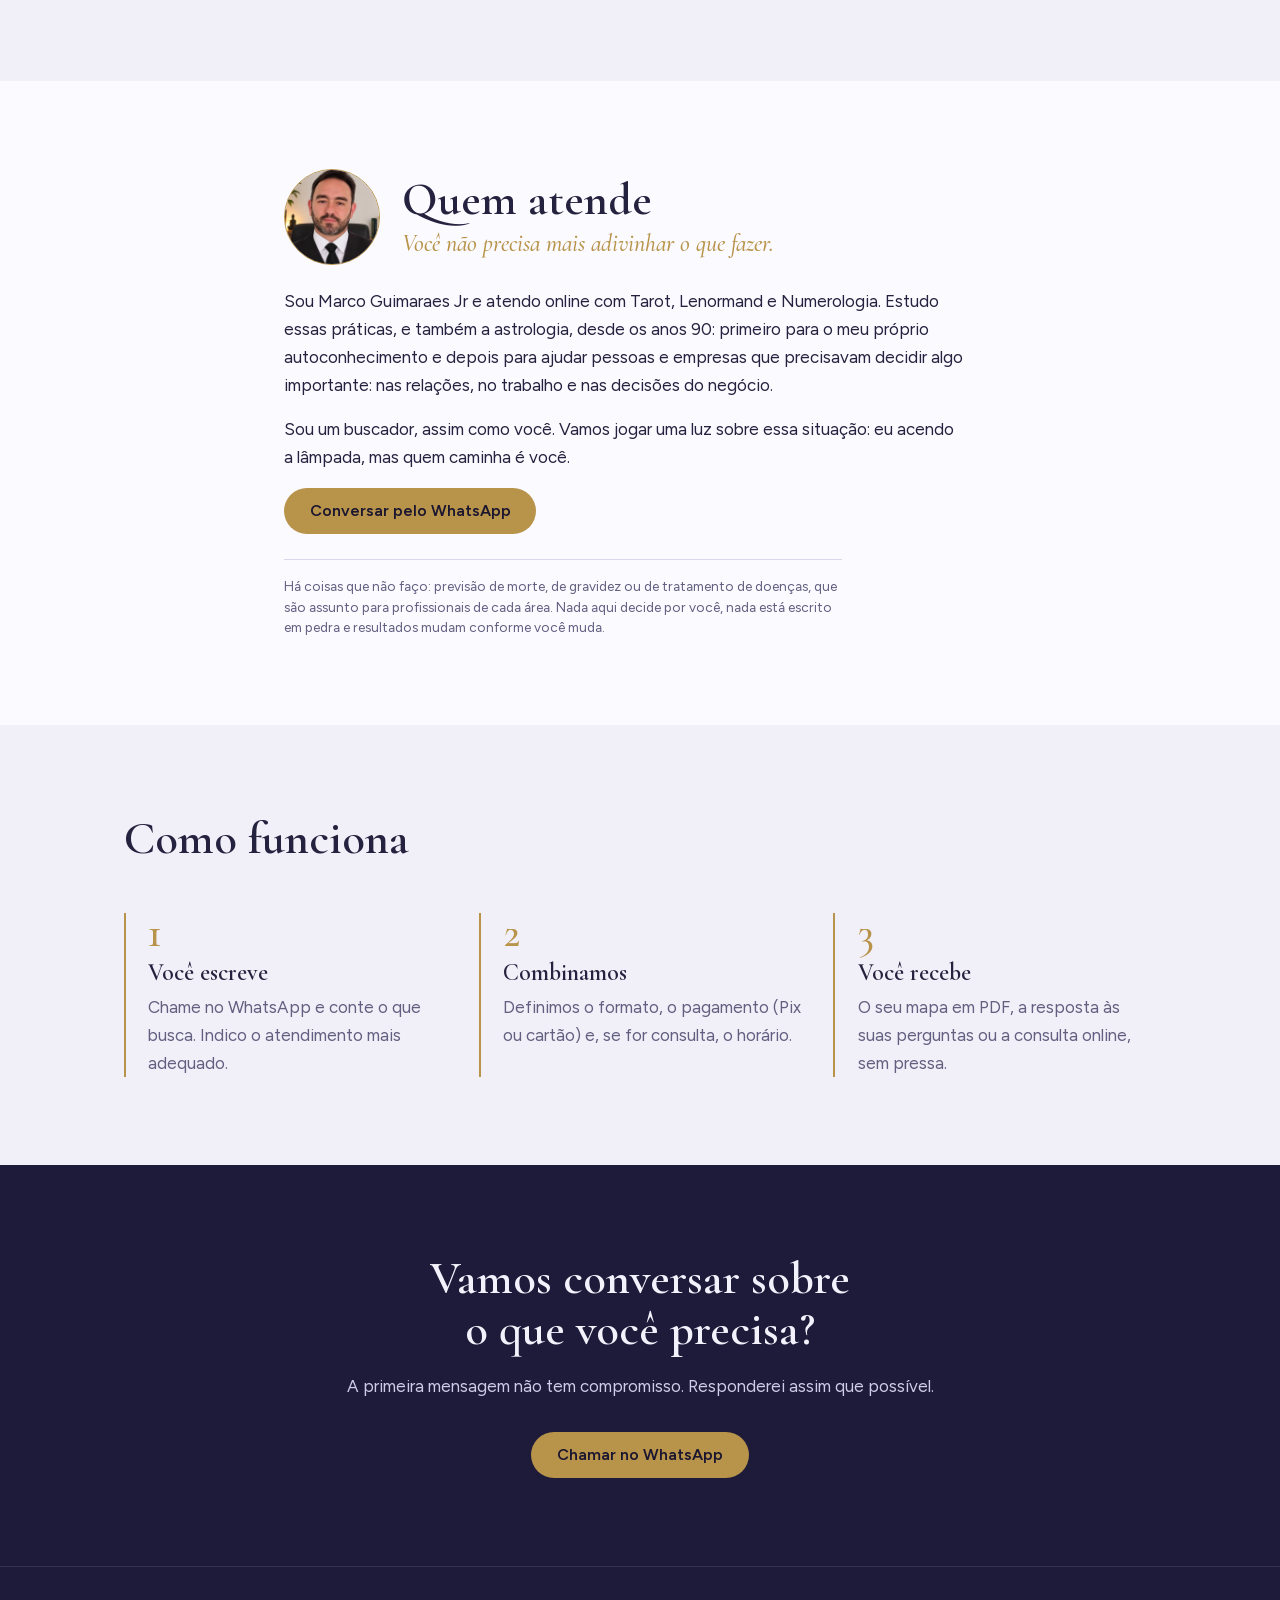
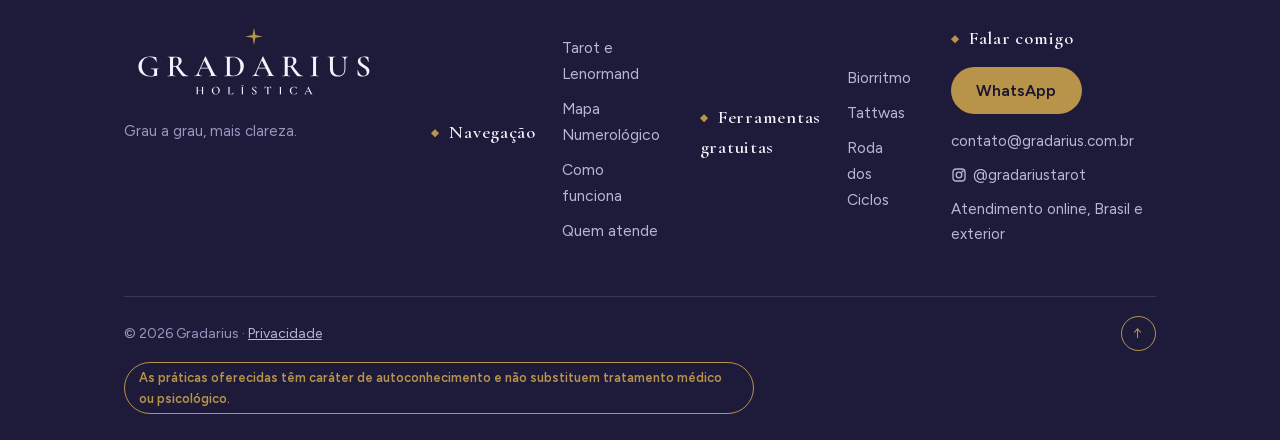
==== commit 873a4b21: "Ajuste de espaço da nota Brasil e exterior" ====
--- a/index.html
+++ b/index.html
@@ -164,6 +164,7 @@
 .opcao .preco{color:var(--text);font-weight:600}
 .opcao .preco-ext{color:var(--muted);font-size:.85rem;margin-top:.1rem}
 .nota-ext{color:var(--muted);font-size:.9rem;text-align:center;margin-top:1rem}
+.opcoes.duas + .nota-ext{margin-top:-1.6rem;margin-bottom:2.6rem}
 .selo{position:absolute;top:-.7rem;right:1.2rem;background:var(--brass);color:#1b1630;font-size:.8rem;font-weight:600;padding:.1rem .8rem;border-radius:999px}
 @media(max-width:860px){.mapa{grid-template-columns:1fr}}
 .amostra{margin-top:3.5rem;text-align:center}
